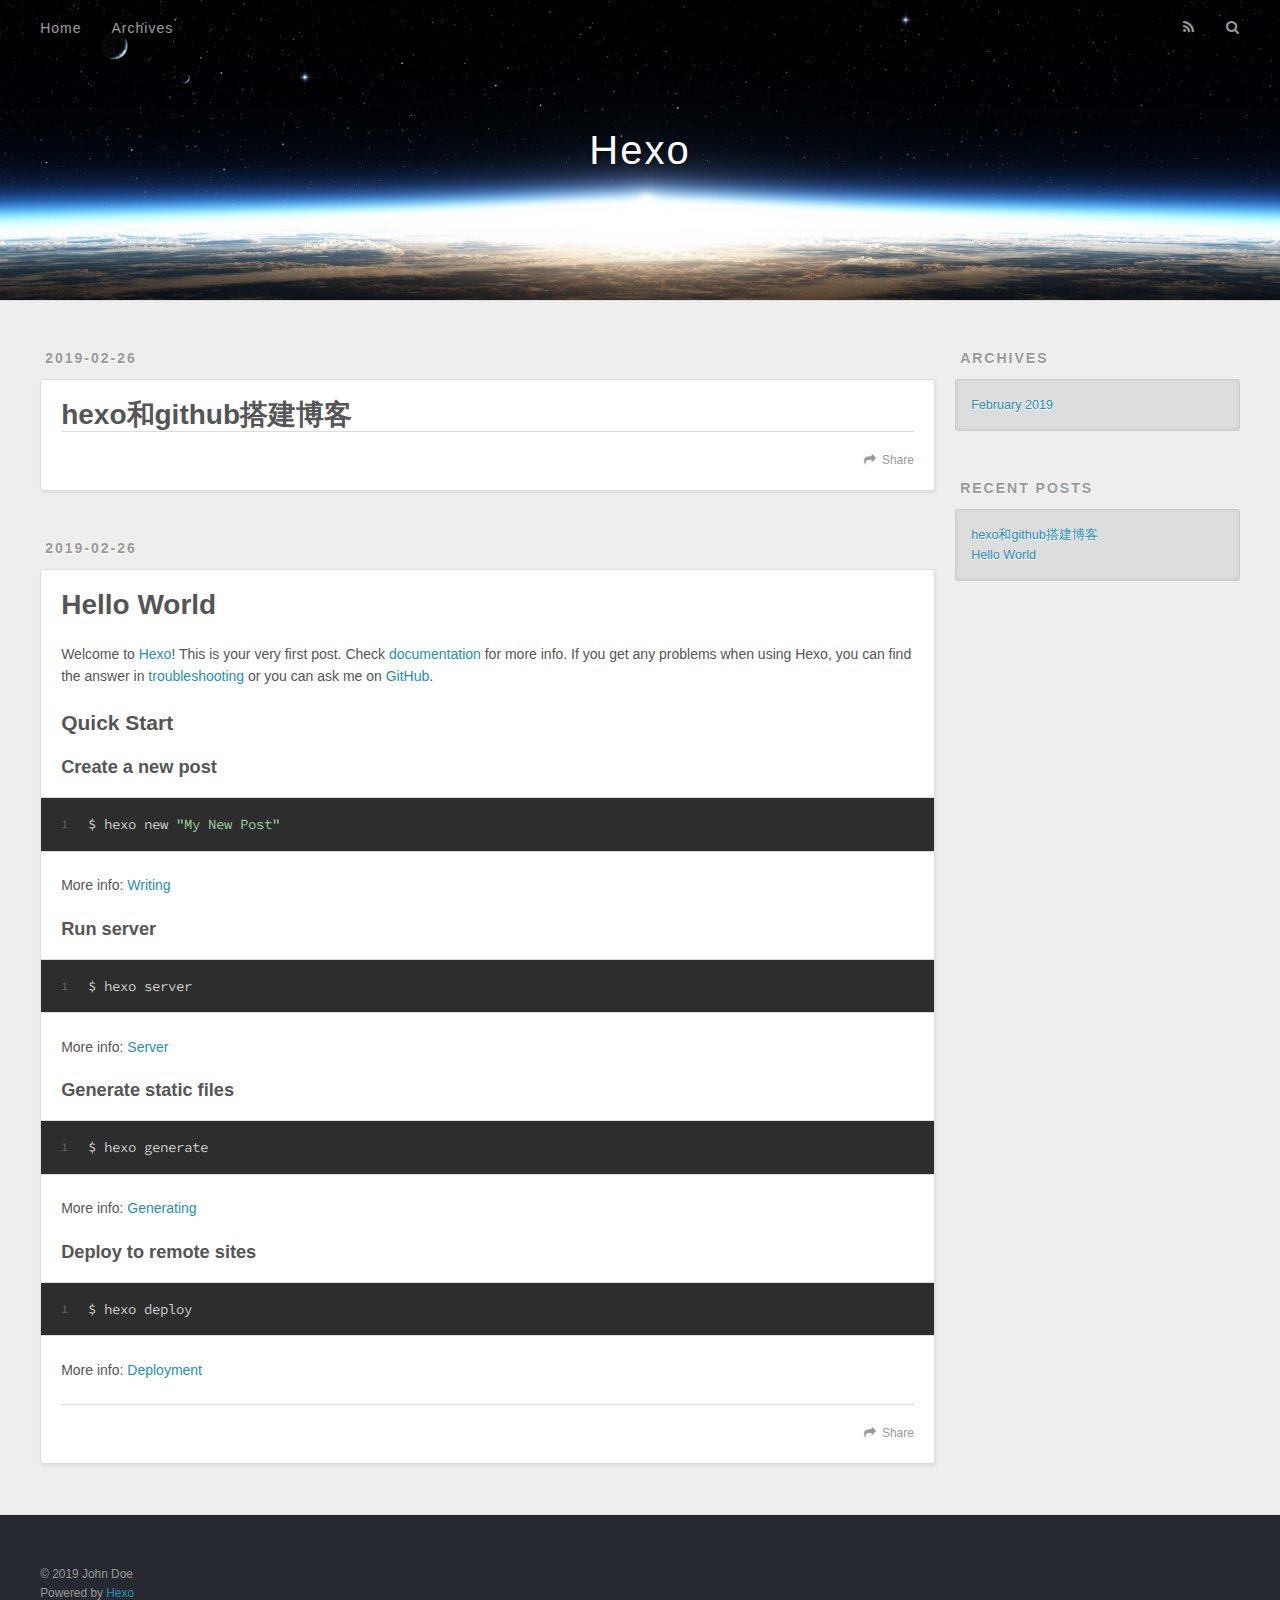
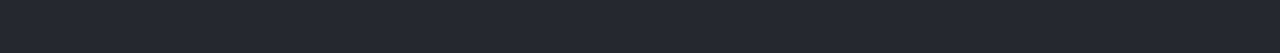
==== index.html @ 8739fb34 "Site updated: 2019-02-26 09:10:07" ====
<!DOCTYPE html>
<html>
<head><meta name="generator" content="Hexo 3.8.0">
  <meta charset="utf-8">
  

  
  <title>Hexo</title>
  <meta name="viewport" content="width=device-width, initial-scale=1, maximum-scale=1">
  <meta property="og:type" content="website">
<meta property="og:title" content="Hexo">
<meta property="og:url" content="http://yoursite.com/index.html">
<meta property="og:site_name" content="Hexo">
<meta property="og:locale" content="default">
<meta name="twitter:card" content="summary">
<meta name="twitter:title" content="Hexo">
  
    <link rel="alternate" href="/atom.xml" title="Hexo" type="application/atom+xml">
  
  
    <link rel="icon" href="/favicon.png">
  
  
    <link href="//fonts.googleapis.com/css?family=Source+Code+Pro" rel="stylesheet" type="text/css">
  
  <link rel="stylesheet" href="/css/style.css">
</head>
</html>
<body>
  <div id="container">
    <div id="wrap">
      <header id="header">
  <div id="banner"></div>
  <div id="header-outer" class="outer">
    <div id="header-title" class="inner">
      <h1 id="logo-wrap">
        <a href="/" id="logo">Hexo</a>
      </h1>
      
    </div>
    <div id="header-inner" class="inner">
      <nav id="main-nav">
        <a id="main-nav-toggle" class="nav-icon"></a>
        
          <a class="main-nav-link" href="/">Home</a>
        
          <a class="main-nav-link" href="/archives">Archives</a>
        
      </nav>
      <nav id="sub-nav">
        
          <a id="nav-rss-link" class="nav-icon" href="/atom.xml" title="RSS Feed"></a>
        
        <a id="nav-search-btn" class="nav-icon" title="Search"></a>
      </nav>
      <div id="search-form-wrap">
        <form action="//google.com/search" method="get" accept-charset="UTF-8" class="search-form"><input type="search" name="q" class="search-form-input" placeholder="Search"><button type="submit" class="search-form-submit">&#xF002;</button><input type="hidden" name="sitesearch" value="http://yoursite.com"></form>
      </div>
    </div>
  </div>
</header>
      <div class="outer">
        <section id="main">
  
    <article id="post-hexo和github搭建博客" class="article article-type-post" itemscope itemprop="blogPost">
  <div class="article-meta">
    <a href="/2019/02/26/hexo和github搭建博客/" class="article-date">
  <time datetime="2019-02-26T00:33:11.000Z" itemprop="datePublished">2019-02-26</time>
</a>
    
  </div>
  <div class="article-inner">
    
    
      <header class="article-header">
        
  
    <h1 itemprop="name">
      <a class="article-title" href="/2019/02/26/hexo和github搭建博客/">hexo和github搭建博客</a>
    </h1>
  

      </header>
    
    <div class="article-entry" itemprop="articleBody">
      
        
      
    </div>
    <footer class="article-footer">
      <a data-url="http://yoursite.com/2019/02/26/hexo和github搭建博客/" data-id="cjsl1g79k00010ovaxh11zuek" class="article-share-link">Share</a>
      
      
    </footer>
  </div>
  
</article>


  
    <article id="post-hello-world" class="article article-type-post" itemscope itemprop="blogPost">
  <div class="article-meta">
    <a href="/2019/02/26/hello-world/" class="article-date">
  <time datetime="2019-02-25T23:32:32.144Z" itemprop="datePublished">2019-02-26</time>
</a>
    
  </div>
  <div class="article-inner">
    
    
      <header class="article-header">
        
  
    <h1 itemprop="name">
      <a class="article-title" href="/2019/02/26/hello-world/">Hello World</a>
    </h1>
  

      </header>
    
    <div class="article-entry" itemprop="articleBody">
      
        <p>Welcome to <a href="https://hexo.io/" target="_blank" rel="noopener">Hexo</a>! This is your very first post. Check <a href="https://hexo.io/docs/" target="_blank" rel="noopener">documentation</a> for more info. If you get any problems when using Hexo, you can find the answer in <a href="https://hexo.io/docs/troubleshooting.html" target="_blank" rel="noopener">troubleshooting</a> or you can ask me on <a href="https://github.com/hexojs/hexo/issues" target="_blank" rel="noopener">GitHub</a>.</p>
<h2 id="Quick-Start"><a href="#Quick-Start" class="headerlink" title="Quick Start"></a>Quick Start</h2><h3 id="Create-a-new-post"><a href="#Create-a-new-post" class="headerlink" title="Create a new post"></a>Create a new post</h3><figure class="highlight bash"><table><tr><td class="gutter"><pre><span class="line">1</span><br></pre></td><td class="code"><pre><span class="line">$ hexo new <span class="string">"My New Post"</span></span><br></pre></td></tr></table></figure>
<p>More info: <a href="https://hexo.io/docs/writing.html" target="_blank" rel="noopener">Writing</a></p>
<h3 id="Run-server"><a href="#Run-server" class="headerlink" title="Run server"></a>Run server</h3><figure class="highlight bash"><table><tr><td class="gutter"><pre><span class="line">1</span><br></pre></td><td class="code"><pre><span class="line">$ hexo server</span><br></pre></td></tr></table></figure>
<p>More info: <a href="https://hexo.io/docs/server.html" target="_blank" rel="noopener">Server</a></p>
<h3 id="Generate-static-files"><a href="#Generate-static-files" class="headerlink" title="Generate static files"></a>Generate static files</h3><figure class="highlight bash"><table><tr><td class="gutter"><pre><span class="line">1</span><br></pre></td><td class="code"><pre><span class="line">$ hexo generate</span><br></pre></td></tr></table></figure>
<p>More info: <a href="https://hexo.io/docs/generating.html" target="_blank" rel="noopener">Generating</a></p>
<h3 id="Deploy-to-remote-sites"><a href="#Deploy-to-remote-sites" class="headerlink" title="Deploy to remote sites"></a>Deploy to remote sites</h3><figure class="highlight bash"><table><tr><td class="gutter"><pre><span class="line">1</span><br></pre></td><td class="code"><pre><span class="line">$ hexo deploy</span><br></pre></td></tr></table></figure>
<p>More info: <a href="https://hexo.io/docs/deployment.html" target="_blank" rel="noopener">Deployment</a></p>

      
    </div>
    <footer class="article-footer">
      <a data-url="http://yoursite.com/2019/02/26/hello-world/" data-id="cjsl1g78k00000ovagd0a9kfn" class="article-share-link">Share</a>
      
      
    </footer>
  </div>
  
</article>


  


</section>
        
          <aside id="sidebar">
  
    

  
    

  
    
  
    
  <div class="widget-wrap">
    <h3 class="widget-title">Archives</h3>
    <div class="widget">
      <ul class="archive-list"><li class="archive-list-item"><a class="archive-list-link" href="/archives/2019/02/">February 2019</a></li></ul>
    </div>
  </div>


  
    
  <div class="widget-wrap">
    <h3 class="widget-title">Recent Posts</h3>
    <div class="widget">
      <ul>
        
          <li>
            <a href="/2019/02/26/hexo和github搭建博客/">hexo和github搭建博客</a>
          </li>
        
          <li>
            <a href="/2019/02/26/hello-world/">Hello World</a>
          </li>
        
      </ul>
    </div>
  </div>

  
</aside>
        
      </div>
      <footer id="footer">
  
  <div class="outer">
    <div id="footer-info" class="inner">
      &copy; 2019 John Doe<br>
      Powered by <a href="http://hexo.io/" target="_blank">Hexo</a>
    </div>
  </div>
</footer>
    </div>
    <nav id="mobile-nav">
  
    <a href="/" class="mobile-nav-link">Home</a>
  
    <a href="/archives" class="mobile-nav-link">Archives</a>
  
</nav>
    

<script src="//ajax.googleapis.com/ajax/libs/jquery/2.0.3/jquery.min.js"></script>


  <link rel="stylesheet" href="/fancybox/jquery.fancybox.css">
  <script src="/fancybox/jquery.fancybox.pack.js"></script>


<script src="/js/script.js"></script>



  </div>
</body>
</html>
---- css/style.css ----
body {
  width: 100%;
}
body:before,
body:after {
  content: "";
  display: table;
}
body:after {
  clear: both;
}
html,
body,
div,
span,
applet,
object,
iframe,
h1,
h2,
h3,
h4,
h5,
h6,
p,
blockquote,
pre,
a,
abbr,
acronym,
address,
big,
cite,
code,
del,
dfn,
em,
img,
ins,
kbd,
q,
s,
samp,
small,
strike,
strong,
sub,
sup,
tt,
var,
dl,
dt,
dd,
ol,
ul,
li,
fieldset,
form,
label,
legend,
table,
caption,
tbody,
tfoot,
thead,
tr,
th,
td {
  margin: 0;
  padding: 0;
  border: 0;
  outline: 0;
  font-weight: inherit;
  font-style: inherit;
  font-family: inherit;
  font-size: 100%;
  vertical-align: baseline;
}
body {
  line-height: 1;
  color: #000;
  background: #fff;
}
ol,
ul {
  list-style: none;
}
table {
  border-collapse: separate;
  border-spacing: 0;
  vertical-align: middle;
}
caption,
th,
td {
  text-align: left;
  font-weight: normal;
  vertical-align: middle;
}
a img {
  border: none;
}
input,
button {
  margin: 0;
  padding: 0;
}
input::-moz-focus-inner,
button::-moz-focus-inner {
  border: 0;
  padding: 0;
}
@font-face {
  font-family: FontAwesome;
  font-style: normal;
  font-weight: normal;
  src: url("fonts/fontawesome-webfont.eot?v=#4.0.3");
  src: url("fonts/fontawesome-webfont.eot?#iefix&v=#4.0.3") format("embedded-opentype"), url("fonts/fontawesome-webfont.woff?v=#4.0.3") format("woff"), url("fonts/fontawesome-webfont.ttf?v=#4.0.3") format("truetype"), url("fonts/fontawesome-webfont.svg#fontawesomeregular?v=#4.0.3") format("svg");
}
html,
body,
#container {
  height: 100%;
}
body {
  background: #eee;
  font: 14px -apple-system, BlinkMacSystemFont, "Segoe UI", "Roboto", "Oxygen", "Ubuntu", "Cantarell", "Fira Sans", "Droid Sans", "Helvetica Neue", sans-serif;
  -webkit-text-size-adjust: 100%;
}
.outer {
  max-width: 1220px;
  margin: 0 auto;
  padding: 0 20px;
}
.outer:before,
.outer:after {
  content: "";
  display: table;
}
.outer:after {
  clear: both;
}
.inner {
  display: inline;
  float: left;
  width: 98.33333333333333%;
  margin: 0 0.833333333333333%;
}
.left,
.alignleft {
  float: left;
}
.right,
.alignright {
  float: right;
}
.clear {
  clear: both;
}
#container {
  position: relative;
}
.mobile-nav-on {
  overflow: hidden;
}
#wrap {
  height: 100%;
  width: 100%;
  position: absolute;
  top: 0;
  left: 0;
  -webkit-transition: 0.2s ease-out;
  -moz-transition: 0.2s ease-out;
  -ms-transition: 0.2s ease-out;
  transition: 0.2s ease-out;
  z-index: 1;
  background: #eee;
}
.mobile-nav-on #wrap {
  left: 280px;
}
@media screen and (min-width: 768px) {
  #main {
    display: inline;
    float: left;
    width: 73.33333333333333%;
    margin: 0 0.833333333333333%;
  }
}
.article-date,
.article-category-link,
.archive-year,
.widget-title {
  text-decoration: none;
  text-transform: uppercase;
  letter-spacing: 2px;
  color: #999;
  margin-bottom: 1em;
  margin-left: 5px;
  line-height: 1em;
  text-shadow: 0 1px #fff;
  font-weight: bold;
}
.article-inner,
.archive-article-inner {
  background: #fff;
  -webkit-box-shadow: 1px 2px 3px #ddd;
  box-shadow: 1px 2px 3px #ddd;
  border: 1px solid #ddd;
  border-radius: 3px;
}
.article-entry h1,
.widget h1 {
  font-size: 2em;
}
.article-entry h2,
.widget h2 {
  font-size: 1.5em;
}
.article-entry h3,
.widget h3 {
  font-size: 1.3em;
}
.article-entry h4,
.widget h4 {
  font-size: 1.2em;
}
.article-entry h5,
.widget h5 {
  font-size: 1em;
}
.article-entry h6,
.widget h6 {
  font-size: 1em;
  color: #999;
}
.article-entry hr,
.widget hr {
  border: 1px dashed #ddd;
}
.article-entry strong,
.widget strong {
  font-weight: bold;
}
.article-entry em,
.widget em,
.article-entry cite,
.widget cite {
  font-style: italic;
}
.article-entry sup,
.widget sup,
.article-entry sub,
.widget sub {
  font-size: 0.75em;
  line-height: 0;
  position: relative;
  vertical-align: baseline;
}
.article-entry sup,
.widget sup {
  top: -0.5em;
}
.article-entry sub,
.widget sub {
  bottom: -0.2em;
}
.article-entry small,
.widget small {
  font-size: 0.85em;
}
.article-entry acronym,
.widget acronym,
.article-entry abbr,
.widget abbr {
  border-bottom: 1px dotted;
}
.article-entry ul,
.widget ul,
.article-entry ol,
.widget ol,
.article-entry dl,
.widget dl {
  margin: 0 20px;
  line-height: 1.6em;
}
.article-entry ul ul,
.widget ul ul,
.article-entry ol ul,
.widget ol ul,
.article-entry ul ol,
.widget ul ol,
.article-entry ol ol,
.widget ol ol {
  margin-top: 0;
  margin-bottom: 0;
}
.article-entry ul,
.widget ul {
  list-style: disc;
}
.article-entry ol,
.widget ol {
  list-style: decimal;
}
.article-entry dt,
.widget dt {
  font-weight: bold;
}
#header {
  height: 300px;
  position: relative;
  border-bottom: 1px solid #ddd;
}
#header:before,
#header:after {
  content: "";
  position: absolute;
  left: 0;
  right: 0;
  height: 40px;
}
#header:before {
  top: 0;
  background: -webkit-linear-gradient(rgba(0,0,0,0.2), transparent);
  background: -moz-linear-gradient(rgba(0,0,0,0.2), transparent);
  background: -ms-linear-gradient(rgba(0,0,0,0.2), transparent);
  background: linear-gradient(rgba(0,0,0,0.2), transparent);
}
#header:after {
  bottom: 0;
  background: -webkit-linear-gradient(transparent, rgba(0,0,0,0.2));
  background: -moz-linear-gradient(transparent, rgba(0,0,0,0.2));
  background: -ms-linear-gradient(transparent, rgba(0,0,0,0.2));
  background: linear-gradient(transparent, rgba(0,0,0,0.2));
}
#header-outer {
  height: 100%;
  position: relative;
}
#header-inner {
  position: relative;
  overflow: hidden;
}
#banner {
  position: absolute;
  top: 0;
  left: 0;
  width: 100%;
  height: 100%;
  background: url("images/banner.jpg") center #000;
  -webkit-background-size: cover;
  -moz-background-size: cover;
  background-size: cover;
  z-index: -1;
}
#header-title {
  text-align: center;
  height: 40px;
  position: absolute;
  top: 50%;
  left: 0;
  margin-top: -20px;
}
#logo,
#subtitle {
  text-decoration: none;
  color: #fff;
  font-weight: 300;
  text-shadow: 0 1px 4px rgba(0,0,0,0.3);
}
#logo {
  font-size: 40px;
  line-height: 40px;
  letter-spacing: 2px;
}
#subtitle {
  font-size: 16px;
  line-height: 16px;
  letter-spacing: 1px;
}
#subtitle-wrap {
  margin-top: 16px;
}
#main-nav {
  float: left;
  margin-left: -15px;
}
.nav-icon,
.main-nav-link {
  float: left;
  color: #fff;
  opacity: 0.6;
  text-decoration: none;
  text-shadow: 0 1px rgba(0,0,0,0.2);
  -webkit-transition: opacity 0.2s;
  -moz-transition: opacity 0.2s;
  -ms-transition: opacity 0.2s;
  transition: opacity 0.2s;
  display: block;
  padding: 20px 15px;
}
.nav-icon:hover,
.main-nav-link:hover {
  opacity: 1;
}
.nav-icon {
  font-family: FontAwesome;
  text-align: center;
  font-size: 14px;
  width: 14px;
  height: 14px;
  padding: 20px 15px;
  position: relative;
  cursor: pointer;
}
.main-nav-link {
  font-weight: 300;
  letter-spacing: 1px;
}
@media screen and (max-width: 479px) {
  .main-nav-link {
    display: none;
  }
}
#main-nav-toggle {
  display: none;
}
#main-nav-toggle:before {
  content: "\f0c9";
}
@media screen and (max-width: 479px) {
  #main-nav-toggle {
    display: block;
  }
}
#sub-nav {
  float: right;
  margin-right: -15px;
}
#nav-rss-link:before {
  content: "\f09e";
}
#nav-search-btn:before {
  content: "\f002";
}
#search-form-wrap {
  position: absolute;
  top: 15px;
  width: 150px;
  height: 30px;
  right: -150px;
  opacity: 0;
  -webkit-transition: 0.2s ease-out;
  -moz-transition: 0.2s ease-out;
  -ms-transition: 0.2s ease-out;
  transition: 0.2s ease-out;
}
#search-form-wrap.on {
  opacity: 1;
  right: 0;
}
@media screen and (max-width: 479px) {
  #search-form-wrap {
    width: 100%;
    right: -100%;
  }
}
.search-form {
  position: absolute;
  top: 0;
  left: 0;
  right: 0;
  background: #fff;
  padding: 5px 15px;
  border-radius: 15px;
  -webkit-box-shadow: 0 0 10px rgba(0,0,0,0.3);
  box-shadow: 0 0 10px rgba(0,0,0,0.3);
}
.search-form-input {
  border: none;
  background: none;
  color: #555;
  width: 100%;
  font: 13px -apple-system, BlinkMacSystemFont, "Segoe UI", "Roboto", "Oxygen", "Ubuntu", "Cantarell", "Fira Sans", "Droid Sans", "Helvetica Neue", sans-serif;
  outline: none;
}
.search-form-input::-webkit-search-results-decoration,
.search-form-input::-webkit-search-cancel-button {
  -webkit-appearance: none;
}
.search-form-submit {
  position: absolute;
  top: 50%;
  right: 10px;
  margin-top: -7px;
  font: 13px FontAwesome;
  border: none;
  background: none;
  color: #bbb;
  cursor: pointer;
}
.search-form-submit:hover,
.search-form-submit:focus {
  color: #777;
}
.article {
  margin: 50px 0;
}
.article-inner {
  overflow: hidden;
}
.article-meta:before,
.article-meta:after {
  content: "";
  display: table;
}
.article-meta:after {
  clear: both;
}
.article-date {
  float: left;
}
.article-category {
  float: left;
  line-height: 1em;
  color: #ccc;
  text-shadow: 0 1px #fff;
  margin-left: 8px;
}
.article-category:before {
  content: "\2022";
}
.article-category-link {
  margin: 0 12px 1em;
}
.article-header {
  padding: 20px 20px 0;
}
.article-title {
  text-decoration: none;
  font-size: 2em;
  font-weight: bold;
  color: #555;
  line-height: 1.1em;
  -webkit-transition: color 0.2s;
  -moz-transition: color 0.2s;
  -ms-transition: color 0.2s;
  transition: color 0.2s;
}
a.article-title:hover {
  color: #258fb8;
}
.article-entry {
  color: #555;
  padding: 0 20px;
}
.article-entry:before,
.article-entry:after {
  content: "";
  display: table;
}
.article-entry:after {
  clear: both;
}
.article-entry p,
.article-entry table {
  line-height: 1.6em;
  margin: 1.6em 0;
}
.article-entry h1,
.article-entry h2,
.article-entry h3,
.article-entry h4,
.article-entry h5,
.article-entry h6 {
  font-weight: bold;
}
.article-entry h1,
.article-entry h2,
.article-entry h3,
.article-entry h4,
.article-entry h5,
.article-entry h6 {
  line-height: 1.1em;
  margin: 1.1em 0;
}
.article-entry a {
  color: #258fb8;
  text-decoration: none;
}
.article-entry a:hover {
  text-decoration: underline;
}
.article-entry ul,
.article-entry ol,
.article-entry dl {
  margin-top: 1.6em;
  margin-bottom: 1.6em;
}
.article-entry img,
.article-entry video {
  max-width: 100%;
  height: auto;
  display: block;
  margin: auto;
}
.article-entry iframe {
  border: none;
}
.article-entry table {
  width: 100%;
  border-collapse: collapse;
  border-spacing: 0;
}
.article-entry th {
  font-weight: bold;
  border-bottom: 3px solid #ddd;
  padding-bottom: 0.5em;
}
.article-entry td {
  border-bottom: 1px solid #ddd;
  padding: 10px 0;
}
.article-entry blockquote {
  font-family: Georgia, "Times New Roman", serif;
  font-size: 1.4em;
  margin: 1.6em 20px;
  text-align: center;
}
.article-entry blockquote footer {
  font-size: 14px;
  margin: 1.6em 0;
  font-family: -apple-system, BlinkMacSystemFont, "Segoe UI", "Roboto", "Oxygen", "Ubuntu", "Cantarell", "Fira Sans", "Droid Sans", "Helvetica Neue", sans-serif;
}
.article-entry blockquote footer cite:before {
  content: "—";
  padding: 0 0.5em;
}
.article-entry .pullquote {
  text-align: left;
  width: 45%;
  margin: 0;
}
.article-entry .pullquote.left {
  margin-left: 0.5em;
  margin-right: 1em;
}
.article-entry .pullquote.right {
  margin-right: 0.5em;
  margin-left: 1em;
}
.article-entry .caption {
  color: #999;
  display: block;
  font-size: 0.9em;
  margin-top: 0.5em;
  position: relative;
  text-align: center;
}
.article-entry .video-container {
  position: relative;
  padding-top: 56.25%;
  height: 0;
  overflow: hidden;
}
.article-entry .video-container iframe,
.article-entry .video-container object,
.article-entry .video-container embed {
  position: absolute;
  top: 0;
  left: 0;
  width: 100%;
  height: 100%;
  margin-top: 0;
}
.article-more-link a {
  display: inline-block;
  line-height: 1em;
  padding: 6px 15px;
  border-radius: 15px;
  background: #eee;
  color: #999;
  text-shadow: 0 1px #fff;
  text-decoration: none;
}
.article-more-link a:hover {
  background: #258fb8;
  color: #fff;
  text-decoration: none;
  text-shadow: 0 1px #1e7293;
}
.article-footer {
  font-size: 0.85em;
  line-height: 1.6em;
  border-top: 1px solid #ddd;
  padding-top: 1.6em;
  margin: 0 20px 20px;
}
.article-footer:before,
.article-footer:after {
  content: "";
  display: table;
}
.article-footer:after {
  clear: both;
}
.article-footer a {
  color: #999;
  text-decoration: none;
}
.article-footer a:hover {
  color: #555;
}
.article-tag-list-item {
  float: left;
  margin-right: 10px;
}
.article-tag-list-link:before {
  content: "#";
}
.article-comment-link {
  float: right;
}
.article-comment-link:before {
  content: "\f075";
  font-family: FontAwesome;
  padding-right: 8px;
}
.article-share-link {
  cursor: pointer;
  float: right;
  margin-left: 20px;
}
.article-share-link:before {
  content: "\f064";
  font-family: FontAwesome;
  padding-right: 6px;
}
#article-nav {
  position: relative;
}
#article-nav:before,
#article-nav:after {
  content: "";
  display: table;
}
#article-nav:after {
  clear: both;
}
@media screen and (min-width: 768px) {
  #article-nav {
    margin: 50px 0;
  }
  #article-nav:before {
    width: 8px;
    height: 8px;
    position: absolute;
    top: 50%;
    left: 50%;
    margin-top: -4px;
    margin-left: -4px;
    content: "";
    border-radius: 50%;
    background: #ddd;
    -webkit-box-shadow: 0 1px 2px #fff;
    box-shadow: 0 1px 2px #fff;
  }
}
.article-nav-link-wrap {
  text-decoration: none;
  text-shadow: 0 1px #fff;
  color: #999;
  -webkit-box-sizing: border-box;
  -moz-box-sizing: border-box;
  box-sizing: border-box;
  margin-top: 50px;
  text-align: center;
  display: block;
}
.article-nav-link-wrap:hover {
  color: #555;
}
@media screen and (min-width: 768px) {
  .article-nav-link-wrap {
    width: 50%;
    margin-top: 0;
  }
}
@media screen and (min-width: 768px) {
  #article-nav-newer {
    float: left;
    text-align: right;
    padding-right: 20px;
  }
}
@media screen and (min-width: 768px) {
  #article-nav-older {
    float: right;
    text-align: left;
    padding-left: 20px;
  }
}
.article-nav-caption {
  text-transform: uppercase;
  letter-spacing: 2px;
  color: #ddd;
  line-height: 1em;
  font-weight: bold;
}
#article-nav-newer .article-nav-caption {
  margin-right: -2px;
}
.article-nav-title {
  font-size: 0.85em;
  line-height: 1.6em;
  margin-top: 0.5em;
}
.article-share-box {
  position: absolute;
  display: none;
  background: #fff;
  -webkit-box-shadow: 1px 2px 10px rgba(0,0,0,0.2);
  box-shadow: 1px 2px 10px rgba(0,0,0,0.2);
  border-radius: 3px;
  margin-left: -145px;
  overflow: hidden;
  z-index: 1;
}
.article-share-box.on {
  display: block;
}
.article-share-input {
  width: 100%;
  background: none;
  -webkit-box-sizing: border-box;
  -moz-box-sizing: border-box;
  box-sizing: border-box;
  font: 14px -apple-system, BlinkMacSystemFont, "Segoe UI", "Roboto", "Oxygen", "Ubuntu", "Cantarell", "Fira Sans", "Droid Sans", "Helvetica Neue", sans-serif;
  padding: 0 15px;
  color: #555;
  outline: none;
  border: 1px solid #ddd;
  border-radius: 3px 3px 0 0;
  height: 36px;
  line-height: 36px;
}
.article-share-links {
  background: #eee;
}
.article-share-links:before,
.article-share-links:after {
  content: "";
  display: table;
}
.article-share-links:after {
  clear: both;
}
.article-share-twitter,
.article-share-facebook,
.article-share-pinterest,
.article-share-google {
  width: 50px;
  height: 36px;
  display: block;
  float: left;
  position: relative;
  color: #999;
  text-shadow: 0 1px #fff;
}
.article-share-twitter:before,
.article-share-facebook:before,
.article-share-pinterest:before,
.article-share-google:before {
  font-size: 20px;
  font-family: FontAwesome;
  width: 20px;
  height: 20px;
  position: absolute;
  top: 50%;
  left: 50%;
  margin-top: -10px;
  margin-left: -10px;
  text-align: center;
}
.article-share-twitter:hover,
.article-share-facebook:hover,
.article-share-pinterest:hover,
.article-share-google:hover {
  color: #fff;
}
.article-share-twitter:before {
  content: "\f099";
}
.article-share-twitter:hover {
  background: #00aced;
  text-shadow: 0 1px #008abe;
}
.article-share-facebook:before {
  content: "\f09a";
}
.article-share-facebook:hover {
  background: #3b5998;
  text-shadow: 0 1px #2f477a;
}
.article-share-pinterest:before {
  content: "\f0d2";
}
.article-share-pinterest:hover {
  background: #cb2027;
  text-shadow: 0 1px #a21a1f;
}
.article-share-google:before {
  content: "\f0d5";
}
.article-share-google:hover {
  background: #dd4b39;
  text-shadow: 0 1px #be3221;
}
.article-gallery {
  background: #000;
  position: relative;
}
.article-gallery-photos {
  position: relative;
  overflow: hidden;
}
.article-gallery-img {
  display: none;
  max-width: 100%;
}
.article-gallery-img:first-child {
  display: block;
}
.article-gallery-img.loaded {
  position: absolute;
  display: block;
}
.article-gallery-img img {
  display: block;
  max-width: 100%;
  margin: 0 auto;
}
#comments {
  background: #fff;
  -webkit-box-shadow: 1px 2px 3px #ddd;
  box-shadow: 1px 2px 3px #ddd;
  padding: 20px;
  border: 1px solid #ddd;
  border-radius: 3px;
  margin: 50px 0;
}
#comments a {
  color: #258fb8;
}
.archives-wrap {
  margin: 50px 0;
}
.archives:before,
.archives:after {
  content: "";
  display: table;
}
.archives:after {
  clear: both;
}
.archive-year-wrap {
  margin-bottom: 1em;
}
.archives {
  -webkit-column-gap: 10px;
  -moz-column-gap: 10px;
  column-gap: 10px;
}
@media screen and (min-width: 480px) and (max-width: 767px) {
  .archives {
    -webkit-column-count: 2;
    -moz-column-count: 2;
    column-count: 2;
  }
}
@media screen and (min-width: 768px) {
  .archives {
    -webkit-column-count: 3;
    -moz-column-count: 3;
    column-count: 3;
  }
}
.archive-article {
  -webkit-column-break-inside: avoid;
  page-break-inside: avoid;
  overflow: hidden;
  break-inside: avoid-column;
}
.archive-article-inner {
  padding: 10px;
  margin-bottom: 15px;
}
.archive-article-title {
  text-decoration: none;
  font-weight: bold;
  color: #555;
  -webkit-transition: color 0.2s;
  -moz-transition: color 0.2s;
  -ms-transition: color 0.2s;
  transition: color 0.2s;
  line-height: 1.6em;
}
.archive-article-title:hover {
  color: #258fb8;
}
.archive-article-footer {
  margin-top: 1em;
}
.archive-article-date {
  color: #999;
  text-decoration: none;
  font-size: 0.85em;
  line-height: 1em;
  margin-bottom: 0.5em;
  display: block;
}
#page-nav {
  margin: 50px auto;
  background: #fff;
  -webkit-box-shadow: 1px 2px 3px #ddd;
  box-shadow: 1px 2px 3px #ddd;
  border: 1px solid #ddd;
  border-radius: 3px;
  text-align: center;
  color: #999;
  overflow: hidden;
}
#page-nav:before,
#page-nav:after {
  content: "";
  display: table;
}
#page-nav:after {
  clear: both;
}
#page-nav a,
#page-nav span {
  padding: 10px 20px;
  line-height: 1;
  height: 2ex;
}
#page-nav a {
  color: #999;
  text-decoration: none;
}
#page-nav a:hover {
  background: #999;
  color: #fff;
}
#page-nav .prev {
  float: left;
}
#page-nav .next {
  float: right;
}
#page-nav .page-number {
  display: inline-block;
}
@media screen and (max-width: 479px) {
  #page-nav .page-number {
    display: none;
  }
}
#page-nav .current {
  color: #555;
  font-weight: bold;
}
#page-nav .space {
  color: #ddd;
}
#footer {
  background: #262a30;
  padding: 50px 0;
  border-top: 1px solid #ddd;
  color: #999;
}
#footer a {
  color: #258fb8;
  text-decoration: none;
}
#footer a:hover {
  text-decoration: underline;
}
#footer-info {
  line-height: 1.6em;
  font-size: 0.85em;
}
.article-entry pre,
.article-entry .highlight {
  background: #2d2d2d;
  margin: 0 -20px;
  padding: 15px 20px;
  border-style: solid;
  border-color: #ddd;
  border-width: 1px 0;
  overflow: auto;
  color: #ccc;
  line-height: 22.400000000000002px;
}
.article-entry .highlight .gutter pre,
.article-entry .gist .gist-file .gist-data .line-numbers {
  color: #666;
  font-size: 0.85em;
}
.article-entry pre,
.article-entry code {
  font-family: "Source Code Pro", Consolas, Monaco, Menlo, Consolas, monospace;
}
.article-entry code {
  background: #eee;
  text-shadow: 0 1px #fff;
  padding: 0 0.3em;
}
.article-entry pre code {
  background: none;
  text-shadow: none;
  padding: 0;
}
.article-entry .highlight pre {
  border: none;
  margin: 0;
  padding: 0;
}
.article-entry .highlight table {
  margin: 0;
  width: auto;
}
.article-entry .highlight td {
  border: none;
  padding: 0;
}
.article-entry .highlight figcaption {
  font-size: 0.85em;
  color: #999;
  line-height: 1em;
  margin-bottom: 1em;
}
.article-entry .highlight figcaption:before,
.article-entry .highlight figcaption:after {
  content: "";
  display: table;
}
.article-entry .highlight figcaption:after {
  clear: both;
}
.article-entry .highlight figcaption a {
  float: right;
}
.article-entry .highlight .gutter pre {
  text-align: right;
  padding-right: 20px;
}
.article-entry .highlight .line {
  height: 22.400000000000002px;
}
.article-entry .highlight .line.marked {
  background: #515151;
}
.article-entry .gist {
  margin: 0 -20px;
  border-style: solid;
  border-color: #ddd;
  border-width: 1px 0;
  background: #2d2d2d;
  padding: 15px 20px 15px 0;
}
.article-entry .gist .gist-file {
  border: none;
  font-family: "Source Code Pro", Consolas, Monaco, Menlo, Consolas, monospace;
  margin: 0;
}
.article-entry .gist .gist-file .gist-data {
  background: none;
  border: none;
}
.article-entry .gist .gist-file .gist-data .line-numbers {
  background: none;
  border: none;
  padding: 0 20px 0 0;
}
.article-entry .gist .gist-file .gist-data .line-data {
  padding: 0 !important;
}
.article-entry .gist .gist-file .highlight {
  margin: 0;
  padding: 0;
  border: none;
}
.article-entry .gist .gist-file .gist-meta {
  background: #2d2d2d;
  color: #999;
  font: 0.85em -apple-system, BlinkMacSystemFont, "Segoe UI", "Roboto", "Oxygen", "Ubuntu", "Cantarell", "Fira Sans", "Droid Sans", "Helvetica Neue", sans-serif;
  text-shadow: 0 0;
  padding: 0;
  margin-top: 1em;
  margin-left: 20px;
}
.article-entry .gist .gist-file .gist-meta a {
  color: #258fb8;
  font-weight: normal;
}
.article-entry .gist .gist-file .gist-meta a:hover {
  text-decoration: underline;
}
pre .comment,
pre .title {
  color: #999;
}
pre .variable,
pre .attribute,
pre .tag,
pre .regexp,
pre .ruby .constant,
pre .xml .tag .title,
pre .xml .pi,
pre .xml .doctype,
pre .html .doctype,
pre .css .id,
pre .css .class,
pre .css .pseudo {
  color: #f2777a;
}
pre .number,
pre .preprocessor,
pre .built_in,
pre .literal,
pre .params,
pre .constant {
  color: #f99157;
}
pre .class,
pre .ruby .class .title,
pre .css .rules .attribute {
  color: #9c9;
}
pre .string,
pre .value,
pre .inheritance,
pre .header,
pre .ruby .symbol,
pre .xml .cdata {
  color: #9c9;
}
pre .css .hexcolor {
  color: #6cc;
}
pre .function,
pre .python .decorator,
pre .python .title,
pre .ruby .function .title,
pre .ruby .title .keyword,
pre .perl .sub,
pre .javascript .title,
pre .coffeescript .title {
  color: #69c;
}
pre .keyword,
pre .javascript .function {
  color: #c9c;
}
@media screen and (max-width: 479px) {
  #mobile-nav {
    position: absolute;
    top: 0;
    left: 0;
    width: 280px;
    height: 100%;
    background: #191919;
    border-right: 1px solid #fff;
  }
}
@media screen and (max-width: 479px) {
  .mobile-nav-link {
    display: block;
    color: #999;
    text-decoration: none;
    padding: 15px 20px;
    font-weight: bold;
  }
  .mobile-nav-link:hover {
    color: #fff;
  }
}
@media screen and (min-width: 768px) {
  #sidebar {
    display: inline;
    float: left;
    width: 23.333333333333332%;
    margin: 0 0.833333333333333%;
  }
}
.widget-wrap {
  margin: 50px 0;
}
.widget {
  color: #777;
  text-shadow: 0 1px #fff;
  background: #ddd;
  -webkit-box-shadow: 0 -1px 4px #ccc inset;
  box-shadow: 0 -1px 4px #ccc inset;
  border: 1px solid #ccc;
  padding: 15px;
  border-radius: 3px;
}
.widget a {
  color: #258fb8;
  text-decoration: none;
}
.widget a:hover {
  text-decoration: underline;
}
.widget ul ul,
.widget ol ul,
.widget dl ul,
.widget ul ol,
.widget ol ol,
.widget dl ol,
.widget ul dl,
.widget ol dl,
.widget dl dl {
  margin-left: 15px;
  list-style: disc;
}
.widget {
  line-height: 1.6em;
  word-wrap: break-word;
  font-size: 0.9em;
}
.widget ul,
.widget ol {
  list-style: none;
  margin: 0;
}
.widget ul ul,
.widget ol ul,
.widget ul ol,
.widget ol ol {
  margin: 0 20px;
}
.widget ul ul,
.widget ol ul {
  list-style: disc;
}
.widget ul ol,
.widget ol ol {
  list-style: decimal;
}
.category-list-count,
.tag-list-count,
.archive-list-count {
  padding-left: 5px;
  color: #999;
  font-size: 0.85em;
}
.category-list-count:before,
.tag-list-count:before,
.archive-list-count:before {
  content: "(";
}
.category-list-count:after,
.tag-list-count:after,
.archive-list-count:after {
  content: ")";
}
.tagcloud a {
  margin-right: 5px;
  display: inline-block;
}
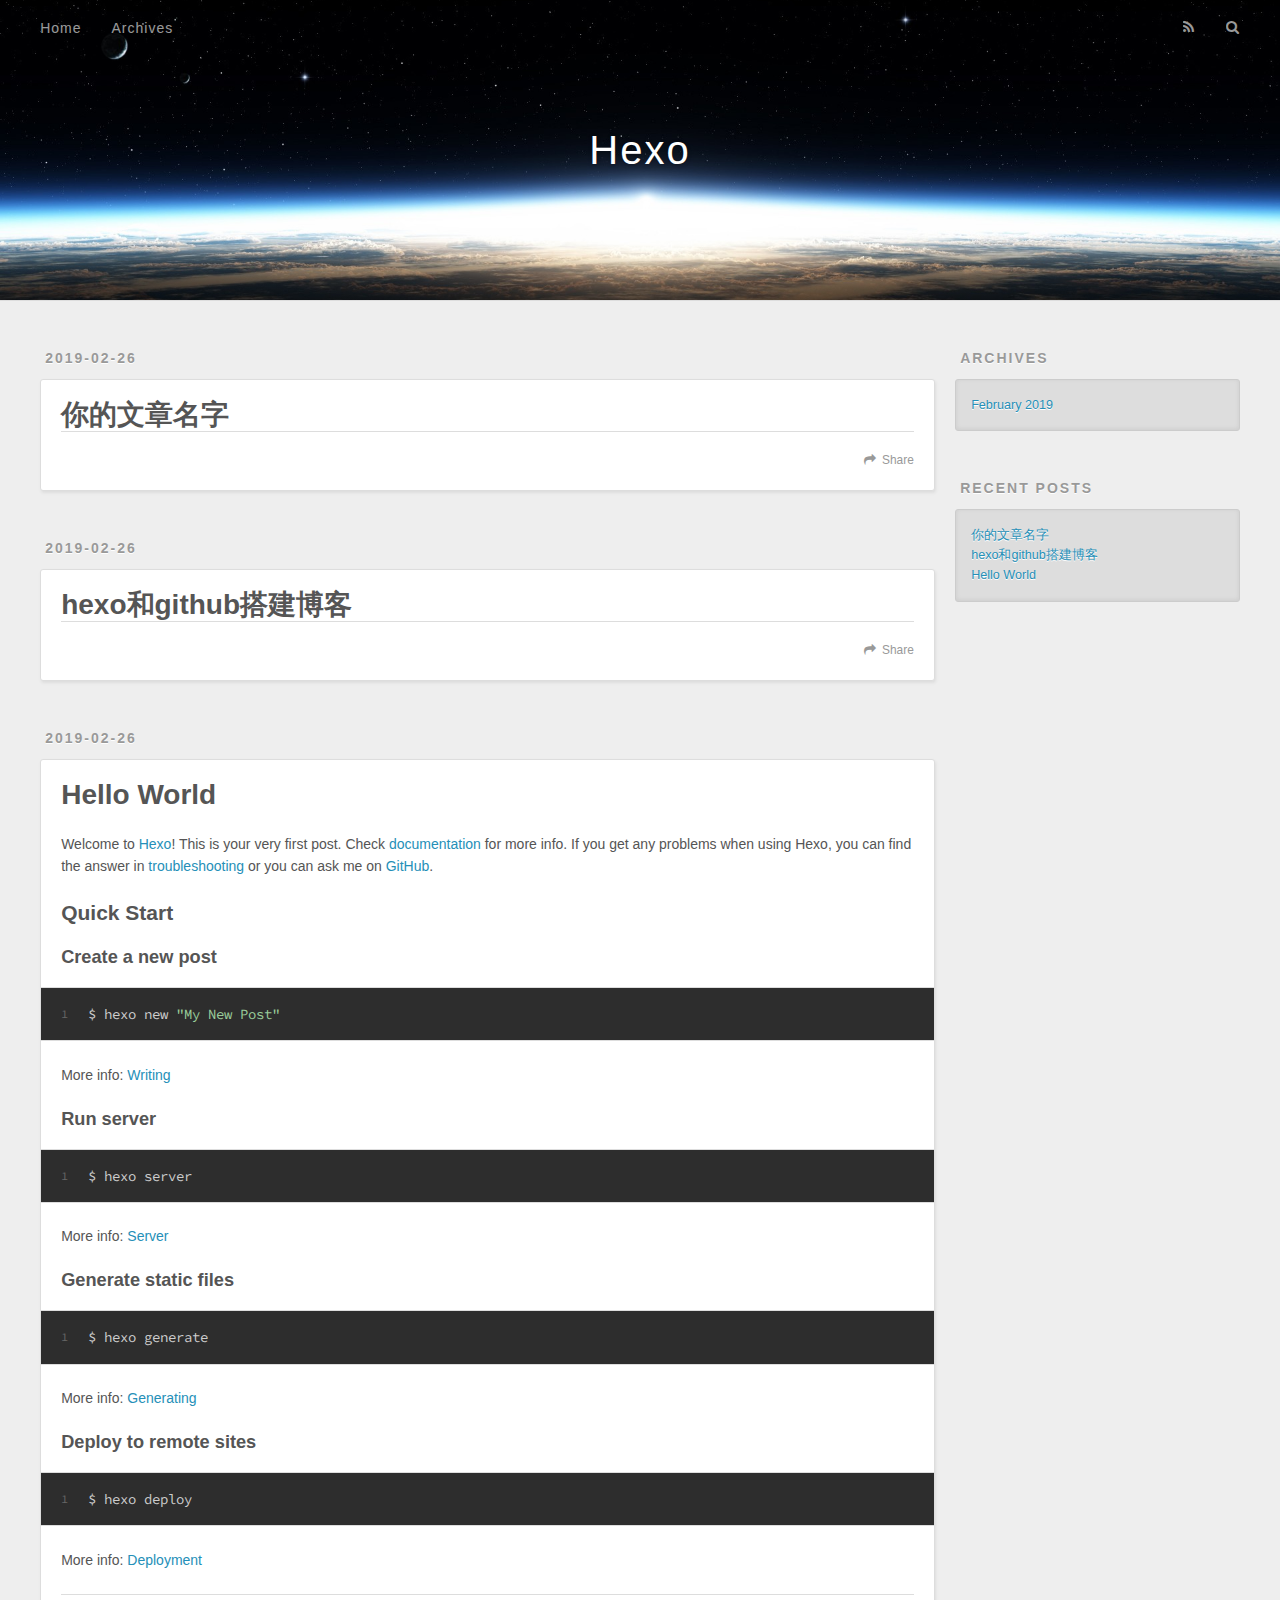
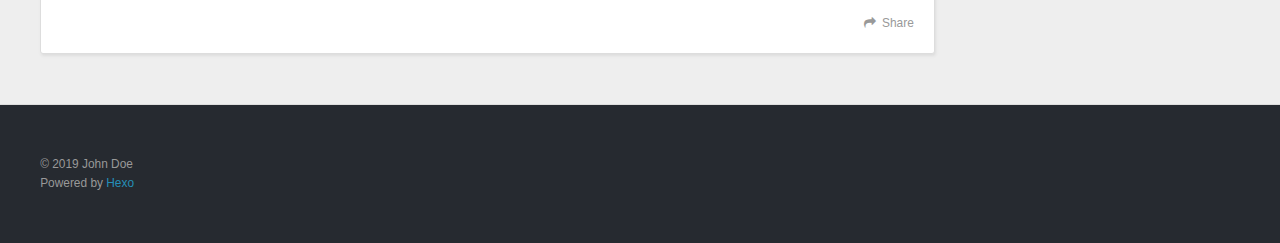
==== commit 0e2ef6d7: "Site updated: 2019-02-26 09:18:47" ====
--- a/index.html
+++ b/index.html
@@ -62,6 +62,42 @@
       <div class="outer">
         <section id="main">
   
+    <article id="post-你的文章名字" class="article article-type-post" itemscope itemprop="blogPost">
+  <div class="article-meta">
+    <a href="/2019/02/26/你的文章名字/" class="article-date">
+  <time datetime="2019-02-26T01:11:13.000Z" itemprop="datePublished">2019-02-26</time>
+</a>
+    
+  </div>
+  <div class="article-inner">
+    
+    
+      <header class="article-header">
+        
+  
+    <h1 itemprop="name">
+      <a class="article-title" href="/2019/02/26/你的文章名字/">你的文章名字</a>
+    </h1>
+  
+
+      </header>
+    
+    <div class="article-entry" itemprop="articleBody">
+      
+        
+      
+    </div>
+    <footer class="article-footer">
+      <a data-url="http://yoursite.com/2019/02/26/你的文章名字/" data-id="cjsl316cw000294va9ozd5f3n" class="article-share-link">Share</a>
+      
+      
+    </footer>
+  </div>
+  
+</article>
+
+
+  
     <article id="post-hexo和github搭建博客" class="article article-type-post" itemscope itemprop="blogPost">
   <div class="article-meta">
     <a href="/2019/02/26/hexo和github搭建博客/" class="article-date">
@@ -88,7 +124,7 @@
       
     </div>
     <footer class="article-footer">
-      <a data-url="http://yoursite.com/2019/02/26/hexo和github搭建博客/" data-id="cjsl1g79k00010ovaxh11zuek" class="article-share-link">Share</a>
+      <a data-url="http://yoursite.com/2019/02/26/hexo和github搭建博客/" data-id="cjsl316co000194va85rfg0h1" class="article-share-link">Share</a>
       
       
     </footer>
@@ -133,7 +169,7 @@
       
     </div>
     <footer class="article-footer">
-      <a data-url="http://yoursite.com/2019/02/26/hello-world/" data-id="cjsl1g78k00000ovagd0a9kfn" class="article-share-link">Share</a>
+      <a data-url="http://yoursite.com/2019/02/26/hello-world/" data-id="cjsl316c9000094vanogz9di7" class="article-share-link">Share</a>
       
       
     </footer>
@@ -174,6 +210,10 @@
       <ul>
         
           <li>
+            <a href="/2019/02/26/你的文章名字/">你的文章名字</a>
+          </li>
+        
+          <li>
             <a href="/2019/02/26/hexo和github搭建博客/">hexo和github搭建博客</a>
           </li>
         
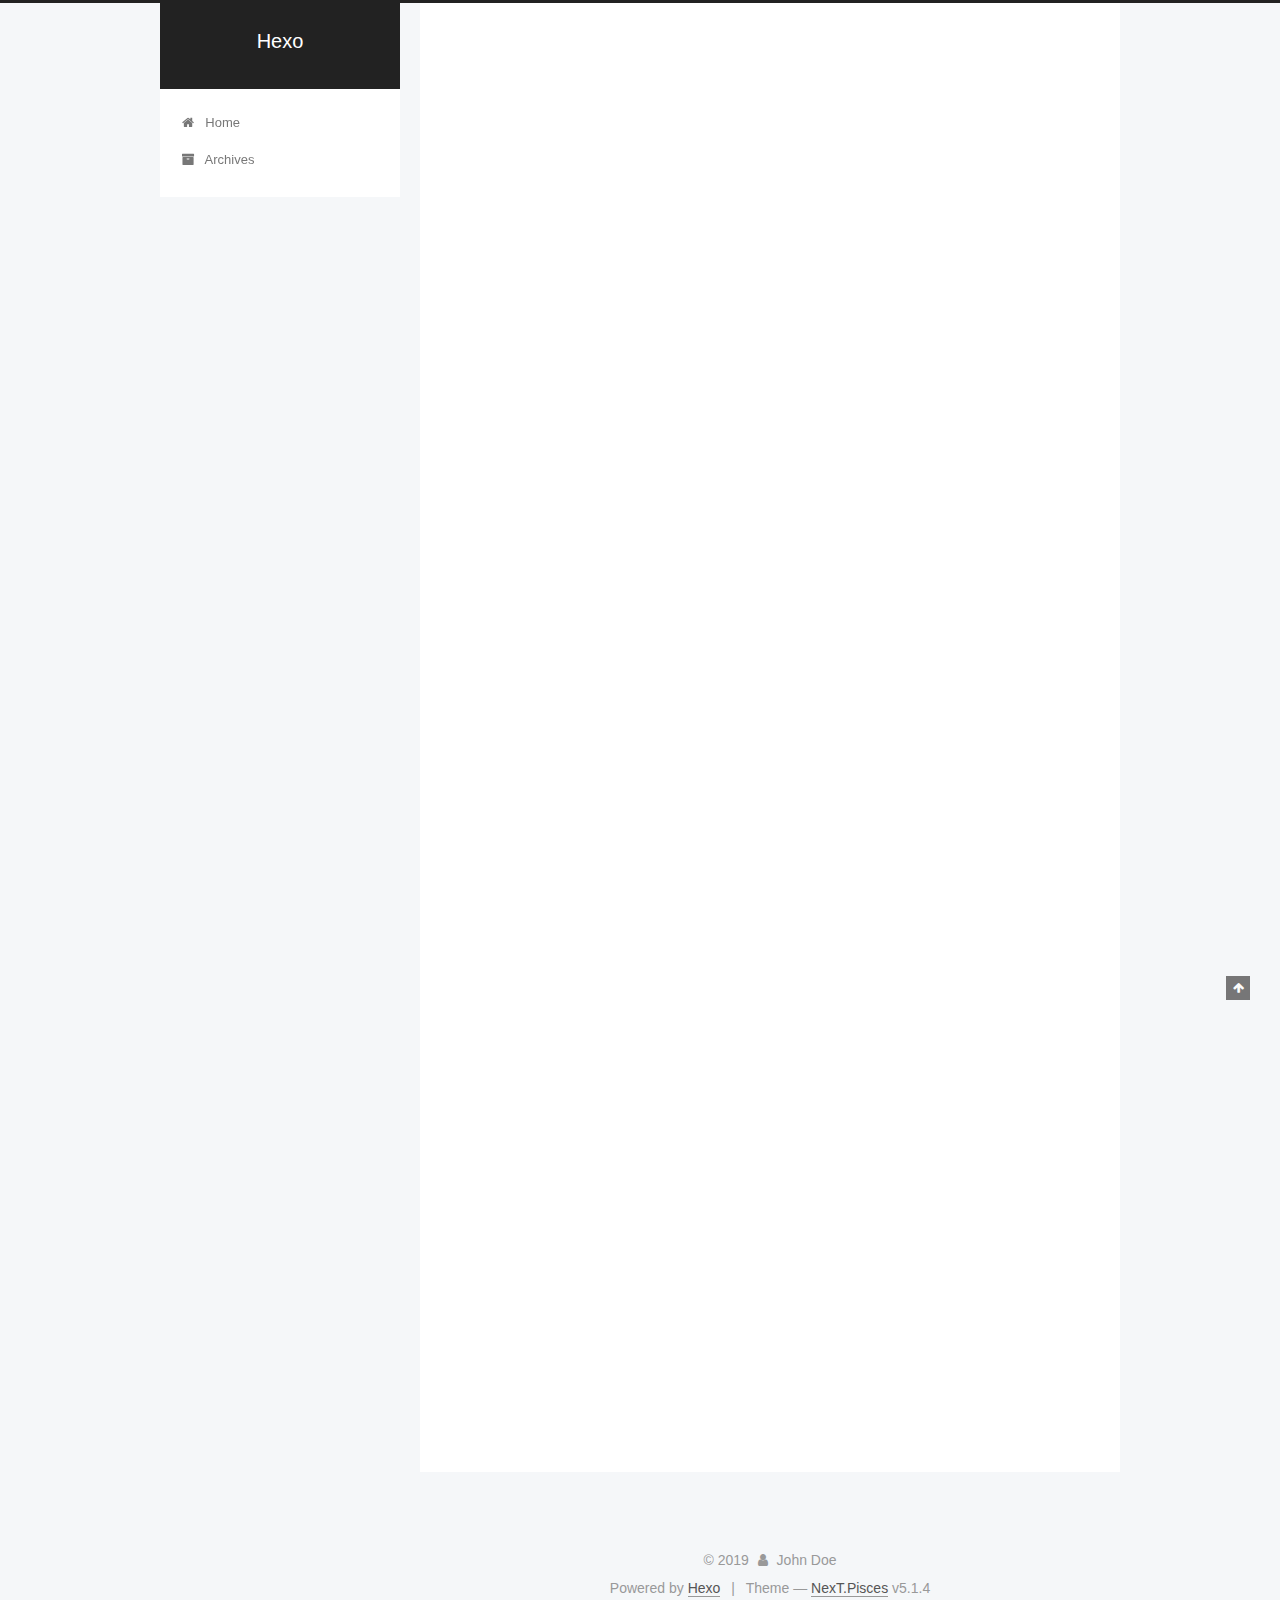
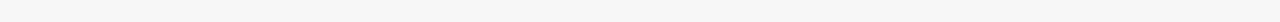
==== commit 2b5c82dc: "Site updated: 2019-02-26 09:37:13" ====
--- a/index.html
+++ b/index.html
@@ -1,162 +1,560 @@
 <!DOCTYPE html>
-<html>
+
+
+
+  
+
+
+<html class="theme-next pisces use-motion" lang>
 <head><meta name="generator" content="Hexo 3.8.0">
-  <meta charset="utf-8">
-  
-
-  
-  <title>Hexo</title>
-  <meta name="viewport" content="width=device-width, initial-scale=1, maximum-scale=1">
-  <meta property="og:type" content="website">
+  <meta charset="UTF-8">
+<meta http-equiv="X-UA-Compatible" content="IE=edge">
+<meta name="viewport" content="width=device-width, initial-scale=1, maximum-scale=1">
+<meta name="theme-color" content="#222">
+
+
+
+
+
+
+
+
+
+<meta http-equiv="Cache-Control" content="no-transform">
+<meta http-equiv="Cache-Control" content="no-siteapp">
+
+
+
+
+
+
+
+
+
+
+
+
+
+
+
+
+  
+  
+  <link href="/lib/fancybox/source/jquery.fancybox.css?v=2.1.5" rel="stylesheet" type="text/css">
+
+
+
+
+
+
+
+<link href="/lib/font-awesome/css/font-awesome.min.css?v=4.6.2" rel="stylesheet" type="text/css">
+
+<link href="/css/main.css?v=5.1.4" rel="stylesheet" type="text/css">
+
+
+  <link rel="apple-touch-icon" sizes="180x180" href="/images/apple-touch-icon-next.png?v=5.1.4">
+
+
+  <link rel="icon" type="image/png" sizes="32x32" href="/images/favicon-32x32-next.png?v=5.1.4">
+
+
+  <link rel="icon" type="image/png" sizes="16x16" href="/images/favicon-16x16-next.png?v=5.1.4">
+
+
+  <link rel="mask-icon" href="/images/logo.svg?v=5.1.4" color="#222">
+
+
+
+
+
+  <meta name="keywords" content="Hexo, NexT">
+
+
+
+
+
+
+
+
+
+
+<meta property="og:type" content="website">
 <meta property="og:title" content="Hexo">
 <meta property="og:url" content="http://yoursite.com/index.html">
 <meta property="og:site_name" content="Hexo">
 <meta property="og:locale" content="default">
 <meta name="twitter:card" content="summary">
 <meta name="twitter:title" content="Hexo">
-  
-    <link rel="alternate" href="/atom.xml" title="Hexo" type="application/atom+xml">
-  
-  
-    <link rel="icon" href="/favicon.png">
-  
-  
-    <link href="//fonts.googleapis.com/css?family=Source+Code+Pro" rel="stylesheet" type="text/css">
-  
-  <link rel="stylesheet" href="/css/style.css">
+
+
+
+<script type="text/javascript" id="hexo.configurations">
+  var NexT = window.NexT || {};
+  var CONFIG = {
+    root: '/',
+    scheme: 'Pisces',
+    version: '5.1.4',
+    sidebar: {"position":"left","display":"post","offset":12,"b2t":false,"scrollpercent":false,"onmobile":false},
+    fancybox: true,
+    tabs: true,
+    motion: {"enable":true,"async":false,"transition":{"post_block":"fadeIn","post_header":"slideDownIn","post_body":"slideDownIn","coll_header":"slideLeftIn","sidebar":"slideUpIn"}},
+    duoshuo: {
+      userId: '0',
+      author: 'Author'
+    },
+    algolia: {
+      applicationID: '',
+      apiKey: '',
+      indexName: '',
+      hits: {"per_page":10},
+      labels: {"input_placeholder":"Search for Posts","hits_empty":"We didn't find any results for the search: ${query}","hits_stats":"${hits} results found in ${time} ms"}
+    }
+  };
+</script>
+
+
+
+  <link rel="canonical" href="http://yoursite.com/">
+
+
+
+
+
+  <title>Hexo</title>
+  
+
+
+
+
+
+
+
+
 </head>
-</html>
-<body>
-  <div id="container">
-    <div id="wrap">
-      <header id="header">
-  <div id="banner"></div>
-  <div id="header-outer" class="outer">
-    <div id="header-title" class="inner">
-      <h1 id="logo-wrap">
-        <a href="/" id="logo">Hexo</a>
-      </h1>
-      
+
+<body itemscope itemtype="http://schema.org/WebPage" lang="default">
+
+  
+  
+    
+  
+
+  <div class="container sidebar-position-left 
+  page-home">
+    <div class="headband"></div>
+
+    <header id="header" class="header" itemscope itemtype="http://schema.org/WPHeader">
+      <div class="header-inner"><div class="site-brand-wrapper">
+  <div class="site-meta ">
+    
+
+    <div class="custom-logo-site-title">
+      <a href="/" class="brand" rel="start">
+        <span class="logo-line-before"><i></i></span>
+        <span class="site-title">Hexo</span>
+        <span class="logo-line-after"><i></i></span>
+      </a>
     </div>
-    <div id="header-inner" class="inner">
-      <nav id="main-nav">
-        <a id="main-nav-toggle" class="nav-icon"></a>
-        
-          <a class="main-nav-link" href="/">Home</a>
-        
-          <a class="main-nav-link" href="/archives">Archives</a>
-        
-      </nav>
-      <nav id="sub-nav">
-        
-          <a id="nav-rss-link" class="nav-icon" href="/atom.xml" title="RSS Feed"></a>
-        
-        <a id="nav-search-btn" class="nav-icon" title="Search"></a>
-      </nav>
-      <div id="search-form-wrap">
-        <form action="//google.com/search" method="get" accept-charset="UTF-8" class="search-form"><input type="search" name="q" class="search-form-input" placeholder="Search"><button type="submit" class="search-form-submit">&#xF002;</button><input type="hidden" name="sitesearch" value="http://yoursite.com"></form>
-      </div>
+      
+        <p class="site-subtitle"></p>
+      
+  </div>
+
+  <div class="site-nav-toggle">
+    <button>
+      <span class="btn-bar"></span>
+      <span class="btn-bar"></span>
+      <span class="btn-bar"></span>
+    </button>
+  </div>
+</div>
+
+<nav class="site-nav">
+  
+
+  
+    <ul id="menu" class="menu">
+      
+        
+        <li class="menu-item menu-item-home">
+          <a href="/" rel="section">
+            
+              <i class="menu-item-icon fa fa-fw fa-home"></i> <br>
+            
+            Home
+          </a>
+        </li>
+      
+        
+        <li class="menu-item menu-item-archives">
+          <a href="/archives/" rel="section">
+            
+              <i class="menu-item-icon fa fa-fw fa-archive"></i> <br>
+            
+            Archives
+          </a>
+        </li>
+      
+
+      
+    </ul>
+  
+
+  
+</nav>
+
+
+
+<script>
+	
+	window.onload = function(){
+		var path = 'https://malizhi.cn'; //����Ҫ�ĳ��㲩�͵ĵ�ַ
+		var localhostItem = String(window.location).split(path)[1];
+		var LiNode = document.querySelectorAll('#menu > li > a')
+		
+		for(var i = 0; i< LiNode.length;i++){
+			var item = String(LiNode[i].href).split(path)[1];
+			if(item == localhostItem && item != undefined){
+				LiNode[i].setAttribute('style','border-bottom:1px solid black');
+			}
+		}
+	};
+
+</script>
+ </div>
+    </header>
+
+    <main id="main" class="main">
+      <div class="main-inner">
+        <div class="content-wrap">
+          <div id="content" class="content">
+            
+  <section id="posts" class="posts-expand">
+    
+      
+
+  
+
+  
+  
+  
+
+  <article class="post post-type-normal" itemscope itemtype="http://schema.org/Article">
+  
+  
+  
+  <div class="post-block">
+    <link itemprop="mainEntityOfPage" href="http://yoursite.com/2019/02/26/你的文章名字/">
+
+    <span hidden itemprop="author" itemscope itemtype="http://schema.org/Person">
+      <meta itemprop="name" content="John Doe">
+      <meta itemprop="description" content>
+      <meta itemprop="image" content="/images/avatar.gif">
+    </span>
+
+    <span hidden itemprop="publisher" itemscope itemtype="http://schema.org/Organization">
+      <meta itemprop="name" content="Hexo">
+    </span>
+
+    
+      <header class="post-header">
+
+        
+        
+          <h1 class="post-title" itemprop="name headline">
+                
+                <a class="post-title-link" href="/2019/02/26/你的文章名字/" itemprop="url">你的文章名字</a></h1>
+        
+
+        <div class="post-meta">
+          <span class="post-time">
+            
+              <span class="post-meta-item-icon">
+                <i class="fa fa-calendar-o"></i>
+              </span>
+              
+                <span class="post-meta-item-text">Posted on</span>
+              
+              <time title="Post created" itemprop="dateCreated datePublished" datetime="2019-02-26T09:11:13+08:00">
+                2019-02-26
+              </time>
+            
+
+            
+
+            
+          </span>
+
+          
+
+          
+            
+          
+
+          
+          
+
+          
+
+          
+
+          
+
+        </div>
+      </header>
+    
+
+    
+    
+    
+    <div class="post-body" itemprop="articleBody">
+
+      
+      
+
+      
+        
+          
+            
+          
+        
+      
     </div>
-  </div>
-</header>
-      <div class="outer">
-        <section id="main">
-  
-    <article id="post-你的文章名字" class="article article-type-post" itemscope itemprop="blogPost">
-  <div class="article-meta">
-    <a href="/2019/02/26/你的文章名字/" class="article-date">
-  <time datetime="2019-02-26T01:11:13.000Z" itemprop="datePublished">2019-02-26</time>
-</a>
-    
-  </div>
-  <div class="article-inner">
-    
-    
-      <header class="article-header">
-        
-  
-    <h1 itemprop="name">
-      <a class="article-title" href="/2019/02/26/你的文章名字/">你的文章名字</a>
-    </h1>
-  
-
-      </header>
-    
-    <div class="article-entry" itemprop="articleBody">
-      
-        
-      
-    </div>
-    <footer class="article-footer">
-      <a data-url="http://yoursite.com/2019/02/26/你的文章名字/" data-id="cjsl316cw000294va9ozd5f3n" class="article-share-link">Share</a>
-      
+    
+    
+    
+
+    
+
+    
+
+    
+
+    <footer class="post-footer">
+      
+
+      
+
+      
+
+      
+      
+        <div class="post-eof"></div>
       
     </footer>
   </div>
   
-</article>
-
-
-  
-    <article id="post-hexo和github搭建博客" class="article article-type-post" itemscope itemprop="blogPost">
-  <div class="article-meta">
-    <a href="/2019/02/26/hexo和github搭建博客/" class="article-date">
-  <time datetime="2019-02-26T00:33:11.000Z" itemprop="datePublished">2019-02-26</time>
-</a>
-    
-  </div>
-  <div class="article-inner">
-    
-    
-      <header class="article-header">
-        
-  
-    <h1 itemprop="name">
-      <a class="article-title" href="/2019/02/26/hexo和github搭建博客/">hexo和github搭建博客</a>
-    </h1>
-  
-
+  
+  
+  </article>
+
+
+    
+      
+
+  
+
+  
+  
+  
+
+  <article class="post post-type-normal" itemscope itemtype="http://schema.org/Article">
+  
+  
+  
+  <div class="post-block">
+    <link itemprop="mainEntityOfPage" href="http://yoursite.com/2019/02/26/hexo和github搭建博客/">
+
+    <span hidden itemprop="author" itemscope itemtype="http://schema.org/Person">
+      <meta itemprop="name" content="John Doe">
+      <meta itemprop="description" content>
+      <meta itemprop="image" content="/images/avatar.gif">
+    </span>
+
+    <span hidden itemprop="publisher" itemscope itemtype="http://schema.org/Organization">
+      <meta itemprop="name" content="Hexo">
+    </span>
+
+    
+      <header class="post-header">
+
+        
+        
+          <h1 class="post-title" itemprop="name headline">
+                
+                <a class="post-title-link" href="/2019/02/26/hexo和github搭建博客/" itemprop="url">hexo和github搭建博客</a></h1>
+        
+
+        <div class="post-meta">
+          <span class="post-time">
+            
+              <span class="post-meta-item-icon">
+                <i class="fa fa-calendar-o"></i>
+              </span>
+              
+                <span class="post-meta-item-text">Posted on</span>
+              
+              <time title="Post created" itemprop="dateCreated datePublished" datetime="2019-02-26T08:33:11+08:00">
+                2019-02-26
+              </time>
+            
+
+            
+
+            
+          </span>
+
+          
+
+          
+            
+          
+
+          
+          
+
+          
+
+          
+
+          
+
+        </div>
       </header>
     
-    <div class="article-entry" itemprop="articleBody">
-      
+
+    
+    
+    
+    <div class="post-body" itemprop="articleBody">
+
+      
+      
+
+      
+        
+          
+            
+          
         
       
     </div>
-    <footer class="article-footer">
-      <a data-url="http://yoursite.com/2019/02/26/hexo和github搭建博客/" data-id="cjsl316co000194va85rfg0h1" class="article-share-link">Share</a>
-      
+    
+    
+    
+
+    
+
+    
+
+    
+
+    <footer class="post-footer">
+      
+
+      
+
+      
+
+      
+      
+        <div class="post-eof"></div>
       
     </footer>
   </div>
   
-</article>
-
-
-  
-    <article id="post-hello-world" class="article article-type-post" itemscope itemprop="blogPost">
-  <div class="article-meta">
-    <a href="/2019/02/26/hello-world/" class="article-date">
-  <time datetime="2019-02-25T23:32:32.144Z" itemprop="datePublished">2019-02-26</time>
-</a>
-    
-  </div>
-  <div class="article-inner">
-    
-    
-      <header class="article-header">
-        
-  
-    <h1 itemprop="name">
-      <a class="article-title" href="/2019/02/26/hello-world/">Hello World</a>
-    </h1>
-  
-
+  
+  
+  </article>
+
+
+    
+      
+
+  
+
+  
+  
+  
+
+  <article class="post post-type-normal" itemscope itemtype="http://schema.org/Article">
+  
+  
+  
+  <div class="post-block">
+    <link itemprop="mainEntityOfPage" href="http://yoursite.com/2019/02/26/hello-world/">
+
+    <span hidden itemprop="author" itemscope itemtype="http://schema.org/Person">
+      <meta itemprop="name" content="John Doe">
+      <meta itemprop="description" content>
+      <meta itemprop="image" content="/images/avatar.gif">
+    </span>
+
+    <span hidden itemprop="publisher" itemscope itemtype="http://schema.org/Organization">
+      <meta itemprop="name" content="Hexo">
+    </span>
+
+    
+      <header class="post-header">
+
+        
+        
+          <h1 class="post-title" itemprop="name headline">
+                
+                <a class="post-title-link" href="/2019/02/26/hello-world/" itemprop="url">Hello World</a></h1>
+        
+
+        <div class="post-meta">
+          <span class="post-time">
+            
+              <span class="post-meta-item-icon">
+                <i class="fa fa-calendar-o"></i>
+              </span>
+              
+                <span class="post-meta-item-text">Posted on</span>
+              
+              <time title="Post created" itemprop="dateCreated datePublished" datetime="2019-02-26T07:32:32+08:00">
+                2019-02-26
+              </time>
+            
+
+            
+
+            
+          </span>
+
+          
+
+          
+            
+          
+
+          
+          
+
+          
+
+          
+
+          
+
+        </div>
       </header>
     
-    <div class="article-entry" itemprop="articleBody">
-      
-        <p>Welcome to <a href="https://hexo.io/" target="_blank" rel="noopener">Hexo</a>! This is your very first post. Check <a href="https://hexo.io/docs/" target="_blank" rel="noopener">documentation</a> for more info. If you get any problems when using Hexo, you can find the answer in <a href="https://hexo.io/docs/troubleshooting.html" target="_blank" rel="noopener">troubleshooting</a> or you can ask me on <a href="https://github.com/hexojs/hexo/issues" target="_blank" rel="noopener">GitHub</a>.</p>
+
+    
+    
+    
+    <div class="post-body" itemprop="articleBody">
+
+      
+      
+
+      
+        
+          
+            <p>Welcome to <a href="https://hexo.io/" target="_blank" rel="noopener">Hexo</a>! This is your very first post. Check <a href="https://hexo.io/docs/" target="_blank" rel="noopener">documentation</a> for more info. If you get any problems when using Hexo, you can find the answer in <a href="https://hexo.io/docs/troubleshooting.html" target="_blank" rel="noopener">troubleshooting</a> or you can ask me on <a href="https://github.com/hexojs/hexo/issues" target="_blank" rel="noopener">GitHub</a>.</p>
 <h2 id="Quick-Start"><a href="#Quick-Start" class="headerlink" title="Quick Start"></a>Quick Start</h2><h3 id="Create-a-new-post"><a href="#Create-a-new-post" class="headerlink" title="Create a new post"></a>Create a new post</h3><figure class="highlight bash"><table><tr><td class="gutter"><pre><span class="line">1</span><br></pre></td><td class="code"><pre><span class="line">$ hexo new <span class="string">"My New Post"</span></span><br></pre></td></tr></table></figure>
 <p>More info: <a href="https://hexo.io/docs/writing.html" target="_blank" rel="noopener">Writing</a></p>
 <h3 id="Run-server"><a href="#Run-server" class="headerlink" title="Run server"></a>Run server</h3><figure class="highlight bash"><table><tr><td class="gutter"><pre><span class="line">1</span><br></pre></td><td class="code"><pre><span class="line">$ hexo server</span><br></pre></td></tr></table></figure>
@@ -166,99 +564,314 @@
 <h3 id="Deploy-to-remote-sites"><a href="#Deploy-to-remote-sites" class="headerlink" title="Deploy to remote sites"></a>Deploy to remote sites</h3><figure class="highlight bash"><table><tr><td class="gutter"><pre><span class="line">1</span><br></pre></td><td class="code"><pre><span class="line">$ hexo deploy</span><br></pre></td></tr></table></figure>
 <p>More info: <a href="https://hexo.io/docs/deployment.html" target="_blank" rel="noopener">Deployment</a></p>
 
+          
+        
       
     </div>
-    <footer class="article-footer">
-      <a data-url="http://yoursite.com/2019/02/26/hello-world/" data-id="cjsl316c9000094vanogz9di7" class="article-share-link">Share</a>
-      
+    
+    
+    
+
+    
+
+    
+
+    
+
+    <footer class="post-footer">
+      
+
+      
+
+      
+
+      
+      
+        <div class="post-eof"></div>
       
     </footer>
   </div>
   
-</article>
-
-
-  
-
-
-</section>
-        
-          <aside id="sidebar">
-  
-    
-
-  
-    
-
-  
-    
-  
-    
-  <div class="widget-wrap">
-    <h3 class="widget-title">Archives</h3>
-    <div class="widget">
-      <ul class="archive-list"><li class="archive-list-item"><a class="archive-list-link" href="/archives/2019/02/">February 2019</a></li></ul>
+  
+  
+  </article>
+
+
+    
+  </section>
+
+  
+
+
+          </div>
+          
+
+
+          
+
+        </div>
+        
+          
+  
+  <div class="sidebar-toggle">
+    <div class="sidebar-toggle-line-wrap">
+      <span class="sidebar-toggle-line sidebar-toggle-line-first"></span>
+      <span class="sidebar-toggle-line sidebar-toggle-line-middle"></span>
+      <span class="sidebar-toggle-line sidebar-toggle-line-last"></span>
     </div>
   </div>
 
-
-  
-    
-  <div class="widget-wrap">
-    <h3 class="widget-title">Recent Posts</h3>
-    <div class="widget">
-      <ul>
-        
-          <li>
-            <a href="/2019/02/26/你的文章名字/">你的文章名字</a>
-          </li>
-        
-          <li>
-            <a href="/2019/02/26/hexo和github搭建博客/">hexo和github搭建博客</a>
-          </li>
-        
-          <li>
-            <a href="/2019/02/26/hello-world/">Hello World</a>
-          </li>
-        
-      </ul>
+  <aside id="sidebar" class="sidebar">
+    
+    <div class="sidebar-inner">
+
+      
+
+      
+
+      <section class="site-overview-wrap sidebar-panel sidebar-panel-active">
+        <div class="site-overview">
+          <div class="site-author motion-element" itemprop="author" itemscope itemtype="http://schema.org/Person">
+            
+              <p class="site-author-name" itemprop="name">John Doe</p>
+              <p class="site-description motion-element" itemprop="description"></p>
+          </div>
+
+          <nav class="site-state motion-element">
+
+            
+              <div class="site-state-item site-state-posts">
+              
+                <a href="/archives/">
+              
+                  <span class="site-state-item-count">3</span>
+                  <span class="site-state-item-name">posts</span>
+                </a>
+              </div>
+            
+
+            
+
+            
+
+          </nav>
+
+          
+
+          
+
+          
+          
+
+          
+          
+
+          
+
+        </div>
+      </section>
+
+      
+
+      
+
     </div>
+  </aside>
+
+
+        
+      </div>
+    </main>
+
+    <footer id="footer" class="footer">
+      <div class="footer-inner">
+        <div class="copyright">&copy; <span itemprop="copyrightYear">2019</span>
+  <span class="with-love">
+    <i class="fa fa-user"></i>
+  </span>
+  <span class="author" itemprop="copyrightHolder">John Doe</span>
+
+  
+</div>
+
+
+  <div class="powered-by">Powered by <a class="theme-link" target="_blank" href="https://hexo.io">Hexo</a></div>
+
+
+
+  <span class="post-meta-divider">|</span>
+
+
+
+  <div class="theme-info">Theme &mdash; <a class="theme-link" target="_blank" href="https://github.com/iissnan/hexo-theme-next">NexT.Pisces</a> v5.1.4</div>
+
+
+
+
+        
+
+
+
+
+
+
+
+        
+      </div>
+    </footer>
+
+    
+      <div class="back-to-top">
+        <i class="fa fa-arrow-up"></i>
+        
+      </div>
+    
+
+    
+
   </div>
 
   
-</aside>
-        
-      </div>
-      <footer id="footer">
-  
-  <div class="outer">
-    <div id="footer-info" class="inner">
-      &copy; 2019 John Doe<br>
-      Powered by <a href="http://hexo.io/" target="_blank">Hexo</a>
-    </div>
-  </div>
-</footer>
-    </div>
-    <nav id="mobile-nav">
-  
-    <a href="/" class="mobile-nav-link">Home</a>
-  
-    <a href="/archives" class="mobile-nav-link">Archives</a>
-  
-</nav>
-    
-
-<script src="//ajax.googleapis.com/ajax/libs/jquery/2.0.3/jquery.min.js"></script>
-
-
-  <link rel="stylesheet" href="/fancybox/jquery.fancybox.css">
-  <script src="/fancybox/jquery.fancybox.pack.js"></script>
-
-
-<script src="/js/script.js"></script>
-
-
-
-  </div>
+
+<script type="text/javascript">
+  if (Object.prototype.toString.call(window.Promise) !== '[object Function]') {
+    window.Promise = null;
+  }
+</script>
+
+
+
+
+
+
+
+
+
+  
+
+
+
+
+
+
+
+
+
+
+
+
+  
+  
+    <script type="text/javascript" src="/lib/jquery/index.js?v=2.1.3"></script>
+  
+
+  
+  
+    <script type="text/javascript" src="/lib/fastclick/lib/fastclick.min.js?v=1.0.6"></script>
+  
+
+  
+  
+    <script type="text/javascript" src="/lib/jquery_lazyload/jquery.lazyload.js?v=1.9.7"></script>
+  
+
+  
+  
+    <script type="text/javascript" src="/lib/velocity/velocity.min.js?v=1.2.1"></script>
+  
+
+  
+  
+    <script type="text/javascript" src="/lib/velocity/velocity.ui.min.js?v=1.2.1"></script>
+  
+
+  
+  
+    <script type="text/javascript" src="/lib/fancybox/source/jquery.fancybox.pack.js?v=2.1.5"></script>
+  
+
+
+  
+
+
+  <script type="text/javascript" src="/js/src/utils.js?v=5.1.4"></script>
+
+  <script type="text/javascript" src="/js/src/motion.js?v=5.1.4"></script>
+
+
+
+  
+  
+
+
+  <script type="text/javascript" src="/js/src/affix.js?v=5.1.4"></script>
+
+  <script type="text/javascript" src="/js/src/schemes/pisces.js?v=5.1.4"></script>
+
+
+
+  
+
+  
+
+
+  <script type="text/javascript" src="/js/src/bootstrap.js?v=5.1.4"></script>
+
+
+
+  
+
+
+  
+
+
+
+
+	
+
+
+
+
+
+  
+
+
+
+
+
+  
+
+
+
+
+
+
+
+
+
+
+
+
+  
+
+
+
+
+
+  
+
+  
+
+  
+
+  
+  
+
+  
+
+  
+
+  
+
 </body>
-</html>+</html>
--- a/css/main.css
+++ b/css/main.css
@@ -0,0 +1,2993 @@
+/* normalize.css v3.0.2 | MIT License | git.io/normalize */
+html {
+  font-family: sans-serif; /* 1 */
+  -ms-text-size-adjust: 100%; /* 2 */
+  -webkit-text-size-adjust: 100%; /* 2 */
+}
+body {
+  margin: 0;
+}
+article,
+aside,
+details,
+figcaption,
+figure,
+footer,
+header,
+hgroup,
+main,
+menu,
+nav,
+section,
+summary {
+  display: block;
+}
+audio,
+canvas,
+progress,
+video {
+  display: inline-block; /* 1 */
+  vertical-align: baseline; /* 2 */
+}
+audio:not([controls]) {
+  display: none;
+  height: 0;
+}
+[hidden],
+template {
+  display: none;
+}
+a {
+  background-color: transparent;
+}
+a:active,
+a:hover {
+  outline: 0;
+}
+abbr[title] {
+  border-bottom: 1px dotted;
+}
+b,
+strong {
+  font-weight: bold;
+}
+dfn {
+  font-style: italic;
+}
+h1 {
+  font-size: 2em;
+  margin: 0.67em 0;
+}
+mark {
+  background: #ff0;
+  color: #000;
+}
+small {
+  font-size: 80%;
+}
+sub,
+sup {
+  font-size: 75%;
+  line-height: 0;
+  position: relative;
+  vertical-align: baseline;
+}
+sup {
+  top: -0.5em;
+}
+sub {
+  bottom: -0.25em;
+}
+img {
+  border: 0;
+}
+svg:not(:root) {
+  overflow: hidden;
+}
+figure {
+  margin: 1em 40px;
+}
+hr {
+  -moz-box-sizing: content-box;
+  box-sizing: content-box;
+  height: 0;
+}
+pre {
+  overflow: auto;
+}
+code,
+kbd,
+pre,
+samp {
+  font-family: monospace, monospace;
+  font-size: 1em;
+}
+button,
+input,
+optgroup,
+select,
+textarea {
+  color: inherit; /* 1 */
+  font: inherit; /* 2 */
+  margin: 0; /* 3 */
+}
+button {
+  overflow: visible;
+}
+button,
+select {
+  text-transform: none;
+}
+button,
+html input[type="button"],
+input[type="reset"],
+input[type="submit"] {
+  -webkit-appearance: button; /* 2 */
+  cursor: pointer; /* 3 */
+}
+button[disabled],
+html input[disabled] {
+  cursor: default;
+}
+button::-moz-focus-inner,
+input::-moz-focus-inner {
+  border: 0;
+  padding: 0;
+}
+input {
+  line-height: normal;
+}
+input[type="checkbox"],
+input[type="radio"] {
+  box-sizing: border-box; /* 1 */
+  padding: 0; /* 2 */
+}
+input[type="number"]::-webkit-inner-spin-button,
+input[type="number"]::-webkit-outer-spin-button {
+  height: auto;
+}
+input[type="search"] {
+  -webkit-appearance: textfield; /* 1 */
+  -moz-box-sizing: content-box;
+  -webkit-box-sizing: content-box; /* 2 */
+  box-sizing: content-box;
+}
+input[type="search"]::-webkit-search-cancel-button,
+input[type="search"]::-webkit-search-decoration {
+  -webkit-appearance: none;
+}
+fieldset {
+  border: 1px solid #c0c0c0;
+  margin: 0 2px;
+  padding: 0.35em 0.625em 0.75em;
+}
+legend {
+  border: 0; /* 1 */
+  padding: 0; /* 2 */
+}
+textarea {
+  overflow: auto;
+}
+optgroup {
+  font-weight: bold;
+}
+table {
+  border-collapse: collapse;
+  border-spacing: 0;
+}
+td,
+th {
+  padding: 0;
+}
+::selection {
+  background: #262a30;
+  color: #fff;
+}
+body {
+  position: relative;
+  font-family: 'Lato', "PingFang SC", "Microsoft YaHei", sans-serif;
+  font-size: 14px;
+  line-height: 2;
+  color: #555;
+  background: #f5f7f9;
+}
+@media (max-width: 767px) {
+  body {
+    padding-right: 0 !important;
+  }
+}
+@media (min-width: 768px) and (max-width: 991px) {
+  body {
+    padding-right: 0 !important;
+  }
+}
+@media (min-width: 1600px) {
+  body {
+    font-size: 16px;
+  }
+}
+h1,
+h2,
+h3,
+h4,
+h5,
+h6 {
+  margin: 0;
+  padding: 0;
+  font-weight: bold;
+  line-height: 1.5;
+  font-family: 'Lato', "PingFang SC", "Microsoft YaHei", sans-serif;
+}
+h2,
+h3,
+h4,
+h5,
+h6 {
+  margin: 20px 0 15px;
+}
+h1 {
+  font-size: 22px;
+}
+@media (max-width: 767px) {
+  h1 {
+    font-size: 18px;
+  }
+}
+h2 {
+  font-size: 20px;
+}
+@media (max-width: 767px) {
+  h2 {
+    font-size: 16px;
+  }
+}
+h3 {
+  font-size: 18px;
+}
+@media (max-width: 767px) {
+  h3 {
+    font-size: 14px;
+  }
+}
+h4 {
+  font-size: 16px;
+}
+@media (max-width: 767px) {
+  h4 {
+    font-size: 12px;
+  }
+}
+h5 {
+  font-size: 14px;
+}
+@media (max-width: 767px) {
+  h5 {
+    font-size: 10px;
+  }
+}
+h6 {
+  font-size: 12px;
+}
+@media (max-width: 767px) {
+  h6 {
+    font-size: 8px;
+  }
+}
+p {
+  margin: 0 0 20px 0;
+}
+a {
+  color: #555;
+  text-decoration: none;
+  outline: none;
+  border-bottom: 1px solid #999;
+  word-wrap: break-word;
+}
+a:hover {
+  color: #222;
+  border-bottom-color: #222;
+}
+blockquote {
+  margin: 0;
+  padding: 0;
+}
+img {
+  display: block;
+  margin: auto;
+  max-width: 100%;
+  height: auto;
+}
+hr {
+  margin: 40px 0;
+  height: 3px;
+  border: none;
+  background-color: #ddd;
+  background-image: repeating-linear-gradient(-45deg, #fff, #fff 4px, transparent 4px, transparent 8px);
+}
+blockquote {
+  padding: 0 15px;
+  color: #666;
+  border-left: 4px solid #ddd;
+}
+blockquote cite::before {
+  content: "-";
+  padding: 0 5px;
+}
+dt {
+  font-weight: 700;
+}
+dd {
+  margin: 0;
+  padding: 0;
+}
+kbd {
+  border: 1px solid #ccc;
+  border-radius: 0.2em;
+  box-shadow: 0.1em 0.1em 0.2em rgba(0,0,0,0.1);
+  background-color: #f9f9f9;
+  font-family: inherit;
+  background-image: -webkit-linear-gradient(top, #eee, #fff, #eee);
+  padding: 0.1em 0.3em;
+  white-space: nowrap;
+}
+.text-left {
+  text-align: left;
+}
+.text-center {
+  text-align: center;
+}
+.text-right {
+  text-align: right;
+}
+.text-justify {
+  text-align: justify;
+}
+.text-nowrap {
+  white-space: nowrap;
+}
+.text-lowercase {
+  text-transform: lowercase;
+}
+.text-uppercase {
+  text-transform: uppercase;
+}
+.text-capitalize {
+  text-transform: capitalize;
+}
+.center-block {
+  display: block;
+  margin-left: auto;
+  margin-right: auto;
+}
+.clearfix:before,
+.clearfix:after {
+  content: " ";
+  display: table;
+}
+.clearfix:after {
+  clear: both;
+}
+.pullquote {
+  width: 45%;
+}
+.pullquote.left {
+  float: left;
+  margin-left: 5px;
+  margin-right: 10px;
+}
+.pullquote.right {
+  float: right;
+  margin-left: 10px;
+  margin-right: 5px;
+}
+.affix.affix.affix {
+  position: fixed;
+}
+.translation {
+  margin-top: -20px;
+  font-size: 14px;
+  color: #999;
+}
+.scrollbar-measure {
+  width: 100px;
+  height: 100px;
+  overflow: scroll;
+  position: absolute;
+  top: -9999px;
+}
+.use-motion .motion-element {
+  opacity: 0;
+}
+table {
+  margin: 20px 0;
+  width: 100%;
+  border-collapse: collapse;
+  border-spacing: 0;
+  border: 1px solid #ddd;
+  font-size: 14px;
+  table-layout: fixed;
+  word-wrap: break-all;
+}
+table>tbody>tr:nth-of-type(odd) {
+  background-color: #f9f9f9;
+}
+table>tbody>tr:hover {
+  background-color: #f5f5f5;
+}
+caption,
+th,
+td {
+  padding: 8px;
+  text-align: left;
+  vertical-align: middle;
+  font-weight: normal;
+}
+th,
+td {
+  border-bottom: 3px solid #ddd;
+  border-right: 1px solid #eee;
+}
+th {
+  padding-bottom: 10px;
+  font-weight: 700;
+}
+td {
+  border-bottom-width: 1px;
+}
+html,
+body {
+  height: 100%;
+}
+.container {
+  position: relative;
+  min-height: 100%;
+}
+.header-inner {
+  margin: 0 auto;
+  padding: 100px 0 70px;
+  width: 700px;
+}
+@media (min-width: 1600px) {
+  .container .header-inner {
+    width: 900px;
+  }
+}
+.main {
+  padding-bottom: 150px;
+}
+.main-inner {
+  margin: 0 auto;
+  width: 700px;
+}
+@media (min-width: 1600px) {
+  .container .main-inner {
+    width: 900px;
+  }
+}
+.footer {
+  position: absolute;
+  left: 0;
+  bottom: 0;
+  width: 100%;
+  min-height: 50px;
+}
+.footer-inner {
+  box-sizing: border-box;
+  margin: 20px auto;
+  width: 700px;
+}
+@media (min-width: 1600px) {
+  .container .footer-inner {
+    width: 900px;
+  }
+}
+pre,
+.highlight {
+  overflow: auto;
+  margin: 20px 0;
+  padding: 0;
+  font-size: 13px;
+  color: #4d4d4c;
+  background: #f7f7f7;
+  line-height: 1.6;
+}
+pre,
+code {
+  font-family: consolas, Menlo, "PingFang SC", "Microsoft YaHei", monospace;
+}
+code {
+  padding: 2px 4px;
+  word-wrap: break-word;
+  color: #555;
+  background: #eee;
+  border-radius: 3px;
+  font-size: 13px;
+}
+pre {
+  padding: 10px;
+}
+pre code {
+  padding: 0;
+  color: #4d4d4c;
+  background: none;
+  text-shadow: none;
+}
+.highlight {
+  border-radius: 1px;
+}
+.highlight pre {
+  border: none;
+  margin: 0;
+  padding: 10px 0;
+}
+.highlight table {
+  margin: 0;
+  width: auto;
+  border: none;
+}
+.highlight td {
+  border: none;
+  padding: 0;
+}
+.highlight figcaption {
+  font-size: 1em;
+  color: #4d4d4c;
+  line-height: 1em;
+  margin-bottom: 1em;
+}
+.highlight figcaption:before,
+.highlight figcaption:after {
+  content: " ";
+  display: table;
+}
+.highlight figcaption:after {
+  clear: both;
+}
+.highlight figcaption a {
+  float: right;
+  color: #4d4d4c;
+}
+.highlight figcaption a:hover {
+  border-bottom-color: #4d4d4c;
+}
+.highlight .gutter pre {
+  padding-left: 10px;
+  padding-right: 10px;
+  color: #869194;
+  text-align: right;
+  background-color: #eff2f3;
+}
+.highlight .code pre {
+  width: 100%;
+  padding-left: 10px;
+  padding-right: 10px;
+  background-color: #f7f7f7;
+}
+.highlight .line {
+  height: 20px;
+}
+.gutter {
+  -webkit-user-select: none;
+  -moz-user-select: none;
+  -ms-user-select: none;
+  user-select: none;
+}
+.gist table {
+  width: auto;
+}
+.gist table td {
+  border: none;
+}
+pre .deletion {
+  background: #fdd;
+}
+pre .addition {
+  background: #dfd;
+}
+pre .meta {
+  color: #8959a8;
+}
+pre .comment {
+  color: #8e908c;
+}
+pre .variable,
+pre .attribute,
+pre .tag,
+pre .regexp,
+pre .ruby .constant,
+pre .xml .tag .title,
+pre .xml .pi,
+pre .xml .doctype,
+pre .html .doctype,
+pre .css .id,
+pre .css .class,
+pre .css .pseudo {
+  color: #c82829;
+}
+pre .number,
+pre .preprocessor,
+pre .built_in,
+pre .literal,
+pre .params,
+pre .constant,
+pre .command {
+  color: #f5871f;
+}
+pre .ruby .class .title,
+pre .css .rules .attribute,
+pre .string,
+pre .value,
+pre .inheritance,
+pre .header,
+pre .ruby .symbol,
+pre .xml .cdata,
+pre .special,
+pre .number,
+pre .formula {
+  color: #718c00;
+}
+pre .title,
+pre .css .hexcolor {
+  color: #3e999f;
+}
+pre .function,
+pre .python .decorator,
+pre .python .title,
+pre .ruby .function .title,
+pre .ruby .title .keyword,
+pre .perl .sub,
+pre .javascript .title,
+pre .coffeescript .title {
+  color: #4271ae;
+}
+pre .keyword,
+pre .javascript .function {
+  color: #8959a8;
+}
+.full-image.full-image.full-image.full-image {
+  border: none;
+  max-width: 100%;
+  width: auto;
+  margin: 20px auto 25px;
+}
+@media (min-width: 992px) {
+  .full-image.full-image.full-image.full-image {
+    max-width: none;
+    width: 118%;
+    margin: 0 -9%;
+  }
+}
+.blockquote-center,
+.page-home .post-type-quote blockquote,
+.page-post-detail .post-type-quote blockquote {
+  position: relative;
+  margin: 40px 0;
+  padding: 0;
+  border-left: none;
+  text-align: center;
+}
+.blockquote-center::before,
+.page-home .post-type-quote blockquote::before,
+.page-post-detail .post-type-quote blockquote::before,
+.blockquote-center::after,
+.page-home .post-type-quote blockquote::after,
+.page-post-detail .post-type-quote blockquote::after {
+  position: absolute;
+  content: ' ';
+  display: block;
+  width: 100%;
+  height: 24px;
+  opacity: 0.2;
+  background-repeat: no-repeat;
+  background-position: 0 -6px;
+  background-size: 22px 22px;
+}
+.blockquote-center::before,
+.page-home .post-type-quote blockquote::before,
+.page-post-detail .post-type-quote blockquote::before {
+  top: -20px;
+  background-image: url("../images/quote-l.svg");
+  border-top: 1px solid #ccc;
+}
+.blockquote-center::after,
+.page-home .post-type-quote blockquote::after,
+.page-post-detail .post-type-quote blockquote::after {
+  bottom: -20px;
+  background-image: url("../images/quote-r.svg");
+  border-bottom: 1px solid #ccc;
+  background-position: 100% 8px;
+}
+.blockquote-center p,
+.page-home .post-type-quote blockquote p,
+.page-post-detail .post-type-quote blockquote p,
+.blockquote-center div,
+.page-home .post-type-quote blockquote div,
+.page-post-detail .post-type-quote blockquote div {
+  text-align: center;
+}
+.post .post-body .group-picture img {
+  box-sizing: border-box;
+  padding: 0 3px;
+  border: none;
+}
+.post .group-picture-row {
+  overflow: hidden;
+  margin-top: 6px;
+}
+.post .group-picture-row:first-child {
+  margin-top: 0;
+}
+.post .group-picture-column {
+  float: left;
+}
+.page-post-detail .post-body .group-picture-column {
+  float: none;
+  margin-top: 10px;
+  width: auto !important;
+}
+.page-post-detail .post-body .group-picture-column img {
+  margin: 0 auto;
+}
+.page-archive .group-picture-container {
+  overflow: hidden;
+}
+.page-archive .group-picture-row {
+  float: left;
+}
+.page-archive .group-picture-row:first-child {
+  margin-top: 6px;
+}
+.page-archive .group-picture-column {
+  max-width: 150px;
+  max-height: 150px;
+}
+.post-body .note {
+  position: relative;
+  padding: 15px;
+  margin-bottom: 20px;
+  border: 1px solid #eee;
+  border-left-width: 5px;
+  border-radius: 3px;
+}
+.post-body .note h2,
+.post-body .note h3,
+.post-body .note h4,
+.post-body .note h5,
+.post-body .note h6 {
+  margin-top: 0;
+  margin-bottom: 0;
+  border-bottom: initial;
+  padding-top: 0 !important;
+}
+.post-body .note p:first-child,
+.post-body .note ul:first-child,
+.post-body .note ol:first-child,
+.post-body .note table:first-child,
+.post-body .note pre:first-child,
+.post-body .note blockquote:first-child {
+  margin-top: 0;
+}
+.post-body .note p:last-child,
+.post-body .note ul:last-child,
+.post-body .note ol:last-child,
+.post-body .note table:last-child,
+.post-body .note pre:last-child,
+.post-body .note blockquote:last-child {
+  margin-bottom: 0;
+}
+.post-body .note.default {
+  border-left-color: #777;
+}
+.post-body .note.default h2,
+.post-body .note.default h3,
+.post-body .note.default h4,
+.post-body .note.default h5,
+.post-body .note.default h6 {
+  color: #777;
+}
+.post-body .note.primary {
+  border-left-color: #6f42c1;
+}
+.post-body .note.primary h2,
+.post-body .note.primary h3,
+.post-body .note.primary h4,
+.post-body .note.primary h5,
+.post-body .note.primary h6 {
+  color: #6f42c1;
+}
+.post-body .note.info {
+  border-left-color: #428bca;
+}
+.post-body .note.info h2,
+.post-body .note.info h3,
+.post-body .note.info h4,
+.post-body .note.info h5,
+.post-body .note.info h6 {
+  color: #428bca;
+}
+.post-body .note.success {
+  border-left-color: #5cb85c;
+}
+.post-body .note.success h2,
+.post-body .note.success h3,
+.post-body .note.success h4,
+.post-body .note.success h5,
+.post-body .note.success h6 {
+  color: #5cb85c;
+}
+.post-body .note.warning {
+  border-left-color: #f0ad4e;
+}
+.post-body .note.warning h2,
+.post-body .note.warning h3,
+.post-body .note.warning h4,
+.post-body .note.warning h5,
+.post-body .note.warning h6 {
+  color: #f0ad4e;
+}
+.post-body .note.danger {
+  border-left-color: #d9534f;
+}
+.post-body .note.danger h2,
+.post-body .note.danger h3,
+.post-body .note.danger h4,
+.post-body .note.danger h5,
+.post-body .note.danger h6 {
+  color: #d9534f;
+}
+.post-body .label {
+  display: inline;
+  padding: 0 2px;
+  white-space: nowrap;
+}
+.post-body .label.default {
+  background-color: #f0f0f0;
+}
+.post-body .label.primary {
+  background-color: #efe6f7;
+}
+.post-body .label.info {
+  background-color: #e5f2f8;
+}
+.post-body .label.success {
+  background-color: #e7f4e9;
+}
+.post-body .label.warning {
+  background-color: #fcf6e1;
+}
+.post-body .label.danger {
+  background-color: #fae8eb;
+}
+.post-body .tabs {
+  position: relative;
+  display: block;
+  margin-bottom: 20px;
+  padding-top: 10px;
+}
+.post-body .tabs ul.nav-tabs {
+  margin: 0;
+  padding: 0;
+  display: flex;
+  margin-bottom: -1px;
+}
+@media (max-width: 413px) {
+  .post-body .tabs ul.nav-tabs {
+    display: block;
+    margin-bottom: 5px;
+  }
+}
+.post-body .tabs ul.nav-tabs li.tab {
+  list-style-type: none !important;
+  margin: 0 0.25em 0 0;
+  border-top: 3px solid transparent;
+  border-left: 1px solid transparent;
+  border-right: 1px solid transparent;
+}
+@media (max-width: 413px) {
+  .post-body .tabs ul.nav-tabs li.tab {
+    margin: initial;
+    border-top: 1px solid transparent;
+    border-left: 3px solid transparent;
+    border-right: 1px solid transparent;
+    border-bottom: 1px solid transparent;
+  }
+}
+.post-body .tabs ul.nav-tabs li.tab a {
+  outline: 0;
+  border-bottom: initial;
+  display: block;
+  line-height: 1.8em;
+  padding: 0.25em 0.75em;
+  transition-duration: 0.2s;
+  transition-timing-function: ease-out;
+  transition-delay: 0s;
+}
+.post-body .tabs ul.nav-tabs li.tab a i {
+  width: 1.285714285714286em;
+}
+.post-body .tabs ul.nav-tabs li.tab.active {
+  border-top: 3px solid #fc6423;
+  border-left: 1px solid #ddd;
+  border-right: 1px solid #ddd;
+  background-color: #fff;
+}
+@media (max-width: 413px) {
+  .post-body .tabs ul.nav-tabs li.tab.active {
+    border-top: 1px solid #ddd;
+    border-left: 3px solid #fc6423;
+    border-right: 1px solid #ddd;
+    border-bottom: 1px solid #ddd;
+  }
+}
+.post-body .tabs ul.nav-tabs li.tab.active a {
+  cursor: default;
+  color: #555;
+}
+.post-body .tabs .tab-content {
+  background-color: #fff;
+}
+.post-body .tabs .tab-content .tab-pane {
+  border: 1px solid #ddd;
+  padding: 20px 20px 0 20px;
+}
+.post-body .tabs .tab-content .tab-pane:not(.active) {
+  display: none !important;
+}
+.post-body .tabs .tab-content .tab-pane.active {
+  display: block !important;
+}
+.btn {
+  display: inline-block;
+  padding: 0 20px;
+  font-size: 14px;
+  color: #555;
+  background: #fff;
+  border: 2px solid #555;
+  text-decoration: none;
+  border-radius: 2px;
+  transition-property: background-color;
+  transition-duration: 0.2s;
+  transition-timing-function: ease-in-out;
+  transition-delay: 0s;
+  line-height: 2;
+}
+.btn:hover {
+  border-color: #222;
+  color: #fff;
+  background: #222;
+}
+.btn +.btn {
+  margin: 0 0 8px 8px;
+}
+.btn .fa-fw {
+  width: 1.285714285714286em;
+  text-align: left;
+}
+.btn-bar {
+  display: block;
+  width: 22px;
+  height: 2px;
+  background: #555;
+  border-radius: 1px;
+}
+.btn-bar+.btn-bar {
+  margin-top: 4px;
+}
+.pagination {
+  margin: 120px 0 40px;
+  text-align: center;
+  border-top: 1px solid #eee;
+}
+.page-number-basic,
+.pagination .prev,
+.pagination .next,
+.pagination .page-number,
+.pagination .space {
+  display: inline-block;
+  position: relative;
+  top: -1px;
+  margin: 0 10px;
+  padding: 0 11px;
+}
+@media (max-width: 767px) {
+  .page-number-basic,
+  .pagination .prev,
+  .pagination .next,
+  .pagination .page-number,
+  .pagination .space {
+    margin: 0 5px;
+  }
+}
+.pagination .prev,
+.pagination .next,
+.pagination .page-number {
+  border-bottom: 0;
+  border-top: 1px solid #eee;
+  transition-property: border-color;
+  transition-duration: 0.2s;
+  transition-timing-function: ease-in-out;
+  transition-delay: 0s;
+}
+.pagination .prev:hover,
+.pagination .next:hover,
+.pagination .page-number:hover {
+  border-top-color: #222;
+}
+.pagination .space {
+  padding: 0;
+  margin: 0;
+}
+.pagination .prev {
+  margin-left: 0;
+}
+.pagination .next {
+  margin-right: 0;
+}
+.pagination .page-number.current {
+  color: #fff;
+  background: #ccc;
+  border-top-color: #ccc;
+}
+@media (max-width: 767px) {
+  .pagination {
+    border-top: none;
+  }
+  .pagination .prev,
+  .pagination .next,
+  .pagination .page-number {
+    margin-bottom: 10px;
+    border-top: 0;
+    border-bottom: 1px solid #eee;
+    padding: 0 10px;
+  }
+  .pagination .prev:hover,
+  .pagination .next:hover,
+  .pagination .page-number:hover {
+    border-bottom-color: #222;
+  }
+}
+.comments {
+  margin: 60px 20px 0;
+}
+.tag-cloud {
+  text-align: center;
+}
+.tag-cloud a {
+  display: inline-block;
+  margin: 10px;
+}
+.back-to-top {
+  box-sizing: border-box;
+  position: fixed;
+  bottom: -100px;
+  right: 30px;
+  z-index: 1050;
+  padding: 0 6px;
+  width: 24px;
+  background: #222;
+  font-size: 12px;
+  opacity: 0.6;
+  color: #fff;
+  cursor: pointer;
+  text-align: center;
+  -webkit-transform: translateZ(0);
+  transition-property: bottom;
+  transition-duration: 0.2s;
+  transition-timing-function: ease-in-out;
+  transition-delay: 0s;
+}
+@media (min-width: 768px) and (max-width: 991px) {
+  .back-to-top {
+    display: none !important;
+  }
+}
+@media (max-width: 767px) {
+  .back-to-top {
+    display: none !important;
+  }
+}
+.back-to-top.back-to-top-on {
+  bottom: 30px;
+}
+.header {
+  background: transparent;
+}
+.header-inner {
+  position: relative;
+}
+.headband {
+  height: 3px;
+  background: #222;
+}
+.site-meta {
+  margin: 0;
+  text-align: center;
+}
+@media (max-width: 767px) {
+  .site-meta {
+    text-align: center;
+  }
+}
+.brand {
+  position: relative;
+  display: inline-block;
+  padding: 0 40px;
+  color: #fff;
+  background: #222;
+  border-bottom: none;
+}
+.brand:hover {
+  color: #fff;
+}
+.logo {
+  display: inline-block;
+  margin-right: 5px;
+  line-height: 36px;
+  vertical-align: top;
+}
+.site-title {
+  display: inline-block;
+  vertical-align: top;
+  line-height: 36px;
+  font-size: 20px;
+  font-weight: normal;
+  font-family: 'Lato', "PingFang SC", "Microsoft YaHei", sans-serif;
+}
+.site-subtitle {
+  margin-top: 10px;
+  font-size: 13px;
+  color: #ddd;
+}
+.use-motion .brand {
+  opacity: 0;
+}
+.use-motion .logo,
+.use-motion .site-title,
+.use-motion .site-subtitle {
+  opacity: 0;
+  position: relative;
+  top: -10px;
+}
+.site-nav-toggle {
+  display: none;
+  position: absolute;
+  top: 10px;
+  left: 10px;
+}
+@media (max-width: 767px) {
+  .site-nav-toggle {
+    display: block;
+  }
+}
+.site-nav-toggle button {
+  margin-top: 2px;
+  padding: 9px 10px;
+  background: transparent;
+  border: none;
+}
+@media (max-width: 767px) {
+  .site-nav {
+    display: none;
+    margin: 0 -10px;
+    padding: 0 10px;
+    clear: both;
+    border-top: 1px solid #ddd;
+  }
+}
+@media (min-width: 768px) and (max-width: 991px) {
+  .site-nav {
+    display: block !important;
+  }
+}
+@media (min-width: 992px) {
+  .site-nav {
+    display: block !important;
+  }
+}
+.menu {
+  margin-top: 20px;
+  padding-left: 0;
+  text-align: center;
+}
+.menu .menu-item {
+  display: inline-block;
+  margin: 0 10px;
+  list-style: none;
+}
+@media screen and (max-width: 767px) {
+  .menu .menu-item {
+    margin-top: 10px;
+  }
+}
+.menu .menu-item a {
+  display: block;
+  font-size: 13px;
+  line-height: inherit;
+  border-bottom: 1px solid transparent;
+  transition-property: border-color;
+  transition-duration: 0.2s;
+  transition-timing-function: ease-in-out;
+  transition-delay: 0s;
+}
+.menu .menu-item a:hover,
+.menu-item-active a {
+  border-bottom-color: #222;
+}
+.menu .menu-item .fa {
+  margin-right: 5px;
+}
+.use-motion .menu-item {
+  opacity: 0;
+}
+.post-body {
+  font-family: 'Lato', "PingFang SC", "Microsoft YaHei", sans-serif;
+}
+@media (max-width: 767px) {
+  .post-body {
+    word-break: break-word;
+  }
+}
+.post-body .fancybox img {
+  display: block !important;
+  margin: 0 auto;
+  cursor: pointer;
+  cursor: zoom-in;
+  cursor: -webkit-zoom-in;
+}
+.post-body .image-caption,
+.post-body .figure .caption {
+  margin: -20px auto 15px;
+  text-align: center;
+  font-size: 14px;
+  color: #999;
+  font-weight: bold;
+  line-height: 1;
+}
+.post-sticky-flag {
+  display: inline-block;
+  font-size: 16px;
+  -ms-transform: rotate(30deg);
+  -webkit-transform: rotate(30deg);
+  -moz-transform: rotate(30deg);
+  -ms-transform: rotate(30deg);
+  -o-transform: rotate(30deg);
+  transform: rotate(30deg);
+}
+.use-motion .post-block,
+.use-motion .pagination,
+.use-motion .comments {
+  opacity: 0;
+}
+.use-motion .post-header {
+  opacity: 0;
+}
+.use-motion .post-body {
+  opacity: 0;
+}
+.use-motion .collection-title {
+  opacity: 0;
+}
+.posts-expand {
+  padding-top: 40px;
+}
+@media (max-width: 767px) {
+  .posts-expand {
+    margin: 0 20px;
+  }
+  .post-body pre .gutter pre {
+    padding-right: 10px;
+  }
+  .post-body .highlight {
+    margin-left: 0px;
+    margin-right: 0px;
+    padding: 0;
+  }
+  .post-body .highlight .gutter pre {
+    padding-right: 10px;
+  }
+}
+@media (min-width: 992px) {
+  .posts-expand .post-body {
+    text-align: justify;
+  }
+}
+.posts-expand .post-body h2,
+.posts-expand .post-body h3,
+.posts-expand .post-body h4,
+.posts-expand .post-body h5,
+.posts-expand .post-body h6 {
+  padding-top: 10px;
+}
+.posts-expand .post-body h2 .header-anchor,
+.posts-expand .post-body h3 .header-anchor,
+.posts-expand .post-body h4 .header-anchor,
+.posts-expand .post-body h5 .header-anchor,
+.posts-expand .post-body h6 .header-anchor {
+  float: right;
+  margin-left: 10px;
+  color: #ccc;
+  border-bottom-style: none;
+  visibility: hidden;
+}
+.posts-expand .post-body h2 .header-anchor:hover,
+.posts-expand .post-body h3 .header-anchor:hover,
+.posts-expand .post-body h4 .header-anchor:hover,
+.posts-expand .post-body h5 .header-anchor:hover,
+.posts-expand .post-body h6 .header-anchor:hover {
+  color: inherit;
+}
+.posts-expand .post-body h2:hover .header-anchor,
+.posts-expand .post-body h3:hover .header-anchor,
+.posts-expand .post-body h4:hover .header-anchor,
+.posts-expand .post-body h5:hover .header-anchor,
+.posts-expand .post-body h6:hover .header-anchor {
+  visibility: visible;
+}
+.posts-expand .post-body ul li {
+  list-style: circle;
+}
+.posts-expand .post-body img {
+  box-sizing: border-box;
+  margin: auto;
+  padding: 3px;
+  border: 1px solid #ddd;
+}
+.posts-expand .post-body .fancybox img {
+  margin: 0 auto 25px;
+}
+@media (max-width: 767px) {
+  .posts-collapse {
+    margin: 0 20px;
+  }
+  .posts-collapse .post-title,
+  .posts-collapse .post-meta {
+    display: block;
+    width: auto;
+    text-align: left;
+  }
+}
+.posts-collapse {
+  position: relative;
+  z-index: 1010;
+  margin-left: 55px;
+}
+.posts-collapse::after {
+  content: " ";
+  position: absolute;
+  top: 20px;
+  left: 0;
+  margin-left: -2px;
+  width: 4px;
+  height: 100%;
+  background: #f5f5f5;
+  z-index: -1;
+}
+@media (max-width: 767px) {
+  .posts-collapse {
+    margin: 0 20px;
+  }
+}
+.posts-collapse .collection-title {
+  position: relative;
+  margin: 60px 0;
+}
+.posts-collapse .collection-title h1,
+.posts-collapse .collection-title h2 {
+  margin-left: 20px;
+}
+.posts-collapse .collection-title small {
+  color: #bbb;
+  margin-left: 5px;
+}
+.posts-collapse .collection-title::before {
+  content: " ";
+  position: absolute;
+  left: 0;
+  top: 50%;
+  margin-left: -4px;
+  margin-top: -4px;
+  width: 8px;
+  height: 8px;
+  background: #bbb;
+  border-radius: 50%;
+}
+.posts-collapse .post {
+  margin: 30px 0;
+}
+.posts-collapse .post-header {
+  position: relative;
+  transition-duration: 0.2s;
+  transition-timing-function: ease-in-out;
+  transition-delay: 0s;
+  transition-property: border;
+  border-bottom: 1px dashed #ccc;
+}
+.posts-collapse .post-header::before {
+  content: " ";
+  position: absolute;
+  left: 0;
+  top: 12px;
+  width: 6px;
+  height: 6px;
+  margin-left: -4px;
+  background: #bbb;
+  border-radius: 50%;
+  border: 1px solid #fff;
+  transition-duration: 0.2s;
+  transition-timing-function: ease-in-out;
+  transition-delay: 0s;
+  transition-property: background;
+}
+.posts-collapse .post-header:hover {
+  border-bottom-color: #666;
+}
+.posts-collapse .post-header:hover::before {
+  background: #222;
+}
+.posts-collapse .post-meta {
+  position: absolute;
+  font-size: 12px;
+  left: 20px;
+  top: 5px;
+}
+.posts-collapse .post-comments-count {
+  display: none;
+}
+.posts-collapse .post-title {
+  margin-left: 60px;
+  font-size: 16px;
+  font-weight: normal;
+  line-height: inherit;
+}
+.posts-collapse .post-title::after {
+  margin-left: 3px;
+  opacity: 0.6;
+}
+.posts-collapse .post-title a {
+  color: #666;
+  border-bottom: none;
+}
+.page-home .post-type-quote .post-header,
+.page-post-detail .post-type-quote .post-header,
+.page-home .post-type-quote .post-tags,
+.page-post-detail .post-type-quote .post-tags {
+  display: none;
+}
+.posts-expand .post-title {
+  text-align: center;
+  word-break: break-word;
+  font-weight: 400;
+}
+.posts-expand .post-title-link {
+  display: inline-block;
+  position: relative;
+  color: #555;
+  border-bottom: none;
+  line-height: 1.2;
+  vertical-align: top;
+}
+.posts-expand .post-title-link::before {
+  content: "";
+  position: absolute;
+  width: 100%;
+  height: 2px;
+  bottom: 0;
+  left: 0;
+  background-color: #000;
+  visibility: hidden;
+  -webkit-transform: scaleX(0);
+  -moz-transform: scaleX(0);
+  -ms-transform: scaleX(0);
+  -o-transform: scaleX(0);
+  transform: scaleX(0);
+  transition-duration: 0.2s;
+  transition-timing-function: ease-in-out;
+  transition-delay: 0s;
+}
+.posts-expand .post-title-link:hover::before {
+  visibility: visible;
+  -webkit-transform: scaleX(1);
+  -moz-transform: scaleX(1);
+  -ms-transform: scaleX(1);
+  -o-transform: scaleX(1);
+  transform: scaleX(1);
+}
+.posts-expand .post-title-link .fa {
+  font-size: 16px;
+}
+.posts-expand .post-meta {
+  margin: 3px 0 60px 0;
+  color: #999;
+  font-family: 'Lato', "PingFang SC", "Microsoft YaHei", sans-serif;
+  font-size: 12px;
+  text-align: center;
+}
+.posts-expand .post-meta .post-category-list {
+  display: inline-block;
+  margin: 0;
+  padding: 3px;
+}
+.posts-expand .post-meta .post-category-list-link {
+  color: #999;
+}
+.posts-expand .post-meta .post-description {
+  font-size: 14px;
+  margin-top: 2px;
+}
+.post-meta-divider {
+  margin: 0 0.5em;
+}
+.post-meta-item-icon {
+  margin-right: 3px;
+}
+@media (min-width: 768px) and (max-width: 991px) {
+  .post-meta-item-icon {
+    display: inline-block;
+  }
+}
+@media (max-width: 767px) {
+  .post-meta-item-icon {
+    display: inline-block;
+  }
+}
+@media (min-width: 768px) and (max-width: 991px) {
+  .post-meta-item-text {
+    display: none;
+  }
+}
+@media (max-width: 767px) {
+  .post-meta-item-text {
+    display: none;
+  }
+}
+@media (max-width: 767px) {
+  .posts-expand .post-comments-count {
+    display: none;
+  }
+}
+.post-button {
+  margin-top: 40px;
+}
+.posts-expand .post-tags {
+  margin-top: 40px;
+  text-align: center;
+}
+.posts-expand .post-tags a {
+  display: inline-block;
+  margin-right: 10px;
+  font-size: 13px;
+}
+.post-nav {
+  display: table;
+  margin-top: 15px;
+  width: 100%;
+  border-top: 1px solid #eee;
+}
+.post-nav-divider {
+  display: table-cell;
+  width: 10%;
+}
+.post-nav-item {
+  display: table-cell;
+  padding: 10px 0 0 0;
+  width: 45%;
+  vertical-align: top;
+}
+.post-nav-item a {
+  position: relative;
+  display: block;
+  line-height: 25px;
+  font-size: 14px;
+  color: #555;
+  border-bottom: none;
+}
+.post-nav-item a:hover {
+  color: #222;
+  border-bottom: none;
+}
+.post-nav-item a:active {
+  top: 2px;
+}
+.post-nav-item .fa {
+  position: absolute;
+  top: 8px;
+  left: 0;
+  font-size: 12px;
+}
+.post-nav-next a {
+  padding-left: 15px;
+}
+.post-nav-prev {
+  text-align: right;
+}
+.post-nav-prev a {
+  padding-right: 15px;
+}
+.post-nav-prev .fa {
+  right: 0;
+  left: auto;
+}
+.posts-expand .post-eof {
+  display: block;
+  margin: 80px auto 60px;
+  width: 8%;
+  height: 1px;
+  background: #ccc;
+  text-align: center;
+}
+.post:last-child .post-eof.post-eof.post-eof {
+  display: none;
+}
+.post-gallery {
+  display: table;
+  table-layout: fixed;
+  width: 100%;
+  border-collapse: separate;
+}
+.post-gallery-row {
+  display: table-row;
+}
+.post-gallery .post-gallery-img {
+  display: table-cell;
+  text-align: center;
+  vertical-align: middle;
+  border: none;
+}
+.post-gallery .post-gallery-img img {
+  max-width: 100%;
+  max-height: 100%;
+  border: none;
+}
+.fancybox-close,
+.fancybox-close:hover {
+  border: none;
+}
+.rtl.post-body p,
+.rtl.post-body a,
+.rtl.post-body h1,
+.rtl.post-body h2,
+.rtl.post-body h3,
+.rtl.post-body h4,
+.rtl.post-body h5,
+.rtl.post-body h6,
+.rtl.post-body li,
+.rtl.post-body ul,
+.rtl.post-body ol {
+  direction: rtl;
+  font-family: UKIJ Ekran;
+}
+.rtl.post-title {
+  font-family: UKIJ Ekran;
+}
+.sidebar {
+  position: fixed;
+  right: 0;
+  top: 0;
+  bottom: 0;
+  width: 0;
+  z-index: 1040;
+  box-shadow: inset 0 2px 6px #000;
+  background: #222;
+  -webkit-transform: translateZ(0);
+}
+.sidebar a {
+  color: #999;
+  border-bottom-color: #555;
+}
+.sidebar a:hover {
+  color: #eee;
+}
+@media (min-width: 768px) and (max-width: 991px) {
+  .sidebar {
+    display: none !important;
+  }
+}
+@media (max-width: 767px) {
+  .sidebar {
+    display: none !important;
+  }
+}
+.sidebar-inner {
+  position: relative;
+  padding: 20px 10px;
+  color: #999;
+  text-align: center;
+}
+.site-overview-wrap {
+  overflow: hidden;
+}
+.site-overview {
+  overflow-y: auto;
+  overflow-x: hidden;
+}
+.sidebar-toggle {
+  position: fixed;
+  right: 30px;
+  bottom: 45px;
+  width: 14px;
+  height: 14px;
+  padding: 5px;
+  background: #222;
+  line-height: 0;
+  z-index: 1050;
+  cursor: pointer;
+  -webkit-transform: translateZ(0);
+}
+@media (min-width: 768px) and (max-width: 991px) {
+  .sidebar-toggle {
+    display: none !important;
+  }
+}
+@media (max-width: 767px) {
+  .sidebar-toggle {
+    display: none !important;
+  }
+}
+.sidebar-toggle-line {
+  position: relative;
+  display: inline-block;
+  vertical-align: top;
+  height: 2px;
+  width: 100%;
+  background: #fff;
+  margin-top: 3px;
+}
+.sidebar-toggle-line:first-child {
+  margin-top: 0;
+}
+.site-author-image {
+  display: block;
+  margin: 0 auto;
+  padding: 2px;
+  max-width: 120px;
+  height: auto;
+  border: 1px solid #eee;
+}
+.site-author-name {
+  margin: 0;
+  text-align: center;
+  color: #222;
+  font-weight: 600;
+}
+.site-description {
+  margin-top: 0;
+  text-align: center;
+  font-size: 13px;
+  color: #999;
+}
+.site-state {
+  overflow: hidden;
+  line-height: 1.4;
+  white-space: nowrap;
+  text-align: center;
+}
+.site-state-item {
+  display: inline-block;
+  padding: 0 15px;
+  border-left: 1px solid #eee;
+}
+.site-state-item:first-child {
+  border-left: none;
+}
+.site-state-item a {
+  border-bottom: none;
+}
+.site-state-item-count {
+  display: block;
+  text-align: center;
+  color: inherit;
+  font-weight: 600;
+  font-size: 16px;
+}
+.site-state-item-name {
+  font-size: 13px;
+  color: #999;
+}
+.feed-link {
+  margin-top: 20px;
+}
+.feed-link a {
+  display: inline-block;
+  padding: 0 15px;
+  color: #fc6423;
+  border: 1px solid #fc6423;
+  border-radius: 4px;
+}
+.feed-link a i {
+  color: #fc6423;
+  font-size: 14px;
+}
+.feed-link a:hover {
+  color: #fff;
+  background: #fc6423;
+}
+.feed-link a:hover i {
+  color: #fff;
+}
+.links-of-author {
+  margin-top: 20px;
+}
+.links-of-author a {
+  display: inline-block;
+  vertical-align: middle;
+  margin-right: 10px;
+  margin-bottom: 10px;
+  border-bottom-color: #555;
+  font-size: 13px;
+}
+.links-of-author a:before {
+  display: inline-block;
+  vertical-align: middle;
+  margin-right: 3px;
+  content: " ";
+  width: 4px;
+  height: 4px;
+  border-radius: 50%;
+  background: #814d5b;
+}
+.links-of-blogroll {
+  font-size: 13px;
+}
+.links-of-blogroll-title {
+  margin-top: 20px;
+  font-size: 14px;
+  font-weight: 600;
+}
+.links-of-blogroll-list {
+  margin: 0;
+  padding: 0;
+  list-style: none;
+}
+.links-of-blogroll-item {
+  padding: 2px 10px;
+}
+.links-of-blogroll-item a {
+  max-width: 280px;
+  box-sizing: border-box;
+  display: inline-block;
+  overflow: hidden;
+  white-space: nowrap;
+  text-overflow: ellipsis;
+}
+.sidebar-nav {
+  margin: 0 0 20px;
+  padding-left: 0;
+}
+.sidebar-nav li {
+  display: inline-block;
+  cursor: pointer;
+  border-bottom: 1px solid transparent;
+  font-size: 14px;
+  color: #555;
+}
+.sidebar-nav li:hover {
+  color: #fc6423;
+}
+.page-post-detail .sidebar-nav-toc {
+  padding: 0 5px;
+}
+.page-post-detail .sidebar-nav-overview {
+  margin-left: 10px;
+}
+.sidebar-nav .sidebar-nav-active {
+  color: #fc6423;
+  border-bottom-color: #fc6423;
+}
+.sidebar-nav .sidebar-nav-active:hover {
+  color: #fc6423;
+}
+.sidebar-panel {
+  display: none;
+}
+.sidebar-panel-active {
+  display: block;
+}
+.post-toc-empty {
+  font-size: 14px;
+  color: #666;
+}
+.post-toc-wrap {
+  overflow: hidden;
+}
+.post-toc {
+  overflow: auto;
+}
+.post-toc ol {
+  margin: 0;
+  padding: 0 2px 5px 10px;
+  text-align: left;
+  list-style: none;
+  font-size: 14px;
+}
+.post-toc ol > ol {
+  padding-left: 0;
+}
+.post-toc ol a {
+  transition-duration: 0.2s;
+  transition-timing-function: ease-in-out;
+  transition-delay: 0s;
+  transition-property: all;
+  color: #666;
+  border-bottom-color: #ccc;
+}
+.post-toc ol a:hover {
+  color: #000;
+  border-bottom-color: #000;
+}
+.post-toc .nav-item {
+  overflow: hidden;
+  text-overflow: ellipsis;
+  text-align: justify;
+  white-space: nowrap;
+  line-height: 1.8;
+}
+.post-toc .nav .nav-child {
+  display: none;
+}
+.post-toc .nav .active > .nav-child {
+  display: block;
+}
+.post-toc .nav .active-current > .nav-child {
+  display: block;
+}
+.post-toc .nav .active-current > .nav-child > .nav-item {
+  display: block;
+}
+.post-toc .nav .active > a {
+  color: #fc6423;
+  border-bottom-color: #fc6423;
+}
+.post-toc .nav .active-current > a {
+  color: #fc6423;
+}
+.post-toc .nav .active-current > a:hover {
+  color: #fc6423;
+}
+.footer {
+  font-size: 14px;
+  color: #999;
+}
+.footer img {
+  border: none;
+}
+.footer-inner {
+  text-align: center;
+}
+.with-love {
+  display: inline-block;
+  margin: 0 5px;
+}
+.powered-by,
+.theme-info {
+  display: inline-block;
+}
+.cc-license {
+  margin-top: 10px;
+  text-align: center;
+}
+.cc-license .cc-opacity {
+  opacity: 0.7;
+  border-bottom: none;
+}
+.cc-license .cc-opacity:hover {
+  opacity: 0.9;
+}
+.cc-license img {
+  display: inline-block;
+}
+.theme-next #ds-thread #ds-reset {
+  color: #555;
+}
+.theme-next #ds-thread #ds-reset .ds-replybox {
+  margin-bottom: 30px;
+}
+.theme-next #ds-thread #ds-reset .ds-replybox .ds-avatar,
+.theme-next #ds-reset .ds-avatar img {
+  box-shadow: none;
+}
+.theme-next #ds-thread #ds-reset .ds-textarea-wrapper {
+  border-color: #c7d4e1;
+  background: none;
+  border-top-right-radius: 3px;
+  border-top-left-radius: 3px;
+}
+.theme-next #ds-thread #ds-reset .ds-textarea-wrapper textarea {
+  height: 60px;
+}
+.theme-next #ds-reset .ds-rounded-top {
+  border-radius: 0;
+}
+.theme-next #ds-thread #ds-reset .ds-post-toolbar {
+  box-sizing: border-box;
+  border: 1px solid #c7d4e1;
+  background: #f6f8fa;
+}
+.theme-next #ds-thread #ds-reset .ds-post-options {
+  height: 40px;
+  border: none;
+  background: none;
+}
+.theme-next #ds-thread #ds-reset .ds-toolbar-buttons {
+  top: 11px;
+}
+.theme-next #ds-thread #ds-reset .ds-sync {
+  top: 5px;
+}
+.theme-next #ds-thread #ds-reset .ds-post-button {
+  top: 4px;
+  right: 5px;
+  width: 90px;
+  height: 30px;
+  border: 1px solid #c5ced7;
+  border-radius: 3px;
+  background-image: linear-gradient(#fbfbfc, #f5f7f9);
+  color: #60676d;
+}
+.theme-next #ds-thread #ds-reset .ds-post-button:hover {
+  background-position: 0 -30px;
+  color: #60676d;
+}
+.theme-next #ds-thread #ds-reset .ds-comments-info {
+  padding: 10px 0;
+}
+.theme-next #ds-thread #ds-reset .ds-sort {
+  display: none;
+}
+.theme-next #ds-thread #ds-reset li.ds-tab a.ds-current {
+  border: none;
+  background: #f6f8fa;
+  color: #60676d;
+}
+.theme-next #ds-thread #ds-reset li.ds-tab a.ds-current:hover {
+  background-color: #e9f0f7;
+  color: #60676d;
+}
+.theme-next #ds-thread #ds-reset li.ds-tab a {
+  border-radius: 2px;
+  padding: 5px;
+}
+.theme-next #ds-thread #ds-reset .ds-login-buttons p {
+  color: #999;
+  line-height: 36px;
+}
+.theme-next #ds-thread #ds-reset .ds-login-buttons .ds-service-list li {
+  height: 28px;
+}
+.theme-next #ds-thread #ds-reset .ds-service-list a {
+  background: none;
+  padding: 5px;
+  border: 1px solid;
+  border-radius: 3px;
+  text-align: center;
+}
+.theme-next #ds-thread #ds-reset .ds-service-list a:hover {
+  color: #fff;
+  background: #666;
+}
+.theme-next #ds-thread #ds-reset .ds-service-list .ds-weibo {
+  color: #fc9b00;
+  border-color: #fc9b00;
+}
+.theme-next #ds-thread #ds-reset .ds-service-list .ds-weibo:hover {
+  background: #fc9b00;
+}
+.theme-next #ds-thread #ds-reset .ds-service-list .ds-qq {
+  color: #60a3ec;
+  border-color: #60a3ec;
+}
+.theme-next #ds-thread #ds-reset .ds-service-list .ds-qq:hover {
+  background: #60a3ec;
+}
+.theme-next #ds-thread #ds-reset .ds-service-list .ds-renren {
+  color: #2e7ac4;
+  border-color: #2e7ac4;
+}
+.theme-next #ds-thread #ds-reset .ds-service-list .ds-renren:hover {
+  background: #2e7ac4;
+}
+.theme-next #ds-thread #ds-reset .ds-service-list .ds-douban {
+  color: #37994c;
+  border-color: #37994c;
+}
+.theme-next #ds-thread #ds-reset .ds-service-list .ds-douban:hover {
+  background: #37994c;
+}
+.theme-next #ds-thread #ds-reset .ds-service-list .ds-kaixin {
+  color: #fef20d;
+  border-color: #fef20d;
+}
+.theme-next #ds-thread #ds-reset .ds-service-list .ds-kaixin:hover {
+  background: #fef20d;
+}
+.theme-next #ds-thread #ds-reset .ds-service-list .ds-netease {
+  color: #f00;
+  border-color: #f00;
+}
+.theme-next #ds-thread #ds-reset .ds-service-list .ds-netease:hover {
+  background: #f00;
+}
+.theme-next #ds-thread #ds-reset .ds-service-list .ds-sohu {
+  color: #ffcb05;
+  border-color: #ffcb05;
+}
+.theme-next #ds-thread #ds-reset .ds-service-list .ds-sohu:hover {
+  background: #ffcb05;
+}
+.theme-next #ds-thread #ds-reset .ds-service-list .ds-baidu {
+  color: #2831e0;
+  border-color: #2831e0;
+}
+.theme-next #ds-thread #ds-reset .ds-service-list .ds-baidu:hover {
+  background: #2831e0;
+}
+.theme-next #ds-thread #ds-reset .ds-service-list .ds-google {
+  color: #166bec;
+  border-color: #166bec;
+}
+.theme-next #ds-thread #ds-reset .ds-service-list .ds-google:hover {
+  background: #166bec;
+}
+.theme-next #ds-thread #ds-reset .ds-service-list .ds-weixin {
+  color: #00ce0d;
+  border-color: #00ce0d;
+}
+.theme-next #ds-thread #ds-reset .ds-service-list .ds-weixin:hover {
+  background: #00ce0d;
+}
+.theme-next #ds-thread #ds-reset .ds-service-list .ds-more-services {
+  border: none;
+}
+.theme-next #ds-thread #ds-reset .ds-service-list .ds-more-services:hover {
+  background: none;
+}
+.theme-next #ds-reset .duoshuo-ua-admin {
+  display: inline-block;
+  color: #f00;
+}
+.theme-next #ds-reset .duoshuo-ua-platform,
+.theme-next #ds-reset .duoshuo-ua-browser {
+  color: #ccc;
+}
+.theme-next #ds-reset .duoshuo-ua-platform .fa,
+.theme-next #ds-reset .duoshuo-ua-browser .fa {
+  display: inline-block;
+  margin-right: 3px;
+}
+.theme-next #ds-reset .duoshuo-ua-separator {
+  display: inline-block;
+  margin-left: 5px;
+}
+.theme-next .this_ua {
+  background-color: #ccc !important;
+  border-radius: 4px;
+  padding: 0 5px !important;
+  margin: 1px 1px !important;
+  border: 1px solid #bbb !important;
+  color: #fff;
+  display: inline-block !important;
+}
+.theme-next .this_ua.admin {
+  background-color: #d9534f !important;
+  border-color: #d9534f !important;
+}
+.theme-next .this_ua.platform.iOS,
+.theme-next .this_ua.platform.Mac,
+.theme-next .this_ua.platform.Windows {
+  background-color: #39b3d7 !important;
+  border-color: #46b8da !important;
+}
+.theme-next .this_ua.platform.Linux {
+  background-color: #3a3a3a !important;
+  border-color: #1f1f1f !important;
+}
+.theme-next .this_ua.platform.Android {
+  background-color: #00c47d !important;
+  border-color: #01b171 !important;
+}
+.theme-next .this_ua.browser.Mobile,
+.theme-next .this_ua.browser.Chrome {
+  background-color: #5cb85c !important;
+  border-color: #4cae4c !important;
+}
+.theme-next .this_ua.browser.Firefox {
+  background-color: #f0ad4e !important;
+  border-color: #eea236 !important;
+}
+.theme-next .this_ua.browser.Maxthon,
+.theme-next .this_ua.browser.IE {
+  background-color: #428bca !important;
+  border-color: #357ebd !important;
+}
+.theme-next .this_ua.browser.baidu,
+.theme-next .this_ua.browser.UCBrowser,
+.theme-next .this_ua.browser.Opera {
+  background-color: #d9534f !important;
+  border-color: #d43f3a !important;
+}
+.theme-next .this_ua.browser.Android,
+.theme-next .this_ua.browser.QQBrowser {
+  background-color: #78ace9 !important;
+  border-color: #4cae4c !important;
+}
+.post-spread {
+  margin-top: 20px;
+  text-align: center;
+}
+.jiathis_style {
+  display: inline-block;
+}
+.jiathis_style a {
+  border: none;
+}
+.fa {
+  font-family: FontAwesome !important;
+}
+.post-spread {
+  margin-top: 20px;
+  text-align: center;
+}
+.bdshare-slide-button-box a {
+  border: none;
+}
+.bdsharebuttonbox {
+  display: inline-block;
+}
+.bdsharebuttonbox a {
+  border: none;
+}
+.local-search-pop-overlay {
+  position: fixed;
+  width: 100%;
+  height: 100%;
+  top: 0;
+  left: 0;
+  z-index: 2080;
+  background-color: rgba(0,0,0,0.3);
+}
+.local-search-popup {
+  display: none;
+  position: fixed;
+  top: 10%;
+  left: 50%;
+  margin-left: -350px;
+  width: 700px;
+  height: 80%;
+  padding: 0;
+  background: #fff;
+  color: #333;
+  z-index: 9999;
+  border-radius: 5px;
+}
+@media (max-width: 767px) {
+  .local-search-popup {
+    padding: 0;
+    top: 0;
+    left: 0;
+    margin: 0;
+    width: 100%;
+    height: 100%;
+    border-radius: 0;
+  }
+}
+.local-search-popup ul.search-result-list {
+  padding: 0;
+  margin: 0 5px;
+}
+.local-search-popup p.search-result {
+  border-bottom: 1px dashed #ccc;
+  padding: 5px 0;
+}
+.local-search-popup a.search-result-title {
+  font-weight: bold;
+  font-size: 16px;
+}
+.local-search-popup .search-keyword {
+  border-bottom: 1px dashed #f00;
+  font-weight: bold;
+  color: #f00;
+}
+.local-search-popup .local-search-header {
+  padding: 5px;
+  height: 36px;
+  background: #f5f5f5;
+  border-top-left-radius: 5px;
+  border-top-right-radius: 5px;
+}
+.local-search-popup #local-search-result {
+  overflow: auto;
+  position: relative;
+  padding: 5px 25px;
+  height: calc(100% - 55px);
+}
+.local-search-popup .local-search-input-wrapper {
+  display: inline-block;
+  width: calc(100% - 90px);
+  height: 36px;
+  line-height: 36px;
+  padding: 0 5px;
+}
+.local-search-popup .local-search-input-wrapper input {
+  padding: 8px 0;
+  height: 20px;
+  display: block;
+  width: 100%;
+  outline: none;
+  border: none;
+  background: transparent;
+  vertical-align: middle;
+}
+.local-search-popup .search-icon,
+.local-search-popup .popup-btn-close {
+  display: inline-block;
+  font-size: 18px;
+  color: #999;
+  height: 36px;
+  width: 18px;
+  padding-left: 10px;
+  padding-right: 10px;
+}
+.local-search-popup .search-icon {
+  float: left;
+}
+.local-search-popup .popup-btn-close {
+  border-left: 1px solid #eee;
+  float: right;
+  cursor: pointer;
+}
+.local-search-popup #no-result {
+  position: absolute;
+  left: 50%;
+  top: 50%;
+  -webkit-transform: translate(-50%, -50%);
+  -webkit-transform: translate(-50%, -50%);
+  -moz-transform: translate(-50%, -50%);
+  -ms-transform: translate(-50%, -50%);
+  -o-transform: translate(-50%, -50%);
+  transform: translate(-50%, -50%);
+  color: #ccc;
+}
+@media (min-width: 768px) and (max-width: 991px) {
+  .busuanzi-count {
+    width: auto;
+  }
+}
+@media (max-width: 767px) {
+  .busuanzi-count {
+    width: auto;
+  }
+}
+.site-uv,
+.site-pv,
+.page-pv {
+  display: inline-block;
+}
+.site-uv .busuanzi-value,
+.site-pv .busuanzi-value,
+.page-pv .busuanzi-value {
+  margin: 0 5px;
+}
+.site-uv {
+  margin-right: 10px;
+}
+.site-uv::after {
+  content: "|";
+  padding-left: 10px;
+}
+.page-archive .archive-page-counter {
+  position: relative;
+  top: 3px;
+  left: 20px;
+}
+@media (max-width: 767px) {
+  .page-archive .archive-page-counter {
+    top: 5px;
+  }
+}
+.page-archive .posts-collapse .archive-move-on {
+  position: absolute;
+  top: 11px;
+  left: 0;
+  margin-left: -6px;
+  width: 10px;
+  height: 10px;
+  opacity: 0.5;
+  background: #555;
+  border: 1px solid #fff;
+  border-radius: 50%;
+}
+.category-all-page .category-all-title {
+  text-align: center;
+}
+.category-all-page .category-all {
+  margin-top: 20px;
+}
+.category-all-page .category-list {
+  margin: 0;
+  padding: 0;
+  list-style: none;
+}
+.category-all-page .category-list-item {
+  margin: 5px 10px;
+}
+.category-all-page .category-list-count {
+  color: #bbb;
+}
+.category-all-page .category-list-count:before {
+  display: inline;
+  content: " (";
+}
+.category-all-page .category-list-count:after {
+  display: inline;
+  content: ") ";
+}
+.category-all-page .category-list-child {
+  padding-left: 10px;
+}
+#schedule ul#event-list {
+  padding-left: 30px;
+}
+#schedule ul#event-list hr {
+  margin: 20px 0 45px 0 !important;
+  background: #222;
+}
+#schedule ul#event-list hr:after {
+  display: inline-block;
+  content: 'NOW';
+  background: #222;
+  color: #fff;
+  font-weight: bold;
+  text-align: right;
+  padding: 0 5px;
+}
+#schedule ul#event-list li.event {
+  margin: 20px 0px;
+  background: #f9f9f9;
+  padding-left: 10px;
+  min-height: 40px;
+}
+#schedule ul#event-list li.event h2.event-summary {
+  margin: 0;
+  padding-bottom: 3px;
+}
+#schedule ul#event-list li.event h2.event-summary:before {
+  display: inline-block;
+  font-family: FontAwesome;
+  font-size: 8px;
+  content: '\f111';
+  vertical-align: middle;
+  margin-right: 25px;
+  color: #bbb;
+}
+#schedule ul#event-list li.event span.event-relative-time {
+  display: inline-block;
+  font-size: 12px;
+  font-weight: 400;
+  padding-left: 12px;
+  color: #bbb;
+}
+#schedule ul#event-list li.event span.event-details {
+  display: block;
+  color: #bbb;
+  margin-left: 56px;
+  padding-top: 3px;
+  padding-bottom: 6px;
+  text-indent: -24px;
+  line-height: 18px;
+}
+#schedule ul#event-list li.event span.event-details:before {
+  text-indent: 0;
+  display: inline-block;
+  width: 14px;
+  font-family: FontAwesome;
+  text-align: center;
+  margin-right: 9px;
+  color: #bbb;
+}
+#schedule ul#event-list li.event span.event-details.event-location:before {
+  content: '\f041';
+}
+#schedule ul#event-list li.event span.event-details.event-duration:before {
+  content: '\f017';
+}
+#schedule ul#event-list li.event-past {
+  background: #fcfcfc;
+}
+#schedule ul#event-list li.event-past > * {
+  opacity: 0.6;
+}
+#schedule ul#event-list li.event-past h2.event-summary {
+  color: #bbb;
+}
+#schedule ul#event-list li.event-past h2.event-summary:before {
+  color: #dfdfdf;
+}
+#schedule ul#event-list li.event-now {
+  background: #222;
+  color: #fff;
+  padding: 15px 0 15px 10px;
+}
+#schedule ul#event-list li.event-now h2.event-summary:before {
+  -webkit-transform: scale(1.2);
+  -moz-transform: scale(1.2);
+  -ms-transform: scale(1.2);
+  -o-transform: scale(1.2);
+  transform: scale(1.2);
+  color: #fff;
+  animation: dot-flash 1s alternate infinite ease-in-out;
+}
+#schedule ul#event-list li.event-now * {
+  color: #fff !important;
+}
+@-moz-keyframes dot-flash {
+  from {
+    opacity: 1;
+    -webkit-transform: scale(1.1);
+    -moz-transform: scale(1.1);
+    -ms-transform: scale(1.1);
+    -o-transform: scale(1.1);
+    transform: scale(1.1);
+  }
+  to {
+    opacity: 0;
+    -webkit-transform: scale(1);
+    -moz-transform: scale(1);
+    -ms-transform: scale(1);
+    -o-transform: scale(1);
+    transform: scale(1);
+  }
+}
+@-webkit-keyframes dot-flash {
+  from {
+    opacity: 1;
+    -webkit-transform: scale(1.1);
+    -moz-transform: scale(1.1);
+    -ms-transform: scale(1.1);
+    -o-transform: scale(1.1);
+    transform: scale(1.1);
+  }
+  to {
+    opacity: 0;
+    -webkit-transform: scale(1);
+    -moz-transform: scale(1);
+    -ms-transform: scale(1);
+    -o-transform: scale(1);
+    transform: scale(1);
+  }
+}
+@-o-keyframes dot-flash {
+  from {
+    opacity: 1;
+    -webkit-transform: scale(1.1);
+    -moz-transform: scale(1.1);
+    -ms-transform: scale(1.1);
+    -o-transform: scale(1.1);
+    transform: scale(1.1);
+  }
+  to {
+    opacity: 0;
+    -webkit-transform: scale(1);
+    -moz-transform: scale(1);
+    -ms-transform: scale(1);
+    -o-transform: scale(1);
+    transform: scale(1);
+  }
+}
+@keyframes dot-flash {
+  from {
+    opacity: 1;
+    -webkit-transform: scale(1.1);
+    -moz-transform: scale(1.1);
+    -ms-transform: scale(1.1);
+    -o-transform: scale(1.1);
+    transform: scale(1.1);
+  }
+  to {
+    opacity: 0;
+    -webkit-transform: scale(1);
+    -moz-transform: scale(1);
+    -ms-transform: scale(1);
+    -o-transform: scale(1);
+    transform: scale(1);
+  }
+}
+.page-post-detail .sidebar-toggle-line {
+  background: #fc6423;
+}
+.page-post-detail .comments {
+  overflow: hidden;
+}
+.header {
+  position: relative;
+  margin: 0 auto;
+  width: 960px;
+}
+@media (min-width: 768px) and (max-width: 991px) {
+  .header {
+    width: auto;
+  }
+}
+@media (max-width: 767px) {
+  .header {
+    width: auto;
+  }
+}
+.header-inner {
+  position: absolute;
+  top: 0;
+  overflow: hidden;
+  padding: 0;
+  width: 240px;
+  background: #fff;
+  box-shadow: initial;
+  border-radius: initial;
+}
+@media (min-width: 1600px) {
+  .container .header-inner {
+    width: 240px;
+  }
+}
+@media (min-width: 768px) and (max-width: 991px) {
+  .header-inner {
+    position: relative;
+    width: auto;
+    border-radius: initial;
+  }
+}
+@media (max-width: 767px) {
+  .header-inner {
+    position: relative;
+    width: auto;
+    border-radius: initial;
+  }
+}
+.main:before,
+.main:after {
+  content: " ";
+  display: table;
+}
+.main:after {
+  clear: both;
+}
+@media (min-width: 768px) and (max-width: 991px) {
+  .main {
+    padding-bottom: 100px;
+  }
+}
+@media (max-width: 767px) {
+  .main {
+    padding-bottom: 100px;
+  }
+}
+.container .main-inner {
+  width: 960px;
+}
+@media (min-width: 768px) and (max-width: 991px) {
+  .container .main-inner {
+    width: auto;
+  }
+}
+@media (max-width: 767px) {
+  .container .main-inner {
+    width: auto;
+  }
+}
+.content-wrap {
+  float: right;
+  box-sizing: border-box;
+  padding: 40px;
+  width: 700px;
+  background: #fff;
+  min-height: 700px;
+  box-shadow: initial;
+  border-radius: initial;
+}
+@media (min-width: 768px) and (max-width: 991px) {
+  .content-wrap {
+    width: 100%;
+    padding: 20px;
+    border-radius: initial;
+  }
+}
+@media (max-width: 767px) {
+  .content-wrap {
+    width: 100%;
+    padding: 20px;
+    min-height: auto;
+    border-radius: initial;
+  }
+}
+.sidebar {
+  position: static;
+  float: left;
+  margin-top: 300px;
+  width: 240px;
+  background: #f5f7f9;
+  box-shadow: none;
+}
+@media (min-width: 768px) and (max-width: 991px) {
+  .sidebar {
+    display: none;
+  }
+}
+@media (max-width: 767px) {
+  .sidebar {
+    display: none;
+  }
+}
+.sidebar-toggle {
+  display: none;
+}
+.footer-inner {
+  width: 960px;
+  padding-left: 260px;
+}
+@media (min-width: 768px) and (max-width: 991px) {
+  .footer-inner {
+    width: auto;
+    padding-left: 0 !important;
+    padding-right: 0 !important;
+  }
+}
+@media (max-width: 767px) {
+  .footer-inner {
+    width: auto;
+    padding-left: 0 !important;
+    padding-right: 0 !important;
+  }
+}
+.sidebar-position-right .header-inner {
+  right: 0;
+}
+.sidebar-position-right .content-wrap {
+  float: left;
+}
+.sidebar-position-right .sidebar {
+  float: right;
+}
+.sidebar-position-right .footer-inner {
+  padding-left: 0;
+  padding-right: 260px;
+}
+.site-brand-wrapper {
+  position: relative;
+}
+.site-meta {
+  padding: 20px 0;
+  color: #fff;
+  background: #222;
+}
+@media (min-width: 768px) and (max-width: 991px) {
+  .site-meta {
+    box-shadow: 0 0 16px rgba(0,0,0,0.5);
+  }
+}
+@media (max-width: 767px) {
+  .site-meta {
+    box-shadow: 0 0 16px rgba(0,0,0,0.5);
+  }
+}
+.brand {
+  padding: 0;
+  background: none;
+}
+.brand:hover {
+  color: #fff;
+}
+.site-subtitle {
+  margin: 10px 10px 0;
+  font-weight: initial;
+}
+.site-search form {
+  display: none;
+}
+.site-nav {
+  border-top: none;
+}
+@media (min-width: 768px) and (max-width: 991px) {
+  .site-nav {
+    display: none !important;
+  }
+}
+@media (min-width: 768px) and (max-width: 991px) {
+  .site-nav-on {
+    display: block !important;
+  }
+}
+.menu .menu-item {
+  display: block;
+  margin: 0;
+}
+.menu .menu-item a {
+  position: relative;
+  box-sizing: border-box;
+  padding: 5px 20px;
+  text-align: left;
+  line-height: inherit;
+  transition-property: background-color;
+  transition-duration: 0.2s;
+  transition-timing-function: ease-in-out;
+  transition-delay: 0s;
+}
+.menu .menu-item a:hover,
+.menu-item-active a {
+  background: #f9f9f9;
+  border-bottom-color: #fff;
+}
+.menu .menu-item br {
+  display: none;
+}
+.menu-item-active a:after {
+  content: " ";
+  position: absolute;
+  top: 50%;
+  margin-top: -3px;
+  right: 15px;
+  width: 6px;
+  height: 6px;
+  border-radius: 50%;
+  background-color: #bbb;
+}
+.btn-bar {
+  background-color: #fff;
+}
+.site-nav-toggle {
+  left: 20px;
+  top: 50%;
+  -webkit-transform: translateY(-50%);
+  -webkit-transform: translateY(-50%);
+  -moz-transform: translateY(-50%);
+  -ms-transform: translateY(-50%);
+  -o-transform: translateY(-50%);
+  transform: translateY(-50%);
+}
+@media (min-width: 768px) and (max-width: 991px) {
+  .site-nav-toggle {
+    display: block;
+  }
+}
+.use-motion .sidebar .motion-element {
+  opacity: 1;
+}
+.sidebar {
+  margin-left: -100%;
+  right: auto;
+  bottom: auto;
+  -webkit-transform: none;
+}
+.sidebar-inner {
+  box-sizing: border-box;
+  width: 240px;
+  color: #555;
+  background: #fff;
+  box-shadow: initial;
+  border-radius: initial;
+  opacity: 0;
+}
+.sidebar-inner.affix {
+  position: fixed;
+  top: 12px;
+}
+.sidebar-inner.affix-bottom {
+  position: absolute;
+}
+.site-overview {
+  text-align: left;
+}
+.site-author:before,
+.site-author:after {
+  content: " ";
+  display: table;
+}
+.site-author:after {
+  clear: both;
+}
+.sidebar a {
+  color: #555;
+}
+.sidebar a:hover {
+  color: #222;
+}
+.site-state-item {
+  padding: 0 10px;
+}
+.links-of-author-item a:before {
+  display: none;
+}
+.links-of-author-item a {
+  border-bottom: none;
+  text-decoration: underline;
+}
+.feed-link {
+  border-top: 1px dotted #ccc;
+  border-bottom: 1px dotted #ccc;
+  text-align: center;
+}
+.feed-link a {
+  display: block;
+  color: #fc6423;
+  border: none;
+}
+.feed-link a:hover {
+  background: none;
+  color: #e34603;
+}
+.feed-link a:hover i {
+  color: #e34603;
+}
+.links-of-author {
+  display: flex;
+  flex-wrap: wrap;
+  justify-content: center;
+}
+.links-of-author-item {
+  margin: 5px 0 0;
+  width: 50%;
+}
+.links-of-author-item a {
+  max-width: 216px;
+  box-sizing: border-box;
+  display: inline-block;
+  margin-right: 0;
+  margin-bottom: 0;
+  padding: 0 5px;
+  overflow: hidden;
+  white-space: nowrap;
+  text-overflow: ellipsis;
+}
+.links-of-author-item a {
+  display: block;
+  text-decoration: none;
+}
+.links-of-author-item a:hover {
+  border-radius: 4px;
+  background: #eee;
+}
+.links-of-author-item .fa {
+  margin-right: 2px;
+  font-size: 16px;
+}
+.links-of-author-item .fa-globe {
+  font-size: 15px;
+}
+.links-of-blogroll {
+  text-align: center;
+  margin-top: 20px;
+  padding: 3px 0 0;
+  border-top: 1px dotted #ccc;
+}
+.links-of-blogroll-title {
+  margin-top: 0;
+}
+.links-of-blogroll-item {
+  padding: 0;
+}
+.links-of-blogroll-inline:before,
+.links-of-blogroll-inline:after {
+  content: " ";
+  display: table;
+}
+.links-of-blogroll-inline:after {
+  clear: both;
+}
+.links-of-blogroll-inline .links-of-blogroll-item {
+  margin: 5px 0 0;
+  width: 50%;
+  display: inline-block;
+  width: unset;
+}
+.links-of-blogroll-inline .links-of-blogroll-item a {
+  max-width: 216px;
+  box-sizing: border-box;
+  display: inline-block;
+  margin-right: 0;
+  margin-bottom: 0;
+  padding: 0 5px;
+  overflow: hidden;
+  white-space: nowrap;
+  text-overflow: ellipsis;
+}
+@media (max-width: 767px) {
+  .post-body {
+    text-align: justify;
+  }
+}
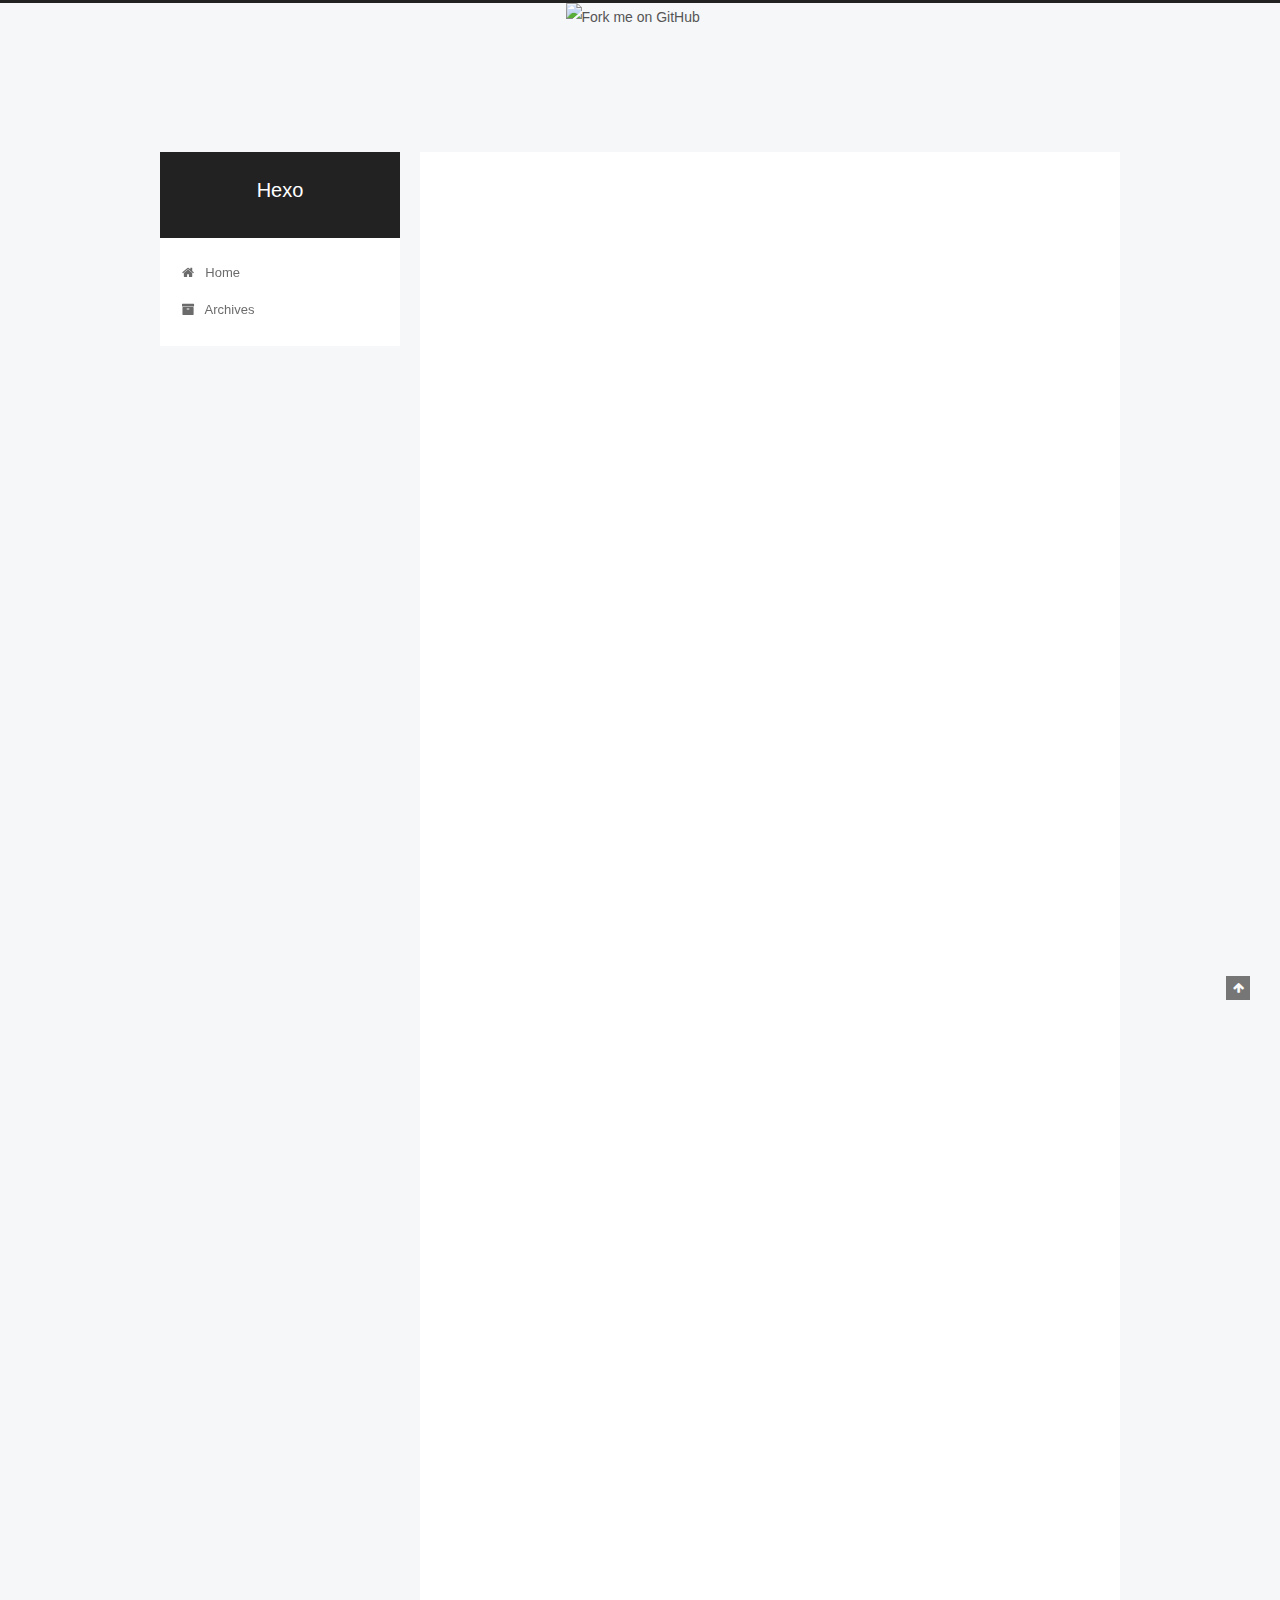
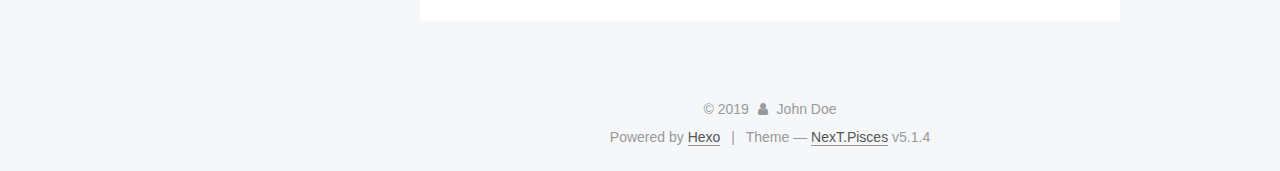
==== commit 29bc33c5: "Site updated: 2019-02-26 13:39:57" ====
--- a/index.html
+++ b/index.html
@@ -134,7 +134,7 @@
 </head>
 
 <body itemscope itemtype="http://schema.org/WebPage" lang="default">
-
+  
   
   
     
@@ -143,6 +143,7 @@
   <div class="container sidebar-position-left 
   page-home">
     <div class="headband"></div>
+    <a href="https://leborncc.github.io"><img width="149" height="149" src="https://github.blog/wp-content/uploads/2008/12/forkme_right_darkblue_121621.png?resize=149%2C149" class="attachment-full size-full" alt="Fork me on GitHub" data-recalc-dims="1"></a>
 
     <header id="header" class="header" itemscope itemtype="http://schema.org/WPHeader">
       <div class="header-inner"><div class="site-brand-wrapper">
@@ -750,6 +751,8 @@
   
 
 
+  
+
 
 
 
@@ -790,6 +793,11 @@
     <script type="text/javascript" src="/lib/fancybox/source/jquery.fancybox.pack.js?v=2.1.5"></script>
   
 
+  
+  
+    <script type="text/javascript" src="true"></script>
+  
+
 
   
 
@@ -872,6 +880,12 @@
   
 
   
+
+
+<script type="text/javascript" src="//cdn.bootcss.com/canvas-nest.js/1.0.0/canvas-nest.min.js"></script>
+
+<!-- ҳ����С���� -->
+<script type="text/javascript" src="/js/src/love.js"></script>
 
 </body>
 </html>
--- a/css/main.css
+++ b/css/main.css
@@ -1823,7 +1823,7 @@
   width: 4px;
   height: 4px;
   border-radius: 50%;
-  background: #814d5b;
+  background: #98ff26;
 }
 .links-of-blogroll {
   font-size: 13px;
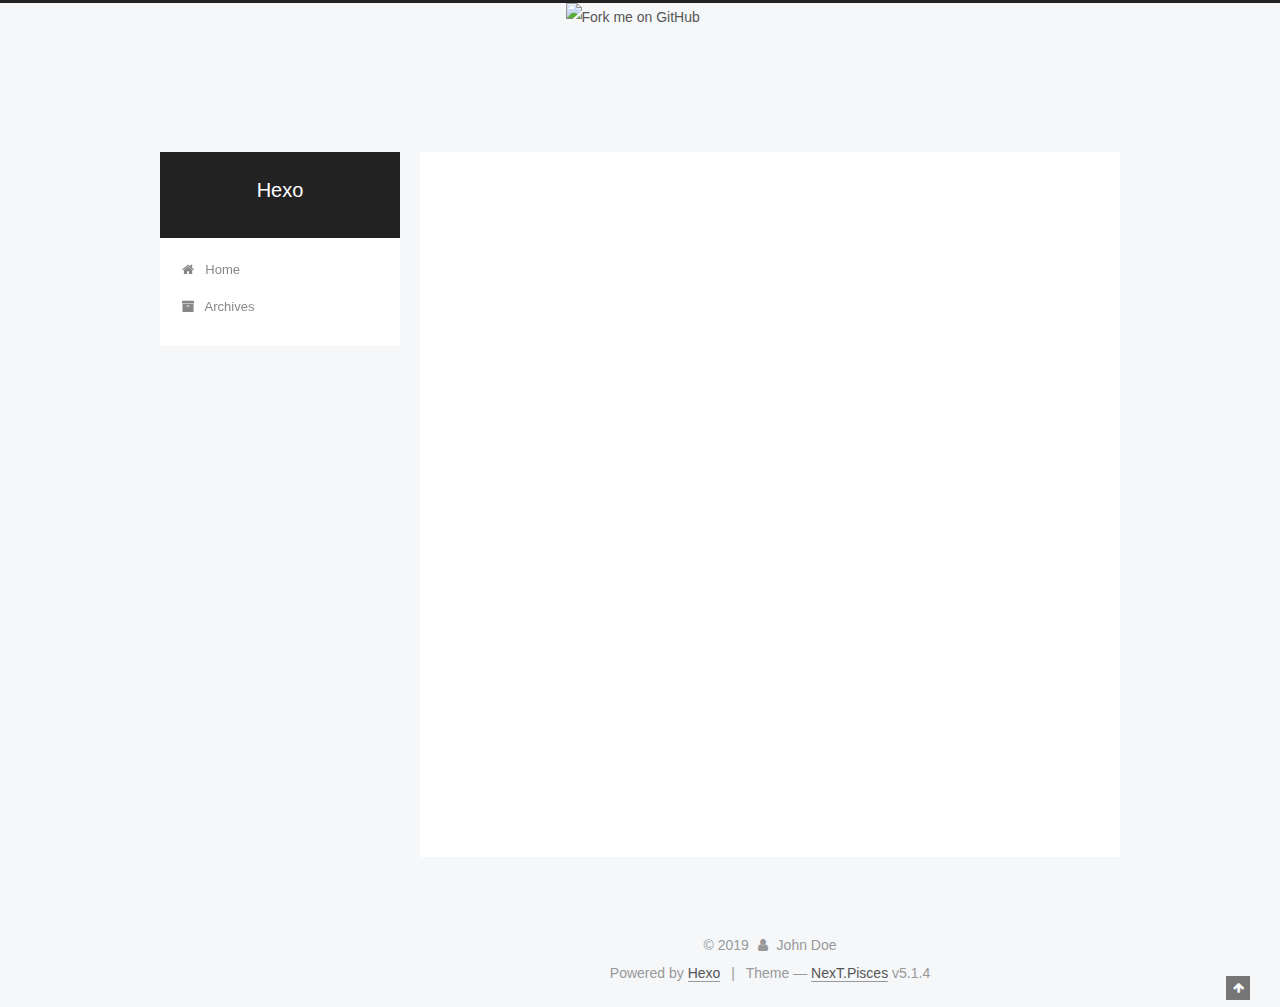
==== commit 8b324c91: "Site updated: 2019-02-26 14:04:00" ====
--- a/index.html
+++ b/index.html
@@ -121,7 +121,7 @@
 
 
 
-  <title>Hexo</title>
+  <title>Archive | Hexo</title>
   
 
 
@@ -140,8 +140,7 @@
     
   
 
-  <div class="container sidebar-position-left 
-  page-home">
+  <div class="container sidebar-position-left page-archive">
     <div class="headband"></div>
     <a href="https://leborncc.github.io"><img width="149" height="149" src="https://github.blog/wp-content/uploads/2008/12/forkme_right_darkblue_121621.png?resize=149%2C149" class="attachment-full size-full" alt="Fork me on GitHub" data-recalc-dims="1"></a>
 
@@ -231,377 +230,143 @@
         <div class="content-wrap">
           <div id="content" class="content">
             
-  <section id="posts" class="posts-expand">
-    
-      
-
-  
-
-  
-  
-  
+
+  
+  
+  
+  <div class="post-block archive">
+    <div id="posts" class="posts-collapse">
+      <span class="archive-move-on"></span>
+
+      <span class="archive-page-counter">
+        
+        
+        
+          
+        
+        Um..! 3 posts in total. Keep on posting.
+      </span>
+
+      
+
+        
+        
+        
+
+        
+          
+          <div class="collection-title">
+            <h1 class="archive-year" id="archive-year-2019">2019</h1>
+          </div>
+        
+        
+
+        
 
   <article class="post post-type-normal" itemscope itemtype="http://schema.org/Article">
-  
-  
-  
-  <div class="post-block">
-    <link itemprop="mainEntityOfPage" href="http://yoursite.com/2019/02/26/你的文章名字/">
-
-    <span hidden itemprop="author" itemscope itemtype="http://schema.org/Person">
-      <meta itemprop="name" content="John Doe">
-      <meta itemprop="description" content>
-      <meta itemprop="image" content="/images/avatar.gif">
-    </span>
-
-    <span hidden itemprop="publisher" itemscope itemtype="http://schema.org/Organization">
-      <meta itemprop="name" content="Hexo">
-    </span>
-
-    
-      <header class="post-header">
-
-        
-        
-          <h1 class="post-title" itemprop="name headline">
-                
-                <a class="post-title-link" href="/2019/02/26/你的文章名字/" itemprop="url">你的文章名字</a></h1>
-        
-
-        <div class="post-meta">
-          <span class="post-time">
-            
-              <span class="post-meta-item-icon">
-                <i class="fa fa-calendar-o"></i>
-              </span>
-              
-                <span class="post-meta-item-text">Posted on</span>
-              
-              <time title="Post created" itemprop="dateCreated datePublished" datetime="2019-02-26T09:11:13+08:00">
-                2019-02-26
-              </time>
-            
-
-            
-
-            
-          </span>
-
-          
-
-          
-            
-          
-
-          
-          
-
-          
-
-          
-
-          
-
-        </div>
-      </header>
-    
-
-    
-    
-    
-    <div class="post-body" itemprop="articleBody">
-
-      
-      
-
-      
-        
-          
-            
-          
-        
-      
+    <header class="post-header">
+
+      <h2 class="post-title">
+        
+            <a class="post-title-link" href="/2019/02/26/你的文章名字/" itemprop="url">
+              
+                <span itemprop="name">你的文章名字</span>
+              
+            </a>
+        
+      </h2>
+
+      <div class="post-meta">
+        <time class="post-time" itemprop="dateCreated" datetime="2019-02-26T09:11:13+08:00" content="2019-02-26">
+          02-26
+        </time>
+      </div>
+
+    </header>
+  </article>
+
+
+
+      
+
+        
+        
+        
+
+        
+        
+
+        
+
+  <article class="post post-type-normal" itemscope itemtype="http://schema.org/Article">
+    <header class="post-header">
+
+      <h2 class="post-title">
+        
+            <a class="post-title-link" href="/2019/02/26/hexo和github搭建博客/" itemprop="url">
+              
+                <span itemprop="name">hexo和github搭建博客</span>
+              
+            </a>
+        
+      </h2>
+
+      <div class="post-meta">
+        <time class="post-time" itemprop="dateCreated" datetime="2019-02-26T08:33:11+08:00" content="2019-02-26">
+          02-26
+        </time>
+      </div>
+
+    </header>
+  </article>
+
+
+
+      
+
+        
+        
+        
+
+        
+        
+
+        
+
+  <article class="post post-type-normal" itemscope itemtype="http://schema.org/Article">
+    <header class="post-header">
+
+      <h2 class="post-title">
+        
+            <a class="post-title-link" href="/2019/02/26/hello-world/" itemprop="url">
+              
+                <span itemprop="name">Hello World</span>
+              
+            </a>
+        
+      </h2>
+
+      <div class="post-meta">
+        <time class="post-time" itemprop="dateCreated" datetime="2019-02-26T07:32:32+08:00" content="2019-02-26">
+          02-26
+        </time>
+      </div>
+
+    </header>
+  </article>
+
+
+
+      
+
     </div>
-    
-    
-    
-
-    
-
-    
-
-    
-
-    <footer class="post-footer">
-      
-
-      
-
-      
-
-      
-      
-        <div class="post-eof"></div>
-      
-    </footer>
   </div>
   
   
   
-  </article>
-
-
-    
-      
-
-  
-
-  
-  
-  
-
-  <article class="post post-type-normal" itemscope itemtype="http://schema.org/Article">
-  
-  
-  
-  <div class="post-block">
-    <link itemprop="mainEntityOfPage" href="http://yoursite.com/2019/02/26/hexo和github搭建博客/">
-
-    <span hidden itemprop="author" itemscope itemtype="http://schema.org/Person">
-      <meta itemprop="name" content="John Doe">
-      <meta itemprop="description" content>
-      <meta itemprop="image" content="/images/avatar.gif">
-    </span>
-
-    <span hidden itemprop="publisher" itemscope itemtype="http://schema.org/Organization">
-      <meta itemprop="name" content="Hexo">
-    </span>
-
-    
-      <header class="post-header">
-
-        
-        
-          <h1 class="post-title" itemprop="name headline">
-                
-                <a class="post-title-link" href="/2019/02/26/hexo和github搭建博客/" itemprop="url">hexo和github搭建博客</a></h1>
-        
-
-        <div class="post-meta">
-          <span class="post-time">
-            
-              <span class="post-meta-item-icon">
-                <i class="fa fa-calendar-o"></i>
-              </span>
-              
-                <span class="post-meta-item-text">Posted on</span>
-              
-              <time title="Post created" itemprop="dateCreated datePublished" datetime="2019-02-26T08:33:11+08:00">
-                2019-02-26
-              </time>
-            
-
-            
-
-            
-          </span>
-
-          
-
-          
-            
-          
-
-          
-          
-
-          
-
-          
-
-          
-
-        </div>
-      </header>
-    
-
-    
-    
-    
-    <div class="post-body" itemprop="articleBody">
-
-      
-      
-
-      
-        
-          
-            
-          
-        
-      
-    </div>
-    
-    
-    
-
-    
-
-    
-
-    
-
-    <footer class="post-footer">
-      
-
-      
-
-      
-
-      
-      
-        <div class="post-eof"></div>
-      
-    </footer>
-  </div>
-  
-  
-  
-  </article>
-
-
-    
-      
-
-  
-
-  
-  
-  
-
-  <article class="post post-type-normal" itemscope itemtype="http://schema.org/Article">
-  
-  
-  
-  <div class="post-block">
-    <link itemprop="mainEntityOfPage" href="http://yoursite.com/2019/02/26/hello-world/">
-
-    <span hidden itemprop="author" itemscope itemtype="http://schema.org/Person">
-      <meta itemprop="name" content="John Doe">
-      <meta itemprop="description" content>
-      <meta itemprop="image" content="/images/avatar.gif">
-    </span>
-
-    <span hidden itemprop="publisher" itemscope itemtype="http://schema.org/Organization">
-      <meta itemprop="name" content="Hexo">
-    </span>
-
-    
-      <header class="post-header">
-
-        
-        
-          <h1 class="post-title" itemprop="name headline">
-                
-                <a class="post-title-link" href="/2019/02/26/hello-world/" itemprop="url">Hello World</a></h1>
-        
-
-        <div class="post-meta">
-          <span class="post-time">
-            
-              <span class="post-meta-item-icon">
-                <i class="fa fa-calendar-o"></i>
-              </span>
-              
-                <span class="post-meta-item-text">Posted on</span>
-              
-              <time title="Post created" itemprop="dateCreated datePublished" datetime="2019-02-26T07:32:32+08:00">
-                2019-02-26
-              </time>
-            
-
-            
-
-            
-          </span>
-
-          
-
-          
-            
-          
-
-          
-          
-
-          
-
-          
-
-          
-
-        </div>
-      </header>
-    
-
-    
-    
-    
-    <div class="post-body" itemprop="articleBody">
-
-      
-      
-
-      
-        
-          
-            <p>Welcome to <a href="https://hexo.io/" target="_blank" rel="noopener">Hexo</a>! This is your very first post. Check <a href="https://hexo.io/docs/" target="_blank" rel="noopener">documentation</a> for more info. If you get any problems when using Hexo, you can find the answer in <a href="https://hexo.io/docs/troubleshooting.html" target="_blank" rel="noopener">troubleshooting</a> or you can ask me on <a href="https://github.com/hexojs/hexo/issues" target="_blank" rel="noopener">GitHub</a>.</p>
-<h2 id="Quick-Start"><a href="#Quick-Start" class="headerlink" title="Quick Start"></a>Quick Start</h2><h3 id="Create-a-new-post"><a href="#Create-a-new-post" class="headerlink" title="Create a new post"></a>Create a new post</h3><figure class="highlight bash"><table><tr><td class="gutter"><pre><span class="line">1</span><br></pre></td><td class="code"><pre><span class="line">$ hexo new <span class="string">"My New Post"</span></span><br></pre></td></tr></table></figure>
-<p>More info: <a href="https://hexo.io/docs/writing.html" target="_blank" rel="noopener">Writing</a></p>
-<h3 id="Run-server"><a href="#Run-server" class="headerlink" title="Run server"></a>Run server</h3><figure class="highlight bash"><table><tr><td class="gutter"><pre><span class="line">1</span><br></pre></td><td class="code"><pre><span class="line">$ hexo server</span><br></pre></td></tr></table></figure>
-<p>More info: <a href="https://hexo.io/docs/server.html" target="_blank" rel="noopener">Server</a></p>
-<h3 id="Generate-static-files"><a href="#Generate-static-files" class="headerlink" title="Generate static files"></a>Generate static files</h3><figure class="highlight bash"><table><tr><td class="gutter"><pre><span class="line">1</span><br></pre></td><td class="code"><pre><span class="line">$ hexo generate</span><br></pre></td></tr></table></figure>
-<p>More info: <a href="https://hexo.io/docs/generating.html" target="_blank" rel="noopener">Generating</a></p>
-<h3 id="Deploy-to-remote-sites"><a href="#Deploy-to-remote-sites" class="headerlink" title="Deploy to remote sites"></a>Deploy to remote sites</h3><figure class="highlight bash"><table><tr><td class="gutter"><pre><span class="line">1</span><br></pre></td><td class="code"><pre><span class="line">$ hexo deploy</span><br></pre></td></tr></table></figure>
-<p>More info: <a href="https://hexo.io/docs/deployment.html" target="_blank" rel="noopener">Deployment</a></p>
-
-          
-        
-      
-    </div>
-    
-    
-    
-
-    
-
-    
-
-    
-
-    <footer class="post-footer">
-      
-
-      
-
-      
-
-      
-      
-        <div class="post-eof"></div>
-      
-    </footer>
-  </div>
-  
-  
-  
-  </article>
-
-
-    
-  </section>
-
-  
+
+  
+
 
 
           </div>
@@ -884,8 +649,7 @@
 
 <script type="text/javascript" src="//cdn.bootcss.com/canvas-nest.js/1.0.0/canvas-nest.min.js"></script>
 
-<!-- ҳ����С���� -->
-<script type="text/javascript" src="/js/src/love.js"></script>
 
 </body>
+
 </html>
--- a/css/main.css
+++ b/css/main.css
@@ -1823,7 +1823,7 @@
   width: 4px;
   height: 4px;
   border-radius: 50%;
-  background: #98ff26;
+  background: #ff30ff;
 }
 .links-of-blogroll {
   font-size: 13px;
@@ -2991,3 +2991,10 @@
     text-align: justify;
   }
 }
+.post {
+  margin-top: 60px;
+  margin-bottom: 60px;
+  padding: 25px;
+  -webkit-box-shadow: 0 0 5px rgba(202,203,203,0.5);
+  -moz-box-shadow: 0 0 5px rgba(202,203,204,0.5);
+}
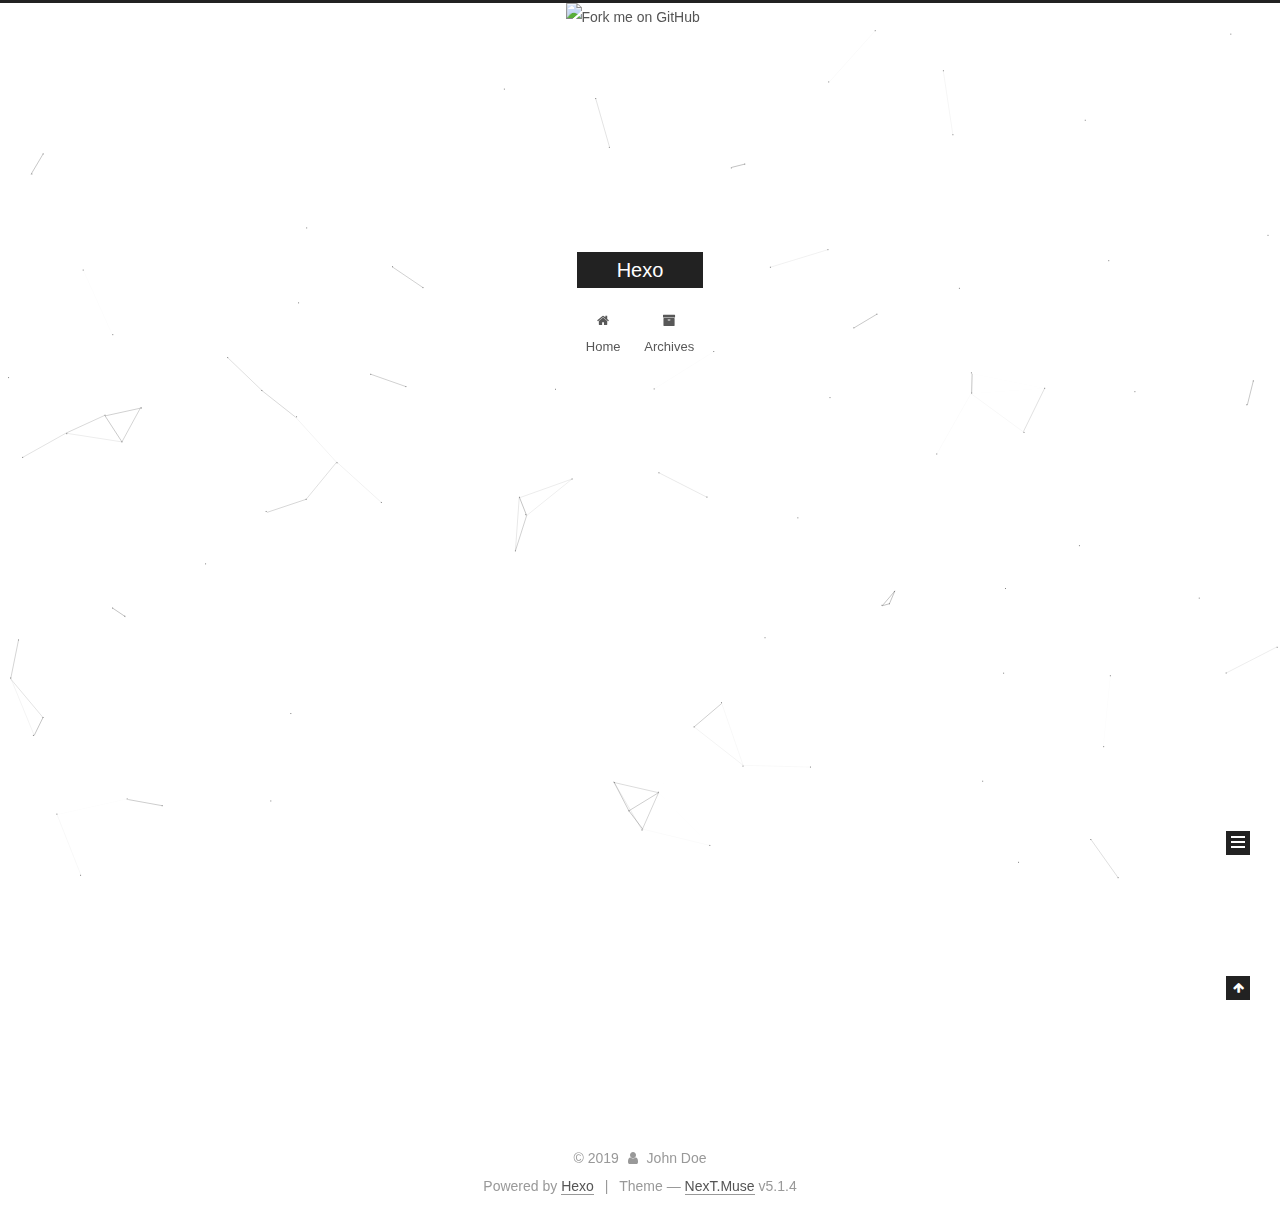
==== commit c106ecea: "Site updated: 2019-02-26 15:16:38" ====
--- a/index.html
+++ b/index.html
@@ -5,7 +5,7 @@
   
 
 
-<html class="theme-next pisces use-motion" lang>
+<html class="theme-next muse use-motion" lang>
 <head><meta name="generator" content="Hexo 3.8.0">
   <meta charset="UTF-8">
 <meta http-equiv="X-UA-Compatible" content="IE=edge">
@@ -93,7 +93,7 @@
   var NexT = window.NexT || {};
   var CONFIG = {
     root: '/',
-    scheme: 'Pisces',
+    scheme: 'Muse',
     version: '5.1.4',
     sidebar: {"position":"left","display":"post","offset":12,"b2t":false,"scrollpercent":false,"onmobile":false},
     fancybox: true,
@@ -469,7 +469,7 @@
 
 
 
-  <div class="theme-info">Theme &mdash; <a class="theme-link" target="_blank" href="https://github.com/iissnan/hexo-theme-next">NexT.Pisces</a> v5.1.4</div>
+  <div class="theme-info">Theme &mdash; <a class="theme-link" target="_blank" href="https://github.com/iissnan/hexo-theme-next">NexT.Muse</a> v5.1.4</div>
 
 
 
@@ -560,7 +560,7 @@
 
   
   
-    <script type="text/javascript" src="true"></script>
+    <script type="text/javascript" src="/lib/canvas-nest/canvas-nest.min.js"></script>
   
 
 
@@ -576,13 +576,6 @@
   
   
 
-
-  <script type="text/javascript" src="/js/src/affix.js?v=5.1.4"></script>
-
-  <script type="text/javascript" src="/js/src/schemes/pisces.js?v=5.1.4"></script>
-
-
-
   
 
   
@@ -650,6 +643,18 @@
 <script type="text/javascript" src="//cdn.bootcss.com/canvas-nest.js/1.0.0/canvas-nest.min.js"></script>
 
 
-</body>
+  
+ <canvas class="fireworks" style="position: fixed;left: 0;top: 0;z-index: 1; pointer-events: none;"></canvas> 
+   
+<script type="text/javascript" src="//cdn.bootcss.com/animejs/2.2.0/anime.min.js"></script> 
+   
+<script type="text/javascript" src="/js/src/fireworks.js"></script>
+ 
+ 
+
+ 
+ 
+
+<script src="/live2dw/lib/L2Dwidget.min.js?0c58a1486de42ac6cc1c59c7d98ae887"></script><script>L2Dwidget.init({"pluginRootPath":"live2dw/","pluginJsPath":"lib/","pluginModelPath":"assets/","model":{"jsonPath":"live2d-widget-model-wanko"},"display":{"position":"right","width":150,"height":300},"mobile":{"show":true},"log":false,"tagMode":false});</script></body>
 
 </html>
--- a/css/main.css
+++ b/css/main.css
@@ -189,7 +189,7 @@
   font-size: 14px;
   line-height: 2;
   color: #555;
-  background: #f5f7f9;
+  background: #fff;
 }
 @media (max-width: 767px) {
   body {
@@ -487,8 +487,8 @@
   margin: 20px 0;
   padding: 0;
   font-size: 13px;
-  color: #4d4d4c;
-  background: #f7f7f7;
+  color: #c5c8c6;
+  background: #1d1f21;
   line-height: 1.6;
 }
 pre,
@@ -508,7 +508,7 @@
 }
 pre code {
   padding: 0;
-  color: #4d4d4c;
+  color: #c5c8c6;
   background: none;
   text-shadow: none;
 }
@@ -531,7 +531,7 @@
 }
 .highlight figcaption {
   font-size: 1em;
-  color: #4d4d4c;
+  color: #c5c8c6;
   line-height: 1em;
   margin-bottom: 1em;
 }
@@ -545,23 +545,23 @@
 }
 .highlight figcaption a {
   float: right;
-  color: #4d4d4c;
+  color: #c5c8c6;
 }
 .highlight figcaption a:hover {
-  border-bottom-color: #4d4d4c;
+  border-bottom-color: #c5c8c6;
 }
 .highlight .gutter pre {
   padding-left: 10px;
   padding-right: 10px;
-  color: #869194;
+  color: #888f96;
   text-align: right;
-  background-color: #eff2f3;
+  background-color: #000;
 }
 .highlight .code pre {
   width: 100%;
   padding-left: 10px;
   padding-right: 10px;
-  background-color: #f7f7f7;
+  background-color: #1d1f21;
 }
 .highlight .line {
   height: 20px;
@@ -579,16 +579,16 @@
   border: none;
 }
 pre .deletion {
-  background: #fdd;
+  background: #008000;
 }
 pre .addition {
-  background: #dfd;
+  background: #800000;
 }
 pre .meta {
-  color: #8959a8;
+  color: #b294bb;
 }
 pre .comment {
-  color: #8e908c;
+  color: #969896;
 }
 pre .variable,
 pre .attribute,
@@ -602,7 +602,7 @@
 pre .css .id,
 pre .css .class,
 pre .css .pseudo {
-  color: #c82829;
+  color: #c66;
 }
 pre .number,
 pre .preprocessor,
@@ -611,7 +611,7 @@
 pre .params,
 pre .constant,
 pre .command {
-  color: #f5871f;
+  color: #de935f;
 }
 pre .ruby .class .title,
 pre .css .rules .attribute,
@@ -624,11 +624,11 @@
 pre .special,
 pre .number,
 pre .formula {
-  color: #718c00;
+  color: #b5bd68;
 }
 pre .title,
 pre .css .hexcolor {
-  color: #3e999f;
+  color: #8abeb7;
 }
 pre .function,
 pre .python .decorator,
@@ -638,11 +638,11 @@
 pre .perl .sub,
 pre .javascript .title,
 pre .coffeescript .title {
-  color: #4271ae;
+  color: #81a2be;
 }
 pre .keyword,
 pre .javascript .function {
-  color: #8959a8;
+  color: #b294bb;
 }
 .full-image.full-image.full-image.full-image {
   border: none;
@@ -653,8 +653,8 @@
 @media (min-width: 992px) {
   .full-image.full-image.full-image.full-image {
     max-width: none;
-    width: 118%;
-    margin: 0 -9%;
+    width: 110%;
+    margin: 25px -5%;
   }
 }
 .blockquote-center,
@@ -940,11 +940,11 @@
   display: inline-block;
   padding: 0 20px;
   font-size: 14px;
-  color: #555;
-  background: #fff;
-  border: 2px solid #555;
+  color: #fff;
+  background: #222;
+  border: 2px solid #222;
   text-decoration: none;
-  border-radius: 2px;
+  border-radius: 0;
   transition-property: background-color;
   transition-duration: 0.2s;
   transition-timing-function: ease-in-out;
@@ -953,8 +953,8 @@
 }
 .btn:hover {
   border-color: #222;
-  color: #fff;
-  background: #222;
+  color: #222;
+  background: #fff;
 }
 .btn +.btn {
   margin: 0 0 8px 8px;
@@ -1066,7 +1066,7 @@
   width: 24px;
   background: #222;
   font-size: 12px;
-  opacity: 0.6;
+  opacity: 1;
   color: #fff;
   cursor: pointer;
   text-align: center;
@@ -1087,7 +1087,7 @@
   }
 }
 .back-to-top.back-to-top-on {
-  bottom: 30px;
+  bottom: 19px;
 }
 .header {
   background: transparent;
@@ -1136,7 +1136,7 @@
 .site-subtitle {
   margin-top: 10px;
   font-size: 13px;
-  color: #ddd;
+  color: #999;
 }
 .use-motion .brand {
   opacity: 0;
@@ -1209,8 +1209,7 @@
   transition-timing-function: ease-in-out;
   transition-delay: 0s;
 }
-.menu .menu-item a:hover,
-.menu-item-active a {
+.menu .menu-item a:hover {
   border-bottom-color: #222;
 }
 .menu .menu-item .fa {
@@ -1739,20 +1738,20 @@
   display: block;
   margin: 0 auto;
   padding: 2px;
-  max-width: 120px;
+  max-width: 96px;
   height: auto;
-  border: 1px solid #eee;
+  border: 2px solid #333;
 }
 .site-author-name {
-  margin: 0;
+  margin: 5px 0 0;
   text-align: center;
-  color: #222;
-  font-weight: 600;
+  color: #f5f5f5;
+  font-weight: normal;
 }
 .site-description {
-  margin-top: 0;
+  margin-top: 5px;
   text-align: center;
-  font-size: 13px;
+  font-size: 14px;
   color: #999;
 }
 .site-state {
@@ -1764,7 +1763,7 @@
 .site-state-item {
   display: inline-block;
   padding: 0 15px;
-  border-left: 1px solid #eee;
+  border-left: 1px solid #333;
 }
 .site-state-item:first-child {
   border-left: none;
@@ -1777,11 +1776,11 @@
   text-align: center;
   color: inherit;
   font-weight: 600;
-  font-size: 16px;
+  font-size: 18px;
 }
 .site-state-item-name {
   font-size: 13px;
-  color: #999;
+  color: inherit;
 }
 .feed-link {
   margin-top: 20px;
@@ -1823,7 +1822,7 @@
   width: 4px;
   height: 4px;
   border-radius: 50%;
-  background: #ff30ff;
+  background: #835020;
 }
 .links-of-blogroll {
   font-size: 13px;
@@ -1861,7 +1860,7 @@
   color: #555;
 }
 .sidebar-nav li:hover {
-  color: #fc6423;
+  color: #f5f5f5;
 }
 .page-post-detail .sidebar-nav-toc {
   padding: 0 5px;
@@ -1870,11 +1869,11 @@
   margin-left: 10px;
 }
 .sidebar-nav .sidebar-nav-active {
-  color: #fc6423;
-  border-bottom-color: #fc6423;
+  color: #87daff;
+  border-bottom-color: #87daff;
 }
 .sidebar-nav .sidebar-nav-active:hover {
-  color: #fc6423;
+  color: #87daff;
 }
 .sidebar-panel {
   display: none;
@@ -1907,12 +1906,12 @@
   transition-timing-function: ease-in-out;
   transition-delay: 0s;
   transition-property: all;
-  color: #666;
+  color: #999;
+  border-bottom-color: #555;
+}
+.post-toc ol a:hover {
+  color: #ccc;
   border-bottom-color: #ccc;
-}
-.post-toc ol a:hover {
-  color: #000;
-  border-bottom-color: #000;
 }
 .post-toc .nav-item {
   overflow: hidden;
@@ -1934,14 +1933,14 @@
   display: block;
 }
 .post-toc .nav .active > a {
-  color: #fc6423;
-  border-bottom-color: #fc6423;
+  color: #87daff;
+  border-bottom-color: #87daff;
 }
 .post-toc .nav .active-current > a {
-  color: #fc6423;
+  color: #87daff;
 }
 .post-toc .nav .active-current > a:hover {
-  color: #fc6423;
+  color: #87daff;
 }
 .footer {
   font-size: 14px;
@@ -2346,16 +2345,6 @@
   transform: translate(-50%, -50%);
   color: #ccc;
 }
-@media (min-width: 768px) and (max-width: 991px) {
-  .busuanzi-count {
-    width: auto;
-  }
-}
-@media (max-width: 767px) {
-  .busuanzi-count {
-    width: auto;
-  }
-}
 .site-uv,
 .site-pv,
 .page-pv {
@@ -2591,405 +2580,85 @@
   }
 }
 .page-post-detail .sidebar-toggle-line {
-  background: #fc6423;
+  background: #87daff;
 }
 .page-post-detail .comments {
   overflow: hidden;
 }
-.header {
-  position: relative;
-  margin: 0 auto;
-  width: 960px;
-}
-@media (min-width: 768px) and (max-width: 991px) {
-  .header {
-    width: auto;
-  }
-}
-@media (max-width: 767px) {
-  .header {
-    width: auto;
-  }
-}
-.header-inner {
-  position: absolute;
-  top: 0;
-  overflow: hidden;
-  padding: 0;
-  width: 240px;
-  background: #fff;
-  box-shadow: initial;
-  border-radius: initial;
-}
-@media (min-width: 1600px) {
-  .container .header-inner {
-    width: 240px;
-  }
-}
-@media (min-width: 768px) and (max-width: 991px) {
-  .header-inner {
-    position: relative;
-    width: auto;
-    border-radius: initial;
-  }
-}
-@media (max-width: 767px) {
-  .header-inner {
-    position: relative;
-    width: auto;
-    border-radius: initial;
-  }
-}
-.main:before,
-.main:after {
-  content: " ";
-  display: table;
-}
-.main:after {
-  clear: both;
-}
-@media (min-width: 768px) and (max-width: 991px) {
-  .main {
-    padding-bottom: 100px;
-  }
-}
-@media (max-width: 767px) {
-  .main {
-    padding-bottom: 100px;
-  }
-}
-.container .main-inner {
-  width: 960px;
-}
-@media (min-width: 768px) and (max-width: 991px) {
-  .container .main-inner {
-    width: auto;
-  }
-}
-@media (max-width: 767px) {
-  .container .main-inner {
-    width: auto;
-  }
-}
-.content-wrap {
-  float: right;
-  box-sizing: border-box;
-  padding: 40px;
-  width: 700px;
-  background: #fff;
-  min-height: 700px;
-  box-shadow: initial;
-  border-radius: initial;
-}
-@media (min-width: 768px) and (max-width: 991px) {
-  .content-wrap {
-    width: 100%;
-    padding: 20px;
-    border-radius: initial;
-  }
-}
-@media (max-width: 767px) {
-  .content-wrap {
-    width: 100%;
-    padding: 20px;
-    min-height: auto;
-    border-radius: initial;
-  }
-}
-.sidebar {
-  position: static;
-  float: left;
-  margin-top: 300px;
-  width: 240px;
-  background: #f5f7f9;
-  box-shadow: none;
-}
-@media (min-width: 768px) and (max-width: 991px) {
-  .sidebar {
-    display: none;
-  }
-}
-@media (max-width: 767px) {
-  .sidebar {
-    display: none;
-  }
-}
-.sidebar-toggle {
-  display: none;
-}
-.footer-inner {
-  width: 960px;
-  padding-left: 260px;
-}
-@media (min-width: 768px) and (max-width: 991px) {
+@media (max-width: 767px) {
+  .header-inner,
+  .container .main-inner,
   .footer-inner {
     width: auto;
-    padding-left: 0 !important;
-    padding-right: 0 !important;
-  }
-}
-@media (max-width: 767px) {
-  .footer-inner {
-    width: auto;
-    padding-left: 0 !important;
-    padding-right: 0 !important;
-  }
-}
-.sidebar-position-right .header-inner {
-  right: 0;
-}
-.sidebar-position-right .content-wrap {
-  float: left;
-}
-.sidebar-position-right .sidebar {
-  float: right;
-}
-.sidebar-position-right .footer-inner {
-  padding-left: 0;
-  padding-right: 260px;
-}
-.site-brand-wrapper {
-  position: relative;
-}
-.site-meta {
-  padding: 20px 0;
-  color: #fff;
-  background: #222;
-}
-@media (min-width: 768px) and (max-width: 991px) {
-  .site-meta {
-    box-shadow: 0 0 16px rgba(0,0,0,0.5);
-  }
-}
-@media (max-width: 767px) {
-  .site-meta {
-    box-shadow: 0 0 16px rgba(0,0,0,0.5);
-  }
-}
-.brand {
-  padding: 0;
+  }
+}
+embed {
+  display: block;
+  margin: 0px auto 25px auto;
+}
+.custom-logo .site-meta-headline {
+  text-align: center;
+}
+.custom-logo .brand {
   background: none;
 }
-.brand:hover {
-  color: #fff;
-}
-.site-subtitle {
-  margin: 10px 10px 0;
-  font-weight: initial;
+.custom-logo .site-title {
+  margin: 10px auto 0;
+  font-size: 24px;
+  color: #222;
+}
+.custom-logo .site-title a {
+  border: none;
+}
+.custom-logo-image {
+  margin: 0 auto;
+  padding: 5px;
+  max-width: 150px;
+  background: #fff;
+}
+@media (max-width: 767px) {
+  .site-nav {
+    position: absolute;
+    left: 0;
+    top: 52px;
+    margin: 0;
+    width: 100%;
+    padding: 0;
+    background: #fff;
+    border-bottom: 1px solid #ddd;
+    z-index: 1030;
+  }
+}
+@media (max-width: 767px) {
+  .menu {
+    text-align: left;
+  }
+}
+@media (max-width: 767px) {
+  .menu .menu-item {
+    display: block;
+    margin: 0 10px;
+    vertical-align: top;
+  }
+}
+@media (max-width: 767px) {
+  .menu .menu-item br {
+    display: none;
+  }
+}
+@media (max-width: 767px) {
+  .menu .menu-item a {
+    padding: 5px 10px;
+  }
+}
+.menu .menu-item .fa {
+  margin-right: 0;
 }
 .site-search form {
   display: none;
 }
-.site-nav {
-  border-top: none;
-}
-@media (min-width: 768px) and (max-width: 991px) {
-  .site-nav {
-    display: none !important;
-  }
-}
-@media (min-width: 768px) and (max-width: 991px) {
-  .site-nav-on {
-    display: block !important;
-  }
-}
-.menu .menu-item {
-  display: block;
-  margin: 0;
-}
-.menu .menu-item a {
-  position: relative;
-  box-sizing: border-box;
-  padding: 5px 20px;
-  text-align: left;
-  line-height: inherit;
-  transition-property: background-color;
-  transition-duration: 0.2s;
-  transition-timing-function: ease-in-out;
-  transition-delay: 0s;
-}
-.menu .menu-item a:hover,
-.menu-item-active a {
-  background: #f9f9f9;
-  border-bottom-color: #fff;
-}
-.menu .menu-item br {
-  display: none;
-}
-.menu-item-active a:after {
-  content: " ";
-  position: absolute;
-  top: 50%;
-  margin-top: -3px;
-  right: 15px;
-  width: 6px;
-  height: 6px;
-  border-radius: 50%;
-  background-color: #bbb;
-}
-.btn-bar {
-  background-color: #fff;
-}
-.site-nav-toggle {
-  left: 20px;
-  top: 50%;
-  -webkit-transform: translateY(-50%);
-  -webkit-transform: translateY(-50%);
-  -moz-transform: translateY(-50%);
-  -ms-transform: translateY(-50%);
-  -o-transform: translateY(-50%);
-  transform: translateY(-50%);
-}
-@media (min-width: 768px) and (max-width: 991px) {
-  .site-nav-toggle {
-    display: block;
-  }
-}
-.use-motion .sidebar .motion-element {
-  opacity: 1;
-}
-.sidebar {
-  margin-left: -100%;
-  right: auto;
-  bottom: auto;
-  -webkit-transform: none;
-}
-.sidebar-inner {
-  box-sizing: border-box;
-  width: 240px;
-  color: #555;
-  background: #fff;
-  box-shadow: initial;
-  border-radius: initial;
-  opacity: 0;
-}
-.sidebar-inner.affix {
-  position: fixed;
-  top: 12px;
-}
-.sidebar-inner.affix-bottom {
-  position: absolute;
-}
-.site-overview {
-  text-align: left;
-}
-.site-author:before,
-.site-author:after {
-  content: " ";
-  display: table;
-}
-.site-author:after {
-  clear: both;
-}
-.sidebar a {
-  color: #555;
-}
-.sidebar a:hover {
-  color: #222;
-}
-.site-state-item {
-  padding: 0 10px;
-}
-.links-of-author-item a:before {
-  display: none;
-}
-.links-of-author-item a {
-  border-bottom: none;
-  text-decoration: underline;
-}
-.feed-link {
-  border-top: 1px dotted #ccc;
-  border-bottom: 1px dotted #ccc;
-  text-align: center;
-}
-.feed-link a {
-  display: block;
-  color: #fc6423;
-  border: none;
-}
-.feed-link a:hover {
-  background: none;
-  color: #e34603;
-}
-.feed-link a:hover i {
-  color: #e34603;
-}
-.links-of-author {
-  display: flex;
-  flex-wrap: wrap;
-  justify-content: center;
-}
-.links-of-author-item {
-  margin: 5px 0 0;
-  width: 50%;
-}
-.links-of-author-item a {
-  max-width: 216px;
-  box-sizing: border-box;
-  display: inline-block;
-  margin-right: 0;
-  margin-bottom: 0;
-  padding: 0 5px;
-  overflow: hidden;
-  white-space: nowrap;
-  text-overflow: ellipsis;
-}
-.links-of-author-item a {
-  display: block;
-  text-decoration: none;
-}
-.links-of-author-item a:hover {
-  border-radius: 4px;
-  background: #eee;
-}
-.links-of-author-item .fa {
-  margin-right: 2px;
-  font-size: 16px;
-}
-.links-of-author-item .fa-globe {
-  font-size: 15px;
-}
-.links-of-blogroll {
-  text-align: center;
-  margin-top: 20px;
-  padding: 3px 0 0;
-  border-top: 1px dotted #ccc;
-}
-.links-of-blogroll-title {
-  margin-top: 0;
-}
-.links-of-blogroll-item {
-  padding: 0;
-}
-.links-of-blogroll-inline:before,
-.links-of-blogroll-inline:after {
-  content: " ";
-  display: table;
-}
-.links-of-blogroll-inline:after {
-  clear: both;
-}
 .links-of-blogroll-inline .links-of-blogroll-item {
-  margin: 5px 0 0;
-  width: 50%;
-  display: inline-block;
-  width: unset;
-}
-.links-of-blogroll-inline .links-of-blogroll-item a {
-  max-width: 216px;
-  box-sizing: border-box;
-  display: inline-block;
-  margin-right: 0;
-  margin-bottom: 0;
-  padding: 0 5px;
-  overflow: hidden;
-  white-space: nowrap;
-  text-overflow: ellipsis;
-}
-@media (max-width: 767px) {
-  .post-body {
-    text-align: justify;
-  }
+  display: inline-block;
 }
 .post {
   margin-top: 60px;
